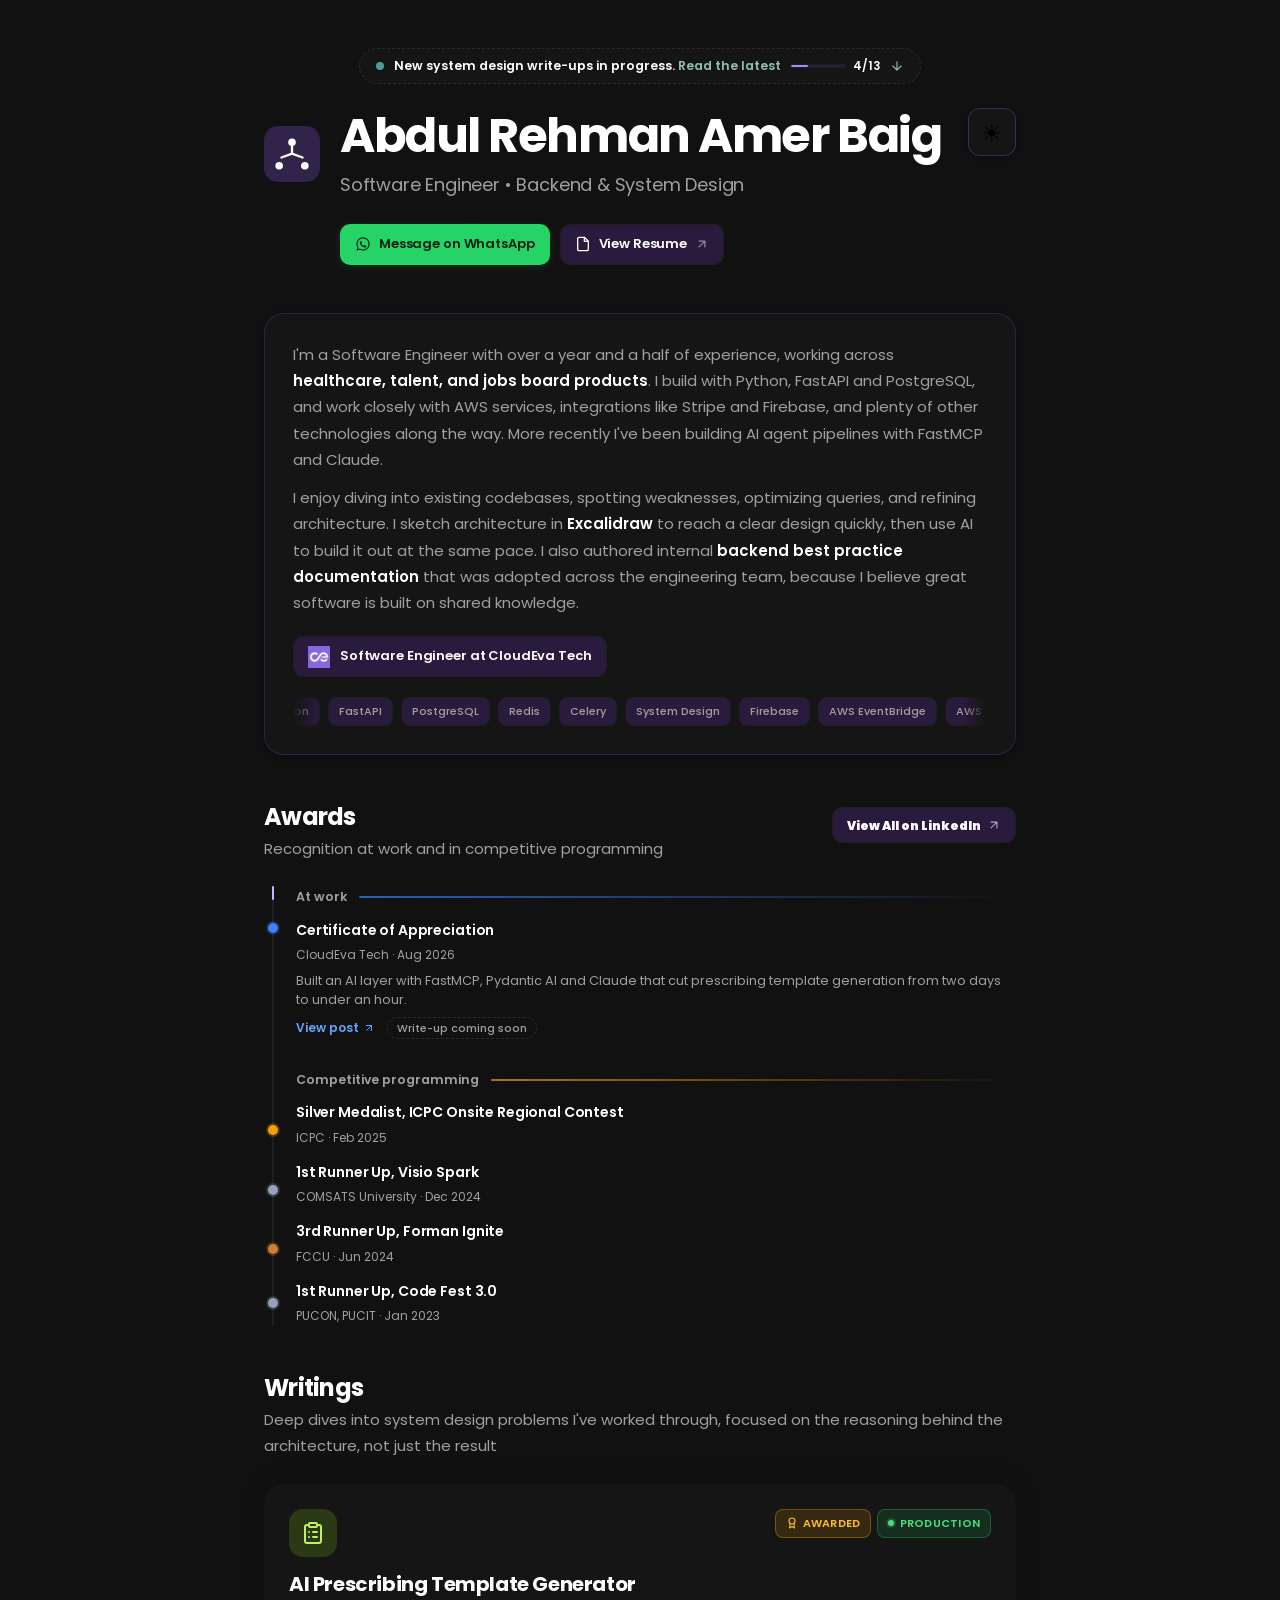
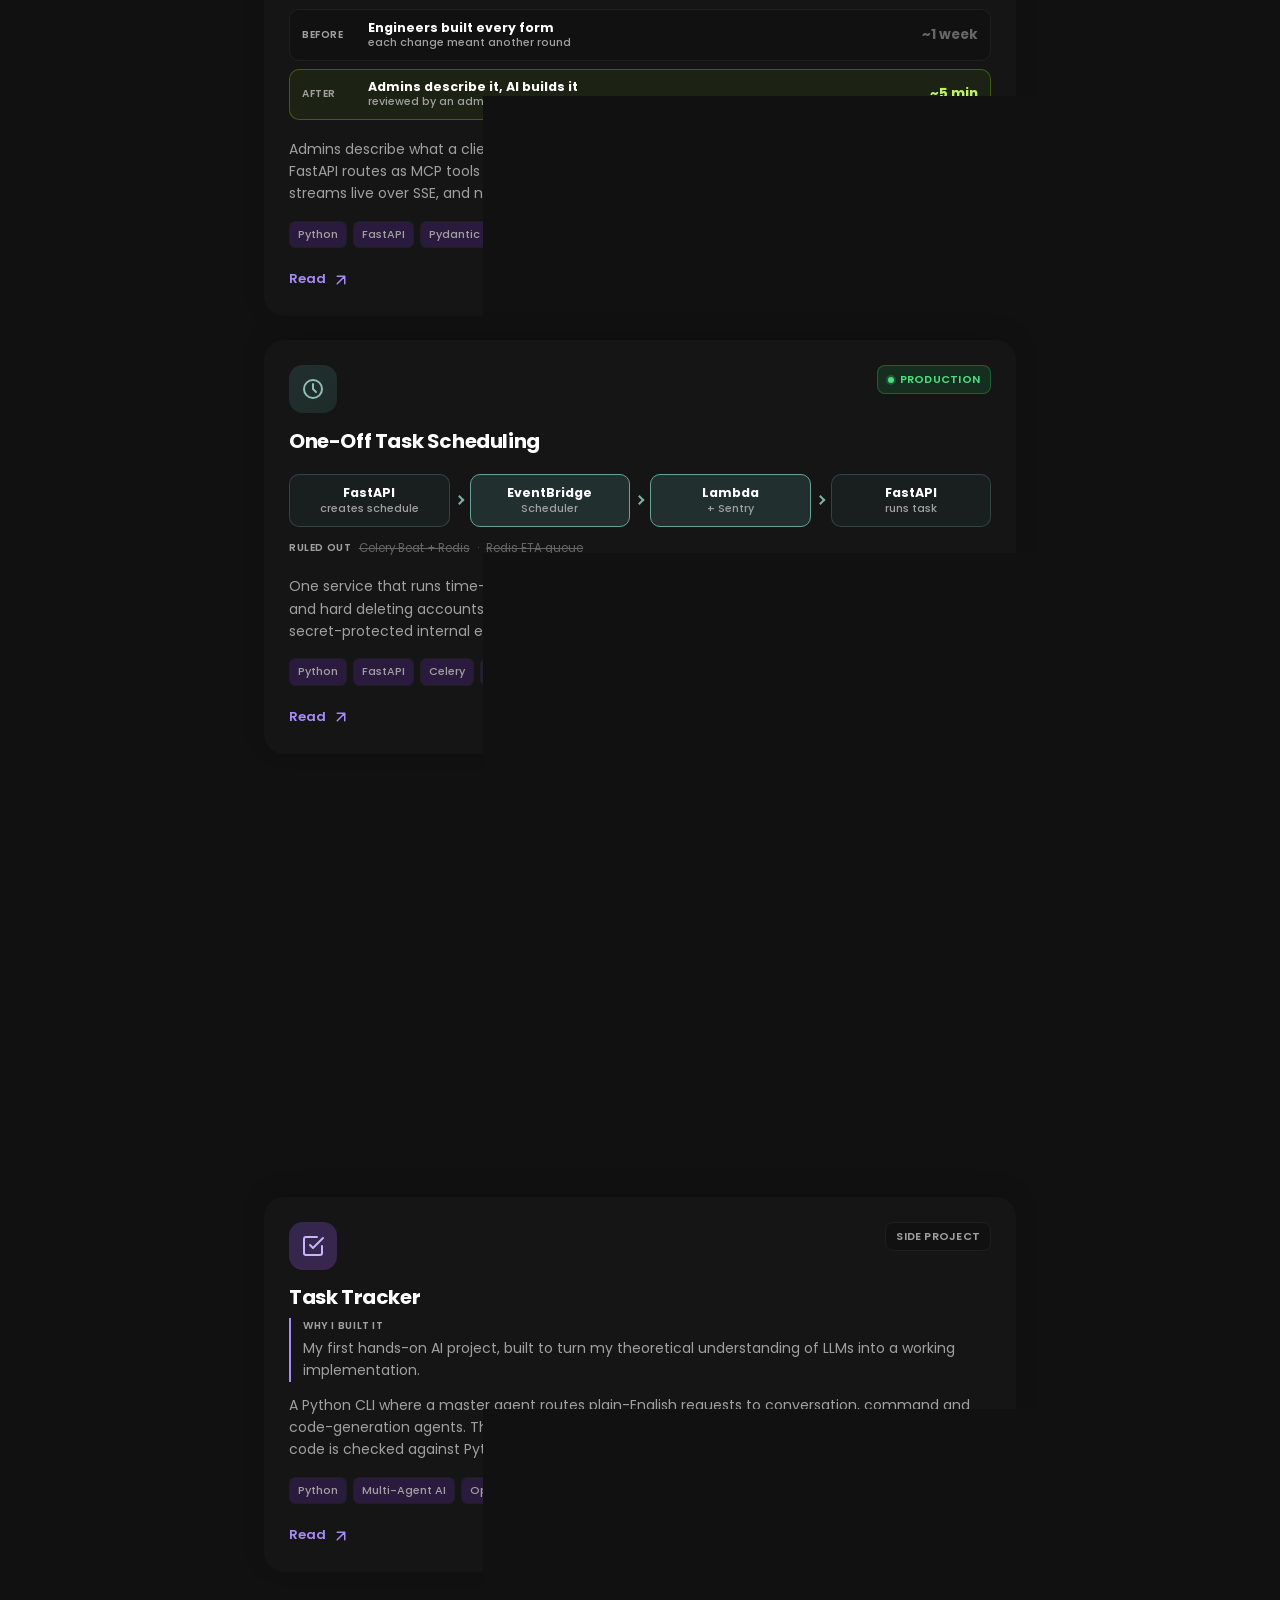
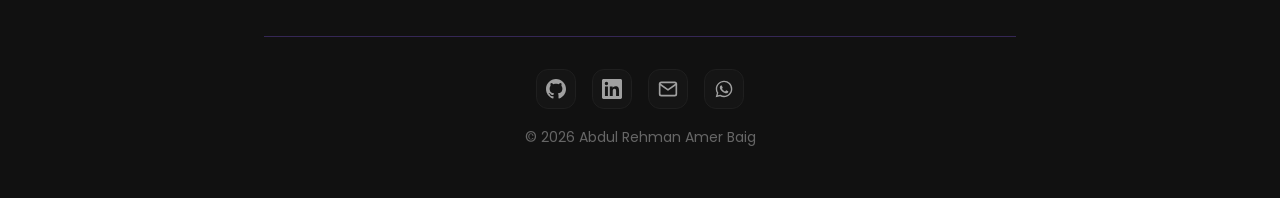
==== index.html @ cb2417ff "drop drawbacks mention from url shortener card Co-Authored-By: Claude Opus 5.5 <noreply@anthropic.co" ====
<!DOCTYPE html>
<html lang="en">
<head>
  <meta charset="UTF-8" />
  <meta name="viewport" content="width=device-width, initial-scale=1, maximum-scale=5, user-scalable=yes" />
  <title>Abdul Rehman Amer Baig</title>
  <link rel="icon" type="image/svg+xml" id="favicon" href="data:image/svg+xml,%3Csvg xmlns='http://www.w3.org/2000/svg' viewBox='0 0 48 48'%3E%3Crect width='48' height='48' rx='12' fill='%23fef9e6'/%3E%3Ccircle cx='24' cy='14' r='3.25' fill='%23d97706'/%3E%3Ccircle cx='13' cy='34' r='3.25' fill='%23d97706'/%3E%3Ccircle cx='35' cy='34' r='3.25' fill='%23d97706'/%3E%3Cpath d='M24 17.25v6.5M24 23.75l-9 3.25M24 23.75l9 3.25' stroke='%23d97706' stroke-width='2' stroke-linecap='round' fill='none'/%3E%3C/svg%3E" />

  <link
    href="https://cdn.jsdelivr.net/npm/bootstrap@5.3.2/dist/css/bootstrap.min.css"
    rel="stylesheet"
  />

  <link rel="preconnect" href="https://fonts.googleapis.com">
  <link rel="preconnect" href="https://fonts.gstatic.com" crossorigin>
  <link href="https://fonts.googleapis.com/css2?family=Poppins:wght@300;400;500;600;700&display=swap" rel="stylesheet">

  <link rel="stylesheet" href="css/main.css" />

  <script src="https://cdn.jsdelivr.net/npm/marked@9.1.6/marked.min.js" defer></script>
  <script src="https://cdn.jsdelivr.net/npm/@highlightjs/cdn-assets@11.9.0/highlight.min.js" defer></script>
</head>

<body>
  <nav class="topnav" id="topNav">
    <div class="topnav-inner">
      <a href="#aboutSection" class="topnav-link active" data-section="aboutSection">About</a>
      <a href="#awardsSection" class="topnav-link" data-section="awardsSection">Awards</a>
      <a href="#useCasesSection" class="topnav-link" data-section="useCasesSection">Writings</a>    </div>
    <span class="theme-toggle-anchor" id="themeToggleDockAnchor" aria-hidden="true"></span>
  </nav>

  <button class="theme-toggle theme-toggle-floating" id="themeToggle" aria-label="Toggle dark mode">
    <span class="theme-icon">🌙</span>
  </button>

  <main class="container py-5">
    <a href="#useCasesSection" class="wip-banner">
      <span class="usecase-more-dot" aria-hidden="true"></span>
      <span><strong>New system design write-ups in progress.</strong> <span class="wip-banner-cta">Read the latest</span></span>
      <svg class="wip-banner-arrow" width="14" height="14" viewBox="0 0 24 24" fill="none" stroke="currentColor" stroke-width="2" stroke-linecap="round" stroke-linejoin="round" aria-hidden="true"><path d="M12 5v14M19 12l-7 7-7-7"/></svg>
    </a>

    <header class="mb-5 pt-4">
      <div class="d-flex justify-content-between align-items-start mb-3">
        <div class="header-left">
          <a href="index.html" class="logo-link" aria-label="Home">
            <svg class="site-logo" viewBox="0 0 48 48" fill="none" xmlns="http://www.w3.org/2000/svg" aria-hidden="true">
              <rect width="48" height="48" rx="12" class="logo-bg"/>
              <circle cx="24" cy="14" r="3.25" class="logo-node"/>
              <circle cx="13" cy="34" r="3.25" class="logo-node"/>
              <circle cx="35" cy="34" r="3.25" class="logo-node"/>
              <path class="logo-line" d="M24 17.25v6.5M24 23.75l-9 3.25M24 23.75l9 3.25" stroke="currentColor" stroke-width="2" stroke-linecap="round" fill="none"/>
            </svg>
          </a>
          <div class="header-text">
            <h1 class="name mb-2">Abdul Rehman Amer Baig</h1>
            <p class="subtitle mb-0">
              Software Engineer • Backend & System Design
            </p>
          </div>
        </div>
        <span class="theme-toggle-anchor" id="themeToggleHomeAnchor" aria-hidden="true"></span>
      </div>
      <div class="header-cta-row">
        <a href="#" target="_blank" rel="noopener noreferrer" class="header-cta header-cta-primary" data-wa="OTIzMzE0NDg4NTc4" data-wa-text="Hi Abdul Rehman, I came across your portfolio and would like to connect.">
          <svg class="header-cta-icon" width="16" height="16" viewBox="0 0 24 24" fill="currentColor" aria-hidden="true">
            <path d="M12.04 2C6.58 2 2.13 6.45 2.13 11.91c0 1.75.46 3.45 1.32 4.95L2.05 22l5.25-1.38a9.87 9.87 0 0 0 4.74 1.21h.01c5.46 0 9.91-4.45 9.91-9.91 0-2.65-1.03-5.14-2.9-7.01A9.82 9.82 0 0 0 12.04 2m0 1.67c2.2 0 4.27.86 5.83 2.42a8.2 8.2 0 0 1 2.41 5.82c0 4.54-3.7 8.24-8.25 8.24a8.2 8.2 0 0 1-4.19-1.15l-.3-.18-3.12.82.83-3.04-.2-.31a8.17 8.17 0 0 1-1.26-4.38c0-4.54 3.7-8.24 8.25-8.24m-3.5 4.1c-.17 0-.44.06-.67.31-.23.25-.88.86-.88 2.1 0 1.24.9 2.43 1.03 2.6.12.16 1.76 2.69 4.27 3.77.6.26 1.06.41 1.42.53.6.19 1.14.16 1.57.1.48-.07 1.48-.6 1.69-1.19.21-.59.21-1.09.14-1.19-.06-.1-.23-.16-.48-.29-.25-.12-1.47-.72-1.7-.8-.23-.09-.4-.13-.56.12-.17.25-.64.8-.79.97-.14.16-.29.19-.54.06-.25-.12-1.05-.38-1.99-1.23-.74-.65-1.23-1.46-1.38-1.71-.14-.25-.01-.38.11-.5.11-.11.25-.29.37-.44.13-.14.17-.25.25-.41.09-.17.04-.31-.02-.44-.06-.12-.55-1.35-.76-1.84-.2-.48-.4-.42-.55-.42z"/>
          </svg>
          <span>Message on WhatsApp</span>
        </a>
        <a href="resume.pdf" target="_blank" class="header-cta header-cta-secondary">
          <svg class="header-cta-icon" width="16" height="16" viewBox="0 0 24 24" fill="none" stroke="currentColor" stroke-width="2" stroke-linecap="round" stroke-linejoin="round" aria-hidden="true">
            <path d="M14 2H6C5.46957 2 4.96086 2.21071 4.58579 2.58579C4.21071 2.96086 4 3.46957 4 4V20C4 20.5304 4.21071 21.0391 4.58579 21.4142C4.96086 21.7893 5.46957 22 6 22H18C18.5304 22 19.0391 21.7893 19.4142 21.4142C19.7893 21.0391 20 20.5304 20 20V8L14 2Z"/>
            <path d="M14 2V8H20"/>
          </svg>
          <span>View Resume</span>
          <svg class="header-cta-arrow" width="14" height="14" viewBox="0 0 24 24" fill="none" stroke="currentColor" stroke-width="2" stroke-linecap="round" stroke-linejoin="round" aria-hidden="true">
            <path d="M7 17L17 7M17 7H7M17 7v10"/>
          </svg>
        </a>
      </div>
    </header>

    <section class="mb-5" id="aboutSection">
      <div class="about-card">
        <p class="about-text">I'm a Software Engineer with over a year and a half of experience, working across <strong>healthcare, talent, and jobs board products</strong>. I build with Python, FastAPI and PostgreSQL, and work closely with AWS services, integrations like Stripe and Firebase, and plenty of other technologies along the way. More recently I've been building AI agent pipelines with FastMCP and Claude.</p>
        <p class="about-text">I enjoy diving into existing codebases, spotting weaknesses, optimizing queries, and refining architecture. I sketch architecture in <strong>Excalidraw</strong> to reach a clear design quickly, then use AI to build it out at the same pace. I also authored internal <strong>backend best practice documentation</strong> that was adopted across the engineering team, because I believe great software is built on shared knowledge.</p>
        <div class="about-highlights-row">
          <div class="about-highlight">
            <img src="cloudeva_logo.jpeg" alt="CloudEva Tech" class="about-highlight-logo" />
            <span class="about-highlight-text">Software Engineer at CloudEva Tech</span>
          </div>
        </div>
        <div class="skills-marquee" id="skillsMarquee">
          <div class="skills-track" id="skillsTrack">
            <span class="about-tag">Python</span>
            <span class="about-tag">FastAPI</span>
            <span class="about-tag">PostgreSQL</span>
            <span class="about-tag">Redis</span>
            <span class="about-tag">Celery</span>
            <span class="about-tag">System Design</span>
            <span class="about-tag">Firebase</span>
            <span class="about-tag">AWS EventBridge</span>
            <span class="about-tag">AWS Lambda</span>
            <span class="about-tag">AWS Bedrock</span>
            <span class="about-tag">AWS S3</span>
            <span class="about-tag">AWS KMS</span>
            <span class="about-tag">Stripe</span>
            <span class="about-tag">Mollie</span>
            <span class="about-tag">HubSpot</span>
            <span class="about-tag">Twilio</span>
            <span class="about-tag">FastMCP</span>
            <span class="about-tag">Pydantic AI</span>
            <span class="about-tag">Claude</span>
            <span class="about-tag">Anthropic</span>
            <span class="about-tag" aria-hidden="true">Python</span>
            <span class="about-tag" aria-hidden="true">FastAPI</span>
            <span class="about-tag" aria-hidden="true">PostgreSQL</span>
            <span class="about-tag" aria-hidden="true">Redis</span>
            <span class="about-tag" aria-hidden="true">Celery</span>
            <span class="about-tag" aria-hidden="true">System Design</span>
            <span class="about-tag" aria-hidden="true">Firebase</span>
            <span class="about-tag" aria-hidden="true">AWS EventBridge</span>
            <span class="about-tag" aria-hidden="true">AWS Lambda</span>
            <span class="about-tag" aria-hidden="true">AWS Bedrock</span>
            <span class="about-tag" aria-hidden="true">AWS S3</span>
            <span class="about-tag" aria-hidden="true">AWS KMS</span>
            <span class="about-tag" aria-hidden="true">Stripe</span>
            <span class="about-tag" aria-hidden="true">Mollie</span>
            <span class="about-tag" aria-hidden="true">HubSpot</span>
            <span class="about-tag" aria-hidden="true">Twilio</span>
            <span class="about-tag" aria-hidden="true">FastMCP</span>
            <span class="about-tag" aria-hidden="true">Pydantic AI</span>
            <span class="about-tag" aria-hidden="true">Claude</span>
            <span class="about-tag" aria-hidden="true">Anthropic</span>
          </div>
        </div>
      </div>
    </section>

    <section class="mb-5" id="awardsSection">
      <div class="section-header">
        <div class="section-header-row">
          <div>
            <h2 class="section-title">Awards</h2>
            <p class="section-subtitle">Recognition at work and in competitive programming</p>
          </div>
          <a href="https://www.linkedin.com/in/abdulrehmanamerbaig/details/honors/?profileId=ACoAAEAnSxMBGkbJUC4qloYzhAqIXy-Q_rcTJlQ" target="_blank" rel="noopener noreferrer" class="section-action-btn">
            <strong>View All on LinkedIn</strong>
            <svg width="14" height="14" viewBox="0 0 24 24" fill="none" stroke="currentColor" stroke-width="2" stroke-linecap="round" stroke-linejoin="round"><path d="M7 17L17 7M17 7H7M17 7v10"/></svg>
          </a>
        </div>
      </div>
      <div class="awards-timeline">
        <div class="timeline-line"></div>
        <div class="timeline-progress" id="timelineProgress"></div>

        <p class="timeline-group-label timeline-group-work">At work</p>

        <div class="timeline-item timeline-item-detailed">
          <div class="timeline-dot timeline-dot-work"></div>
          <div class="timeline-text">
            <span class="timeline-title">Certificate of Appreciation</span>
            <span class="timeline-meta">CloudEva Tech · Aug 2026</span>
            <span class="timeline-desc-line">Built an AI layer with FastMCP, Pydantic AI and Claude that cut prescribing template generation from two days to under an hour.</span>
            <div class="timeline-actions">
              <a href="https://www.linkedin.com/feed/update/urn:li:activity:7484871698677420032/" target="_blank" rel="noopener noreferrer" class="timeline-link">
                View post
                <svg width="12" height="12" viewBox="0 0 24 24" fill="none" stroke="currentColor" stroke-width="2" stroke-linecap="round" stroke-linejoin="round" aria-hidden="true"><path d="M7 17L17 7M17 7H7M17 7v10"/></svg>
              </a>
              <span class="timeline-soon">Write-up coming soon</span>
            </div>
          </div>
        </div>

        <p class="timeline-group-label timeline-group-cp">Competitive programming</p>

        <div class="timeline-item">
          <div class="timeline-dot timeline-dot-gold"></div>
          <div class="timeline-text">
            <span class="timeline-title">Silver Medalist, ICPC Onsite Regional Contest</span>
            <span class="timeline-meta">ICPC · Feb 2025</span>
          </div>
        </div>

        <div class="timeline-item">
          <div class="timeline-dot timeline-dot-silver"></div>
          <div class="timeline-text">
            <span class="timeline-title">1st Runner Up, Visio Spark</span>
            <span class="timeline-meta">COMSATS University · Dec 2024</span>
          </div>
        </div>

        <div class="timeline-item">
          <div class="timeline-dot timeline-dot-bronze"></div>
          <div class="timeline-text">
            <span class="timeline-title">3rd Runner Up, Forman Ignite</span>
            <span class="timeline-meta">FCCU · Jun 2024</span>
          </div>
        </div>

        <div class="timeline-item">
          <div class="timeline-dot timeline-dot-silver"></div>
          <div class="timeline-text">
            <span class="timeline-title">1st Runner Up, Code Fest 3.0</span>
            <span class="timeline-meta">PUCON, PUCIT · Jan 2023</span>
          </div>
        </div>
      </div>
    </section>

    <section class="mb-5" id="useCasesSection">
      <div class="section-header">
        <h2 class="section-title">Writings</h2>
        <p class="section-subtitle">Deep dives into system design problems I've worked through, focused on the reasoning behind the architecture, not just the result</p>
      </div>

      <div class="writings-wrap" id="writings">
        <div class="writings-stage">
          <div class="writings" id="writingsTrack">
            <a href="https://github.com/abdul-rehman-amer-baig/ai-prescribing-templates" target="_blank" rel="noopener noreferrer" class="showcase-card" data-usecase="ai-prescribing-templates">
              <div class="showcase-card-inner">
                <div class="showcase-card-top">
                  <div class="showcase-icon-wrapper showcase-icon-lime">
                    <svg width="24" height="24" viewBox="0 0 24 24" fill="none" stroke="currentColor" stroke-width="2" stroke-linecap="round" stroke-linejoin="round">
                      <rect x="8" y="2" width="8" height="4" rx="1"/>
                      <path d="M16 4h2a2 2 0 0 1 2 2v14a2 2 0 0 1-2 2H6a2 2 0 0 1-2-2V6a2 2 0 0 1 2-2h2"/>
                      <path d="M12 11h4M12 16h4M8 11h.01M8 16h.01"/>
                    </svg>
                  </div>
                  <div class="showcase-badges">
                    <span class="showcase-badge showcase-badge-award" title="Recognised with a Certificate of Achievement">
                      <svg width="12" height="12" viewBox="0 0 24 24" fill="none" stroke="currentColor" stroke-width="2.25" stroke-linecap="round" stroke-linejoin="round" aria-hidden="true"><circle cx="12" cy="8" r="6"/><path d="M15.48 12.89L17 22l-5-3-5 3 1.52-9.11"/></svg>
                      Awarded
                    </span>
                    <span class="showcase-badge showcase-badge-prod">Production</span>
                  </div>
                </div>
                <div class="showcase-card-body">
                  <h3 class="showcase-title">AI Prescribing Template Generator</h3>
                  <div class="usecase-compare usecase-compare-lime">
                    <div class="usecase-compare-row">
                      <span class="usecase-compare-label">Before</span>
                      <span class="usecase-compare-steps">Engineers built every form<span class="usecase-compare-note">each change meant another round</span></span>
                      <span class="usecase-compare-time">~1 week</span>
                    </div>
                    <div class="usecase-compare-row usecase-compare-row-after">
                      <span class="usecase-compare-label">After</span>
                      <span class="usecase-compare-steps">Admins describe it, AI builds it<span class="usecase-compare-note">reviewed by an admin before going live</span></span>
                      <span class="usecase-compare-time">~5 min</span>
                    </div>
                  </div>
                  <p class="showcase-desc">Admins describe what a client needs and an agent builds the prescribing template, reusing our FastAPI routes as MCP tools and fixing its own output until it passes our DSL validation. Progress streams live over SSE, and nothing goes live until an admin publishes it.</p>
                </div>
                <div class="showcase-tech-stack">
                  <span class="tech-pill">Python</span>
                  <span class="tech-pill">FastAPI</span>
                  <span class="tech-pill">Pydantic AI</span>
                  <span class="tech-pill">FastMCP</span>
                  <span class="tech-pill">Claude</span>
                  <span class="tech-pill">SSE</span>
                  <span class="tech-pill">PostgreSQL</span>
                  <span class="tech-pill">Logfire</span>
                </div>
                <div class="showcase-card-footer">
                  <span class="showcase-link-text">Read</span>
                  <svg class="showcase-arrow" width="18" height="18" viewBox="0 0 24 24" fill="none" stroke="currentColor" stroke-width="2" stroke-linecap="round" stroke-linejoin="round">
                    <path d="M7 17L17 7M17 7H7M17 7v10"/>
                  </svg>
                </div>
              </div>
              <div class="showcase-glow showcase-glow-lime"></div>
            </a>

            <a href="https://github.com/abdul-rehman-amer-baig/usecase-system-design-task-scheduling" target="_blank" rel="noopener noreferrer" class="showcase-card" data-usecase="task-scheduling">
              <div class="showcase-card-inner">
                <div class="showcase-card-top">
                  <div class="showcase-icon-wrapper showcase-icon-teal">
                    <svg width="24" height="24" viewBox="0 0 24 24" fill="none" stroke="currentColor" stroke-width="2" stroke-linecap="round" stroke-linejoin="round">
                      <circle cx="12" cy="12" r="9"/>
                      <path d="M12 7v5l3 3"/>
                    </svg>
                  </div>
                  <div class="showcase-badges">
                    <span class="showcase-badge showcase-badge-prod">Production</span>
                  </div>
                </div>
                <div class="showcase-card-body">
                  <h3 class="showcase-title">One-Off Task Scheduling</h3>
                  <div class="usecase-flow-wrap">
                    <ol class="usecase-flow" aria-label="Request flow of the final design">
                      <li class="usecase-flow-node">
                        <span class="usecase-flow-name">FastAPI</span>
                        <span class="usecase-flow-role">creates schedule</span>
                      </li>
                      <li class="usecase-flow-node usecase-flow-node-key">
                        <span class="usecase-flow-name">EventBridge</span>
                        <span class="usecase-flow-role">Scheduler</span>
                      </li>
                      <li class="usecase-flow-node usecase-flow-node-key">
                        <span class="usecase-flow-name">Lambda</span>
                        <span class="usecase-flow-role">+ Sentry</span>
                      </li>
                      <li class="usecase-flow-node">
                        <span class="usecase-flow-name">FastAPI</span>
                        <span class="usecase-flow-role">runs task</span>
                      </li>
                    </ol>
                    <p class="usecase-ruled-out">
                      <span class="usecase-ruled-out-label">Ruled out</span>
                      <del>Celery Beat + Redis</del>
                      <span aria-hidden="true">·</span>
                      <del>Redis ETA queue</del>
                    </p>
                  </div>
                  <p class="showcase-desc">One service that runs time-based tasks at an exact moment: publishing scheduled news and jobs, and hard deleting accounts. Built on EventBridge Scheduler and Lambda, with least-privilege IAM, a secret-protected internal endpoint and Sentry alerting.</p>
                </div>
                <div class="showcase-tech-stack">
                  <span class="tech-pill">Python</span>
                  <span class="tech-pill">FastAPI</span>
                  <span class="tech-pill">Celery</span>
                  <span class="tech-pill">Redis</span>
                  <span class="tech-pill">AWS EventBridge</span>
                  <span class="tech-pill">AWS Lambda</span>
                  <span class="tech-pill">Sentry</span>
                  <span class="tech-pill">Task Scheduling</span>
                </div>
                <div class="showcase-card-footer">
                  <span class="showcase-link-text">Read</span>
                  <svg class="showcase-arrow" width="18" height="18" viewBox="0 0 24 24" fill="none" stroke="currentColor" stroke-width="2" stroke-linecap="round" stroke-linejoin="round">
                    <path d="M7 17L17 7M17 7H7M17 7v10"/>
                  </svg>
                </div>
              </div>
              <div class="showcase-glow showcase-glow-teal"></div>
            </a>

            <a href="https://github.com/abdul-rehman-amer-baig/system-design-url-shortener" target="_blank" rel="noopener noreferrer" class="showcase-card" data-usecase="url-shortener">
              <div class="showcase-card-inner">
                <div class="showcase-card-top">
                  <div class="showcase-icon-wrapper showcase-icon-amber">
                    <svg width="24" height="24" viewBox="0 0 24 24" fill="none" stroke="currentColor" stroke-width="2" stroke-linecap="round" stroke-linejoin="round">
                      <path d="M10 13a5 5 0 0 0 7.54.54l3-3a5 5 0 0 0-7.07-7.07l-1.72 1.71"/>
                      <path d="M14 11a5 5 0 0 0-7.54-.54l-3 3a5 5 0 0 0 7.07 7.07l1.71-1.71"/>
                    </svg>
                  </div>
                  <div class="showcase-badges">
                    <span class="showcase-badge">Side Project</span>
                  </div>
                </div>
                <div class="showcase-card-body">
                  <h3 class="showcase-title">URL Shortener</h3>
                  <div class="showcase-image-wrapper" data-image-url="https://raw.githubusercontent.com/abdul-rehman-amer-baig/system-design-url-shortener/main/url-shortener-architecture.png" data-image-title="URL Shortener Architecture">
                    <img src="https://raw.githubusercontent.com/abdul-rehman-amer-baig/system-design-url-shortener/main/url-shortener-architecture.png" alt="URL Shortener Architecture" class="showcase-image" loading="lazy" />
                    <div class="showcase-image-overlay">
                      <svg width="20" height="20" viewBox="0 0 24 24" fill="none" stroke="currentColor" stroke-width="2" stroke-linecap="round" stroke-linejoin="round"><circle cx="11" cy="11" r="8"/><path d="M21 21l-4.35-4.35"/><path d="M11 8v6M8 11h6"/></svg>
                      <span>Click to expand</span>
                    </div>
                  </div>
                  <p class="showcase-callout"><span class="showcase-callout-label">Why I built it</span>Built to see how read replicas really behave in practice, with nginx simulating an API gateway in front of them.</p>
                  <p class="showcase-desc">Separate read and write services, three read replicas load-balanced by nginx, and Redis caching with LFU eviction for a read-heavy workload.</p>
                </div>
                <div class="showcase-tech-stack">
                  <span class="tech-pill">Python</span>
                  <span class="tech-pill">FastAPI</span>
                  <span class="tech-pill">PostgreSQL</span>
                  <span class="tech-pill">Redis</span>
                  <span class="tech-pill">nginx</span>
                  <span class="tech-pill">Docker Compose</span>
                  <span class="tech-pill">Scaling Reads</span>
                </div>
                <div class="showcase-card-footer">
                  <span class="showcase-link-text">Read</span>
                  <svg class="showcase-arrow" width="18" height="18" viewBox="0 0 24 24" fill="none" stroke="currentColor" stroke-width="2" stroke-linecap="round" stroke-linejoin="round">
                    <path d="M7 17L17 7M17 7H7M17 7v10"/>
                  </svg>
                </div>
              </div>
              <div class="showcase-glow showcase-glow-amber"></div>
            </a>

            <a href="https://github.com/abdul-rehman-amer-baig/task-tracker" target="_blank" rel="noopener noreferrer" class="showcase-card" data-usecase="task-tracker">
              <div class="showcase-card-inner">
                <div class="showcase-card-top">
                  <div class="showcase-icon-wrapper showcase-icon-blue">
                    <svg width="24" height="24" viewBox="0 0 24 24" fill="none" stroke="currentColor" stroke-width="2" stroke-linecap="round" stroke-linejoin="round">
                      <path d="M9 11l3 3L22 4"/>
                      <path d="M21 12v7a2 2 0 0 1-2 2H5a2 2 0 0 1-2-2V5a2 2 0 0 1 2-2h11"/>
                    </svg>
                  </div>
                  <div class="showcase-badges">
                    <span class="showcase-badge">Side Project</span>
                  </div>
                </div>
                <div class="showcase-card-body">
                  <h3 class="showcase-title">Task Tracker</h3>
                  <p class="showcase-callout"><span class="showcase-callout-label">Why I built it</span>My first hands-on AI project, built to turn my theoretical understanding of LLMs into a working implementation.</p>
                  <p class="showcase-desc">A Python CLI where a master agent routes plain-English requests to conversation, command and code-generation agents. The command agent can only call predefined functions, and generated code is checked against Python's AST before it runs.</p>
                </div>
                <div class="showcase-tech-stack">
                  <span class="tech-pill">Python</span>
                  <span class="tech-pill">Multi-Agent AI</span>
                  <span class="tech-pill">OpenRouter</span>
                  <span class="tech-pill">pytest</span>
                </div>
                <div class="showcase-card-footer">
                  <span class="showcase-link-text">Read</span>
                  <svg class="showcase-arrow" width="18" height="18" viewBox="0 0 24 24" fill="none" stroke="currentColor" stroke-width="2" stroke-linecap="round" stroke-linejoin="round">
                    <path d="M7 17L17 7M17 7H7M17 7v10"/>
                  </svg>
                </div>
              </div>
              <div class="showcase-glow showcase-glow-blue"></div>
            </a>
          </div>
          <p class="writings-hint" id="writingsHint" aria-hidden="true">
            <span class="writings-hint-text"></span>
            <svg class="writings-hint-arrow" width="14" height="14" viewBox="0 0 24 24" fill="none" stroke="currentColor" stroke-width="2.5" stroke-linecap="round" stroke-linejoin="round"><path d="M12 5v14M19 12l-7 7-7-7"/></svg>
          </p>
        </div>
      </div>

      <div id="writeUpBacklog"></div>
    </section>

    <footer>
      <div class="footer-links">
        <a href="https://github.com/abdul-rehman-amer-baig" target="_blank" rel="noopener noreferrer" class="footer-social footer-social-github" aria-label="GitHub">
          <svg width="20" height="20" viewBox="0 0 24 24" fill="currentColor"><path d="M12 0c-6.626 0-12 5.373-12 12 0 5.302 3.438 9.8 8.207 11.387.599.111.793-.261.793-.577v-2.234c-3.338.726-4.033-1.416-4.033-1.416-.546-1.387-1.333-1.756-1.333-1.756-1.089-.745.083-.729.083-.729 1.205.084 1.839 1.237 1.839 1.237 1.07 1.834 2.807 1.304 3.492.997.107-.775.418-1.305.762-1.604-2.665-.305-5.467-1.334-5.467-5.931 0-1.311.469-2.381 1.236-3.221-.124-.303-.535-1.524.117-3.176 0 0 1.008-.322 3.301 1.23.957-.266 1.983-.399 3.003-.404 1.02.005 2.047.138 3.006.404 2.291-1.552 3.297-1.23 3.297-1.23.653 1.653.242 2.874.118 3.176.77.84 1.235 1.911 1.235 3.221 0 4.609-2.807 5.624-5.479 5.921.43.372.823 1.102.823 2.222v3.293c0 .319.192.694.801.576 4.765-1.589 8.199-6.086 8.199-11.386 0-6.627-5.373-12-12-12z"/></svg>
        </a>
        <a href="https://www.linkedin.com/in/abdulrehmanamerbaig/" target="_blank" rel="noopener noreferrer" class="footer-social footer-social-linkedin" aria-label="LinkedIn">
          <svg width="20" height="20" viewBox="0 0 24 24" fill="currentColor"><path d="M20.447 20.452h-3.554v-5.569c0-1.328-.027-3.037-1.852-3.037-1.853 0-2.136 1.445-2.136 2.939v5.667H9.351V9h3.414v1.561h.046c.477-.9 1.637-1.85 3.37-1.85 3.601 0 4.267 2.37 4.267 5.455v6.286zM5.337 7.433a2.062 2.062 0 0 1-2.063-2.065 2.064 2.064 0 1 1 2.063 2.065zm1.782 13.019H3.555V9h3.564v11.452zM22.225 0H1.771C.792 0 0 .774 0 1.729v20.542C0 23.227.792 24 1.771 24h20.451C23.2 24 24 23.227 24 22.271V1.729C24 .774 23.2 0 22.222 0h.003z"/></svg>
        </a>
        <div class="contact-wrap">
          <a href="#" class="footer-social footer-social-email" aria-label="Email" aria-describedby="footerEmailTip" data-mail="YWJkdWxyZWhtYW5hbWVyYXJhQGdtYWlsLmNvbQ==" data-mail-subject="Hello from your portfolio" data-mail-body="Hi Abdul Rehman,">
            <svg width="20" height="20" viewBox="0 0 24 24" fill="none" stroke="currentColor" stroke-width="2" stroke-linecap="round" stroke-linejoin="round"><path d="M4 4h16c1.1 0 2 .9 2 2v12c0 1.1-.9 2-2 2H4c-1.1 0-2-.9-2-2V6c0-1.1.9-2 2-2z"/><path d="M22 6l-10 7L2 6"/></svg>
          </a>
          <div class="contact-tip" id="footerEmailTip" role="tooltip">
            <span class="contact-value"></span>
            <button type="button" class="contact-copy" aria-label="Copy email address" data-copied-label="Email address copied">
              <svg class="contact-copy-icon" width="14" height="14" viewBox="0 0 24 24" fill="none" stroke="currentColor" stroke-width="2" stroke-linecap="round" stroke-linejoin="round" aria-hidden="true">
                <rect x="9" y="9" width="13" height="13" rx="2"/>
                <path d="M5 15H4a2 2 0 0 1-2-2V4a2 2 0 0 1 2-2h9a2 2 0 0 1 2 2v1"/>
              </svg>
              <svg class="contact-tick-icon" width="14" height="14" viewBox="0 0 24 24" fill="none" stroke="currentColor" stroke-width="2.5" stroke-linecap="round" stroke-linejoin="round" aria-hidden="true">
                <path d="M20 6L9 17l-5-5"/>
              </svg>
            </button>
          </div>
        </div>
        <div class="contact-wrap">
          <a href="#" target="_blank" rel="noopener noreferrer" class="footer-social footer-social-whatsapp" aria-label="WhatsApp" aria-describedby="footerWhatsappTip" data-wa="OTIzMzE0NDg4NTc4" data-wa-display="+92 331 4488578" data-wa-text="Hi Abdul Rehman, I came across your portfolio and would like to connect.">
            <svg width="20" height="20" viewBox="0 0 24 24" fill="currentColor"><path d="M12.04 2C6.58 2 2.13 6.45 2.13 11.91c0 1.75.46 3.45 1.32 4.95L2.05 22l5.25-1.38a9.87 9.87 0 0 0 4.74 1.21h.01c5.46 0 9.91-4.45 9.91-9.91 0-2.65-1.03-5.14-2.9-7.01A9.82 9.82 0 0 0 12.04 2m0 1.67c2.2 0 4.27.86 5.83 2.42a8.2 8.2 0 0 1 2.41 5.82c0 4.54-3.7 8.24-8.25 8.24a8.2 8.2 0 0 1-4.19-1.15l-.3-.18-3.12.82.83-3.04-.2-.31a8.17 8.17 0 0 1-1.26-4.38c0-4.54 3.7-8.24 8.25-8.24m-3.5 4.1c-.17 0-.44.06-.67.31-.23.25-.88.86-.88 2.1 0 1.24.9 2.43 1.03 2.6.12.16 1.76 2.69 4.27 3.77.6.26 1.06.41 1.42.53.6.19 1.14.16 1.57.1.48-.07 1.48-.6 1.69-1.19.21-.59.21-1.09.14-1.19-.06-.1-.23-.16-.48-.29-.25-.12-1.47-.72-1.7-.8-.23-.09-.4-.13-.56.12-.17.25-.64.8-.79.97-.14.16-.29.19-.54.06-.25-.12-1.05-.38-1.99-1.23-.74-.65-1.23-1.46-1.38-1.71-.14-.25-.01-.38.11-.5.11-.11.25-.29.37-.44.13-.14.17-.25.25-.41.09-.17.04-.31-.02-.44-.06-.12-.55-1.35-.76-1.84-.2-.48-.4-.42-.55-.42z"/></svg>
          </a>
          <div class="contact-tip" id="footerWhatsappTip" role="tooltip">
            <span class="contact-value"></span>
            <button type="button" class="contact-copy" aria-label="Copy WhatsApp number" data-copied-label="WhatsApp number copied">
              <svg class="contact-copy-icon" width="14" height="14" viewBox="0 0 24 24" fill="none" stroke="currentColor" stroke-width="2" stroke-linecap="round" stroke-linejoin="round" aria-hidden="true">
                <rect x="9" y="9" width="13" height="13" rx="2"/>
                <path d="M5 15H4a2 2 0 0 1-2-2V4a2 2 0 0 1 2-2h9a2 2 0 0 1 2 2v1"/>
              </svg>
              <svg class="contact-tick-icon" width="14" height="14" viewBox="0 0 24 24" fill="none" stroke="currentColor" stroke-width="2.5" stroke-linecap="round" stroke-linejoin="round" aria-hidden="true">
                <path d="M20 6L9 17l-5-5"/>
              </svg>
            </button>
          </div>
        </div>
      </div>
      <p class="mb-0">&copy; 2026 Abdul Rehman Amer Baig</p>
    </footer>
  </main>

  <div class="image-modal" id="imageModal">
    <div class="image-modal-overlay"></div>
    <div class="image-modal-content">
      <button class="image-modal-close" id="closeImageModal">&times;</button>
      <div class="modal-zoom-controls">
        <button class="modal-zoom-btn" id="zoomOut" aria-label="Zoom out">
          <svg width="18" height="18" viewBox="0 0 24 24" fill="none" stroke="currentColor" stroke-width="2" stroke-linecap="round" stroke-linejoin="round"><circle cx="11" cy="11" r="8"/><path d="M21 21l-4.35-4.35"/><path d="M8 11h6"/></svg>
        </button>
        <span class="modal-zoom-level" id="zoomLevel">100%</span>
        <button class="modal-zoom-btn" id="zoomIn" aria-label="Zoom in">
          <svg width="18" height="18" viewBox="0 0 24 24" fill="none" stroke="currentColor" stroke-width="2" stroke-linecap="round" stroke-linejoin="round"><circle cx="11" cy="11" r="8"/><path d="M21 21l-4.35-4.35"/><path d="M11 8v6M8 11h6"/></svg>
        </button>
        <button class="modal-zoom-btn" id="zoomReset" aria-label="Reset zoom">
          <svg width="18" height="18" viewBox="0 0 24 24" fill="none" stroke="currentColor" stroke-width="2" stroke-linecap="round" stroke-linejoin="round"><path d="M3 12a9 9 0 1 0 9-9 9.75 9.75 0 0 0-6.74 2.74L3 8"/><path d="M3 3v5h5"/></svg>
        </button>
      </div>
      <div class="modal-image-wrap" id="modalImageWrap">
        <img id="modalImage" src="" alt="" class="modal-image-full" />
      </div>
      <p class="modal-image-title" id="modalImageTitle"></p>
    </div>
  </div>

  <div class="readme-modal" id="readmeModal">
    <div class="readme-modal-overlay"></div>
    <div class="readme-modal-content">
      <div class="readme-modal-header">
        <h3 class="readme-modal-title" id="readmeModalTitle">Writing</h3>
        <div class="readme-modal-actions">
          <button type="button" class="readme-modal-repo-link readme-modal-copy-link" id="readmeModalCopyLink" aria-label="Copy link to this writing">
            <svg width="14" height="14" viewBox="0 0 24 24" fill="none" stroke="currentColor" stroke-width="2" stroke-linecap="round" stroke-linejoin="round" aria-hidden="true"><path d="M10 13a5 5 0 0 0 7.54.54l3-3a5 5 0 0 0-7.07-7.07l-1.72 1.71"/><path d="M14 11a5 5 0 0 0-7.54-.54l-3 3a5 5 0 0 0 7.07 7.07l1.71-1.71"/></svg>
            <span id="readmeModalCopyLabel">Copy link</span>
          </button>
          <a href="#" target="_blank" rel="noopener noreferrer" class="readme-modal-repo-link" id="readmeModalRepoLink">
            <svg width="14" height="14" viewBox="0 0 24 24" fill="currentColor"><path d="M12 0c-6.626 0-12 5.373-12 12 0 5.302 3.438 9.8 8.207 11.387.599.111.793-.261.793-.577v-2.234c-3.338.726-4.033-1.416-4.033-1.416-.546-1.387-1.333-1.756-1.333-1.756-1.089-.745.083-.729.083-.729 1.205.084 1.839 1.237 1.839 1.237 1.07 1.834 2.807 1.304 3.492.997.107-.775.418-1.305.762-1.604-2.665-.305-5.467-1.334-5.467-5.931 0-1.311.469-2.381 1.236-3.221-.124-.303-.535-1.524.117-3.176 0 0 1.008-.322 3.301 1.23.957-.266 1.983-.399 3.003-.404 1.02.005 2.047.138 3.006.404 2.291-1.552 3.297-1.23 3.297-1.23.653 1.653.242 2.874.118 3.176.77.84 1.235 1.911 1.235 3.221 0 4.609-2.807 5.624-5.479 5.921.43.372.823 1.102.823 2.222v3.293c0 .319.192.694.801.576 4.765-1.589 8.199-6.086 8.199-11.386 0-6.627-5.373-12-12-12z"/></svg>
            <span>View on GitHub</span>
          </a>
          <button class="readme-modal-close" id="closeReadmeModal" aria-label="Close">&times;</button>
        </div>
      </div>
      <div class="readme-modal-body" id="readmeModalBody">
        <div class="readme-loading">Loading…</div>
      </div>
    </div>
  </div>

  <script src="js/main.js" defer></script>
</body>
</html>
---- css/main.css ----
@keyframes navAppear {
  0%   { transform: translateY(-10px); opacity: 0; }
  40%  { transform: translateY(0);     opacity: 1; }
  52%  { transform: translateX(-7px) rotate(-2deg); }
  64%  { transform: translateX(7px)  rotate(2deg); }
  73%  { transform: translateX(-5px) rotate(-1.5deg); }
  82%  { transform: translateX(5px)  rotate(1.5deg); }
  89%  { transform: translateX(-2px) rotate(-0.5deg); }
  94%  { transform: translateX(2px)  rotate(0.5deg); }
  100% { transform: translateX(0)    rotate(0deg); opacity: 1; }
}

.topnav {
  position: fixed;
  top: 0;
  left: 0;
  right: 0;
  z-index: 1000;
  display: flex;
  align-items: center;
  justify-content: center;
  gap: 0.75rem;
  padding: 0.75rem 1.5rem;
  opacity: 0;
  pointer-events: none;
}

.topnav.visible {
  pointer-events: auto;
  animation: navAppear 0.6s cubic-bezier(0.22, 1, 0.36, 1) forwards;
}

.topnav.visible .topnav-link {
  opacity: 0;
  animation: linkRise 0.25s ease forwards;
}
.topnav.visible .topnav-link:nth-child(1) { animation-delay: 0.45s; }
.topnav.visible .topnav-link:nth-child(2) { animation-delay: 0.55s; }
.topnav.visible .topnav-link:nth-child(3) { animation-delay: 0.65s; }
.topnav.visible .topnav-link:nth-child(4) { animation-delay: 0.75s; }

.theme-toggle-anchor {
  width: 48px;
  height: 48px;
  flex-shrink: 0;
  visibility: hidden;
  pointer-events: none;
}

#themeToggle.theme-toggle-floating {
  position: fixed;
  top: 0;
  left: 0;
  z-index: 1100;
  transition: top 0.5s cubic-bezier(0.22, 1, 0.36, 1), left 0.5s cubic-bezier(0.22, 1, 0.36, 1);
}

@keyframes linkRise {
  0%   { opacity: 0; transform: translateY(5px); }
  100% { opacity: 1; transform: translateY(0); }
}

.topnav-inner {
  display: flex;
  align-items: center;
  box-sizing: border-box;
  height: 48px;
  gap: 0.25rem;
  padding: 0 0.375rem;
  border-radius: 16px;
  background: rgba(255, 255, 255, 0.97);
  border: 1.5px solid #fcd34d;
  box-shadow: 0 8px 32px rgba(0, 0, 0, 0.18), 0 2px 8px rgba(0, 0, 0, 0.1), 0 0 0 3px rgba(253, 230, 138, 0.25);
}

[data-theme="dark"] .topnav-inner {
  background: rgba(22, 22, 22, 0.97);
  border-color: rgba(139, 92, 246, 0.45);
  box-shadow: 0 8px 32px rgba(0, 0, 0, 0.6), 0 0 0 3px rgba(139, 92, 246, 0.12);
}

.topnav-link {
  padding: 0.4rem 1rem;
  font-size: 0.8rem;
  font-weight: 500;
  color: var(--text-secondary);
  text-decoration: none;
  border-radius: 12px;
  transition: color 0.2s ease, background 0.2s ease;
  white-space: nowrap;
  letter-spacing: -0.01em;
}

@media (max-width: 480px) {
  .topnav {
    gap: 0.4rem;
    padding: 0.6rem 0.75rem;
  }

  .topnav-inner {
    height: 42px;
    gap: 0.1rem;
    padding: 0 0.3rem;
  }

  .topnav-link {
    padding: 0.35rem 0.55rem;
    font-size: 0.68rem;
  }

  #themeToggle.theme-toggle-floating {
    width: 42px;
    height: 42px;
    border-radius: 12px;
  }

  #themeToggle .theme-icon {
    font-size: 1.15rem;
  }

  .theme-toggle-anchor {
    width: 42px;
    height: 42px;
  }
}

.topnav-link:hover {
  color: var(--text-primary);
  background: rgba(253, 211, 77, 0.25);
}

[data-theme="dark"] .topnav-link:hover {
  background: rgba(139, 92, 246, 0.1);
}

.topnav-link.active {
  color: #92400e;
  font-weight: 600;
  background: rgba(253, 211, 77, 0.4);
}

[data-theme="dark"] .topnav-link.active {
  color: var(--text-primary);
  background: rgba(139, 92, 246, 0.15);
}

html {
  scroll-behavior: smooth;
}

* {
  margin: 0;
  padding: 0;
  box-sizing: border-box;
}

:root {
  --bg-secondary: #fafafa;
  --bg-card: #ffffff;
  --text-primary: #1a1a1a;
  --text-secondary: #666666;
  --text-tertiary: #999999;
  --accent: #fde68a;
  --accent-hover: #fcd34d;
  --border: #e5e5e5;
  --border-hover: #d4d4d4;
  --gradient-start: #fef9e6;
  --gradient-end: #fef3c7;
  --highlight: #fef9e6;
  --highlight-hover: #fef3c7;
  --highlight-border: #fde68a;
}

[data-theme="dark"] {
  --bg-secondary: #111111;
  --bg-card: #151515;
  --text-primary: #ffffff;
  --text-secondary: #a0a0a0;
  --text-tertiary: #666666;
  --accent: #8b5cf6;
  --accent-hover: #a78bfa;
  --border: #1f1f1f;
  --border-hover: #2a2a2a;
  --highlight: #2a1a3d;
  --highlight-hover: #3d2a5f;
}

body {
  background: var(--bg-secondary);
  color: var(--text-primary);
  font-family: 'Poppins', ui-sans-serif, system-ui, -apple-system, BlinkMacSystemFont, 'Segoe UI', sans-serif;
  min-height: 100vh;
  line-height: 1.75;
  overflow-x: hidden;
  position: relative;
  padding-bottom: 0;
  -webkit-font-smoothing: antialiased;
  -moz-osx-font-smoothing: grayscale;
  transition: background-color 0.3s ease, color 0.3s ease;
}

main {
  position: relative;
  z-index: 1;
  padding-top: 4.5rem;
}

.container {
  max-width: 800px;
  padding: 0 1.5rem;
}

header {
  animation: fadeInUp 0.8s ease-out;
}

.header-left {
  display: flex;
  align-items: center;
  gap: 1.25rem;
  flex: 1;
  min-width: 0;
}

.logo-link {
  flex-shrink: 0;
  display: block;
  line-height: 0;
  -webkit-tap-highlight-color: transparent;
  border-radius: 12px;
  transition: transform 0.3s ease, box-shadow 0.3s ease;
}

.logo-link:hover {
  transform: scale(1.05);
  box-shadow: 0 4px 12px rgba(253, 230, 138, 0.35);
}

.logo-link:focus {
  outline: 2px solid var(--accent);
  outline-offset: 4px;
  border-radius: 12px;
}

[data-theme="dark"] .logo-link:hover {
  box-shadow: 0 4px 12px rgba(139, 92, 246, 0.35);
}

.site-logo {
  width: 56px;
  height: 56px;
  display: block;
  border-radius: 12px;
  overflow: hidden;
}

.site-logo .logo-bg {
  fill: var(--gradient-start);
  transition: fill 0.3s ease;
}

[data-theme="dark"] .site-logo .logo-bg {
  fill: rgba(139, 92, 246, 0.25);
}

.logo-link:hover .logo-bg {
  fill: var(--gradient-end);
}

[data-theme="dark"] .logo-link:hover .logo-bg {
  fill: rgba(139, 92, 246, 0.4);
}

.site-logo .logo-node {
  fill: #d97706;
  transition: fill 0.3s ease;
}

.site-logo .logo-line {
  stroke: #d97706;
  transition: stroke 0.3s ease;
}

.logo-link:hover .logo-node,
.logo-link:hover .logo-line {
  fill: #b45309;
  stroke: #b45309;
}

[data-theme="dark"] .site-logo .logo-node {
  fill: var(--text-primary);
}

[data-theme="dark"] .site-logo .logo-line {
  stroke: var(--text-primary);
}

[data-theme="dark"] .logo-link:hover .logo-node,
[data-theme="dark"] .logo-link:hover .logo-line {
  fill: #c4b5fd;
  stroke: #c4b5fd;
}

.header-text {
  min-width: 0;
}

.name {
  font-weight: 700;
  font-size: 3rem;
  letter-spacing: -0.03em;
  color: var(--text-primary);
  margin-bottom: 0.75rem;
  line-height: 1.15;
  text-align: left;
}

.subtitle {
  color: var(--text-secondary);
  font-size: 1.125rem;
  font-weight: 400;
  letter-spacing: -0.01em;
  line-height: 1.6;
  text-align: left;
}

.about-card {
  border: 1px solid var(--border);
  border-radius: 20px;
  background: var(--bg-card);
  padding: 1.75rem;
  box-shadow: 0 2px 8px rgba(0, 0, 0, 0.08);
  transition: all 0.3s ease;
}

[data-theme="dark"] .about-card {
  box-shadow: 0 2px 8px rgba(0, 0, 0, 0.3);
  border-color: rgba(139, 92, 246, 0.2);
}

.about-text {
  font-size: 0.9375rem;
  line-height: 1.75;
  color: var(--text-secondary);
  margin: 0 0 0.75rem;
}

.about-text:last-of-type {
  margin-bottom: 1.25rem;
}

.about-text strong {
  color: var(--text-primary);
  font-weight: 600;
}

.about-highlight {
  display: inline-flex;
  align-items: center;
  gap: 0.625rem;
  padding: 0.5rem 0.875rem;
  border-radius: 10px;
  background: var(--highlight);
  border: 1px solid var(--border);
  margin-bottom: 1.25rem;
  transition: all 0.3s ease;
}

.about-highlight:hover {
  background: var(--highlight-hover);
  border-color: var(--border-hover);
}

[data-theme="dark"] .about-highlight:hover {
  border-color: rgba(139, 92, 246, 0.4);
}

.about-highlight-logo {
  width: 22px;
  height: 22px;
  object-fit: contain;
  flex-shrink: 0;
}

.about-highlight-text {
  font-size: 0.8125rem;
  font-weight: 600;
  color: var(--text-primary);
  letter-spacing: -0.01em;
}

.skills-marquee {
  overflow-x: auto;
  overflow-y: hidden;
  -webkit-overflow-scrolling: touch;
  scrollbar-width: none;
  -ms-overflow-style: none;
  position: relative;
  cursor: grab;
  mask-image: linear-gradient(to right, transparent, black 24px, black calc(100% - 24px), transparent);
  -webkit-mask-image: linear-gradient(to right, transparent, black 24px, black calc(100% - 24px), transparent);
}

.skills-marquee:active {
  cursor: grabbing;
}

.skills-marquee::-webkit-scrollbar {
  display: none;
}

.skills-track {
  display: flex;
  flex-wrap: nowrap;
  gap: 0.5rem;
  width: max-content;
}

.skills-track .about-tag {
  flex-shrink: 0;
}

.about-highlights-row {
  display: flex;
  flex-wrap: wrap;
  gap: 0.5rem;
  align-items: center;
}

@keyframes floatBadge {
  0%, 100% { transform: translateY(0); }
  50% { transform: translateY(-4px); }
}

.header-cta-row {
  display: flex;
  flex-wrap: wrap;
  gap: 0.625rem;
  margin-top: 1.5rem;
  padding-left: calc(56px + 1.25rem);
}

.header-cta {
  display: inline-flex;
  align-items: center;
  gap: 0.5rem;
  padding: 0.5rem 0.875rem;
  border-radius: 10px;
  font-size: 0.8125rem;
  font-weight: 600;
  letter-spacing: -0.01em;
  text-decoration: none;
  border: 1px solid transparent;
  transition: all 0.3s ease;
}

.header-cta-icon {
  flex-shrink: 0;
}

.header-cta-primary {
  background: #25d366;
  color: #0b1f14;
  box-shadow: 0 2px 8px rgba(37, 211, 102, 0.22);
}

.header-cta-primary:hover {
  background: #1fb855;
  color: #0b1f14;
  transform: translateY(-2px);
  box-shadow: 0 4px 12px rgba(37, 211, 102, 0.3);
}

[data-theme="dark"] .header-cta-primary {
  box-shadow: 0 2px 8px rgba(37, 211, 102, 0.16);
}

[data-theme="dark"] .header-cta-primary:hover {
  box-shadow: 0 4px 12px rgba(37, 211, 102, 0.26);
}

.header-cta-secondary {
  background: var(--highlight);
  border-color: var(--border);
  color: var(--text-primary);
}

.header-cta-secondary:hover {
  background: var(--highlight-hover);
  border-color: var(--border-hover);
  color: var(--text-primary);
  transform: translateY(-2px);
}

[data-theme="dark"] .header-cta-secondary:hover {
  border-color: rgba(139, 92, 246, 0.4);
}

.header-cta-arrow {
  opacity: 0.5;
  transition: opacity 0.2s ease, transform 0.2s ease;
}

.header-cta-secondary:hover .header-cta-arrow {
  opacity: 1;
  transform: translate(1px, -1px);
}

@media (max-width: 576px) {
  .about-card {
    padding: 1.25rem;
    border-radius: 16px;
  }

  .about-text {
    font-size: 0.875rem;
    line-height: 1.65;
  }
}

.about-tag {
  font-size: 0.6875rem;
  font-weight: 500;
  padding: 0.25rem 0.625rem;
  border-radius: 8px;
  background: var(--highlight);
  color: var(--text-secondary);
  border: 1px solid var(--border);
  transition: all 0.3s ease;
}

[data-theme="dark"] .about-tag:hover {
  border-color: rgba(139, 92, 246, 0.4);
}

.awards-timeline {
  position: relative;
  padding-left: 2rem;
}

.awards-timeline .timeline-dot {
  width: 10px;
  height: 10px;
  border: none;
  display: block;
}

.timeline-line {
  position: absolute;
  left: 0.5rem;
  top: 0;
  bottom: 0;
  width: 2px;
  background: var(--border);
  border-radius: 1px;
}

.timeline-progress {
  position: absolute;
  left: 0.5rem;
  top: 0;
  width: 2px;
  height: 0;
  background: var(--accent, #d97706);
  border-radius: 1px;
  transition: height 0.3s ease;
}

[data-theme="dark"] .timeline-progress {
  background: #c4b5fd;
}

.timeline-item {
  position: relative;
  padding-bottom: 0.75rem;
}

.timeline-item:last-child {
  padding-bottom: 0;
}

.timeline-text {
  display: flex;
  flex-direction: column;
  gap: 0.125rem;
}

.timeline-title {
  font-size: 0.875rem;
  font-weight: 600;
  color: var(--text-primary);
  letter-spacing: -0.01em;
}

.timeline-meta {
  font-size: 0.75rem;
  color: var(--text-secondary);
}

.timeline-dot {
  position: absolute;
  left: -1.75rem;
  top: 50%;
  margin-top: -5px;
  width: 10px;
  height: 10px;
  border-radius: 50%;
  background: var(--border);
  border: 2px solid var(--bg-card);
  box-shadow: 0 0 0 2px var(--border);
  z-index: 1;
  transition: all 0.3s ease;
}

.timeline-dot-gold {
  background: #f59e0b;
  box-shadow: 0 0 0 2px #f59e0b40;
}

.timeline-dot-silver {
  background: #94a3b8;
  box-shadow: 0 0 0 2px #94a3b840;
}

.timeline-dot-bronze {
  background: #cd7f32;
  box-shadow: 0 0 0 2px #cd7f3240;
}

.timeline-dot-work {
  background: #3b82f6;
  box-shadow: 0 0 0 2px #3b82f640;
}

.timeline-item:hover .timeline-dot {
  transform: scale(1.3);
}

.timeline-group-label {
  display: flex;
  align-items: center;
  gap: 0.75rem;
  margin: 0 0 0.6rem;
  font-size: 0.78rem;
  font-weight: 600;
  color: var(--text-secondary);
}

.timeline-group-label::after {
  content: "";
  flex: 1;
  height: 2px;
  border-radius: 1px;
  background: linear-gradient(90deg, var(--group-color, var(--border-hover)), transparent);
  opacity: 0.7;
}

.timeline-group-work {
  --group-color: #3b82f6;
}

.timeline-group-cp {
  --group-color: #f59e0b;
}

.timeline-item + .timeline-group-label {
  margin-top: 0.85rem;
}

.timeline-item-detailed .timeline-dot {
  top: 0.3rem;
  margin-top: 0;
}

.timeline-desc-line {
  margin-top: 0.2rem;
  font-size: 0.8rem;
  line-height: 1.5;
  color: var(--text-secondary);
}

.timeline-actions {
  display: flex;
  flex-wrap: nowrap;
  align-items: center;
  gap: 0.4rem 0.75rem;
  margin-top: 0.4rem;
}

.timeline-soon {
  padding: 0.15rem 0.55rem;
  border: 1px dashed var(--border-hover);
  border-radius: 999px;
  font-size: 0.68rem;
  font-weight: 500;
  line-height: 1.4;
  white-space: nowrap;
  color: var(--text-secondary);
}

.timeline-link {
  display: inline-flex;
  align-items: center;
  gap: 0.25rem;
  line-height: 1.4;
  white-space: nowrap;
  font-size: 0.75rem;
  font-weight: 600;
  color: #1d4ed8;
  text-decoration: none;
}

[data-theme="dark"] .timeline-link {
  color: #60a5fa;
}

.timeline-link:hover {
  text-decoration: underline;
}

.timeline-item-detailed {
  padding-bottom: 1rem;
}

@media (max-width: 576px) {
  .about-tag {
    font-size: 0.625rem;
    padding: 0.2rem 0.5rem;
  }
}

.section-header {
  margin-bottom: 1.5rem;
}

.section-header-row {
  display: flex;
  justify-content: space-between;
  align-items: flex-start;
  gap: 1rem;
  margin-bottom: 1rem;
}

@media (max-width: 480px) {
  .section-header-row {
    flex-direction: column;
    gap: 0.75rem;
  }
}

.section-action-btn {
  display: inline-flex;
  align-items: center;
  gap: 0.4rem;
  padding: 0.4rem 0.875rem;
  border-radius: 10px;
  background: var(--highlight);
  border: 1px solid var(--border);
  font-size: 0.75rem;
  font-weight: 600;
  color: var(--text-primary);
  text-decoration: none;
  transition: all 0.2s ease;
  white-space: nowrap;
  flex-shrink: 0;
  margin-top: 0.25rem;
  animation: floatBadge 1.2s ease-in-out infinite;
}

.section-action-btn:hover {
  animation-play-state: paused;
  background: var(--highlight-hover);
  border-color: var(--border-hover);
  color: var(--text-primary);
}

[data-theme="dark"] .section-action-btn:hover {
  border-color: rgba(139, 92, 246, 0.4);
}

.section-action-btn svg {
  opacity: 0.6;
  transition: opacity 0.2s ease, transform 0.2s ease;
}

.section-action-btn:hover svg {
  opacity: 1;
  transform: translate(1px, -1px);
}

.section-title {
  font-size: 1.5rem;
  font-weight: 700;
  letter-spacing: -0.03em;
  color: var(--text-primary);
  margin: 0 0 0.25rem;
}

.section-subtitle {
  font-size: 0.9375rem;
  color: var(--text-secondary);
  margin: 0;
  font-weight: 400;
}

.showcase-card {
  text-decoration: none;
  color: inherit;
  display: block;
  position: relative;
  border-radius: 20px;
  -webkit-tap-highlight-color: transparent;
}

.showcase-card:focus {
  outline: none;
}

.showcase-card-inner {
  border: 1px solid transparent;
  border-radius: 20px;
  background: var(--bg-card);
  padding: 1.5rem;
  height: 100%;
  display: flex;
  flex-direction: column;
  position: relative;
  z-index: 1;
  transition: all 0.4s cubic-bezier(0.4, 0, 0.2, 1);
  box-shadow: 0 2px 8px rgba(0, 0, 0, 0.08);
}

[data-theme="dark"] .showcase-card-inner {
  box-shadow: 0 2px 8px rgba(0, 0, 0, 0.3);
}

.showcase-card:hover .showcase-card-inner {
  box-shadow: 0 12px 32px rgba(0, 0, 0, 0.12);
}

[data-theme="dark"] .showcase-card:not(.showcase-card-featured):hover .showcase-card-inner {
  box-shadow: 0 12px 32px rgba(139, 92, 246, 0.2);
}

.showcase-glow {
  position: absolute;
  bottom: -20px;
  left: 50%;
  transform: translateX(-50%);
  width: 80%;
  height: 60px;
  border-radius: 50%;
  filter: blur(30px);
  opacity: 0;
  transition: opacity 0.4s ease;
  z-index: 0;
  pointer-events: none;
}

.showcase-card:hover .showcase-glow {
  opacity: 0.6;
}

.showcase-glow-blue {
  background: #8b5cf6;
}

.showcase-glow-amber {
  background: #f59e0b;
}

[data-theme="dark"] .showcase-glow-blue {
  background: #8b5cf6;
}

[data-theme="dark"] .showcase-glow-amber {
  background: #f59e0b;
}

.showcase-glow-teal {
  background: #4f9d92;
}

[data-theme="dark"] .showcase-glow-teal {
  background: #3f8177;
}

.showcase-card-top {
  display: flex;
  justify-content: space-between;
  align-items: flex-start;
  margin-bottom: 1.25rem;
}

.showcase-icon-wrapper {
  width: 48px;
  height: 48px;
  border-radius: 14px;
  display: flex;
  align-items: center;
  justify-content: center;
  transition: all 0.3s ease;
}

.showcase-icon-blue {
  background: linear-gradient(135deg, #ede9fe 0%, #ddd6fe 100%);
  color: #7c3aed;
}

[data-theme="dark"] .showcase-icon-blue {
  background: linear-gradient(135deg, rgba(139, 92, 246, 0.25) 0%, rgba(168, 85, 247, 0.25) 100%);
  color: #c4b5fd;
}

.showcase-icon-amber {
  background: linear-gradient(135deg, #fef9e6 0%, #fef3c7 100%);
  color: #d97706;
}

[data-theme="dark"] .showcase-icon-amber {
  background: linear-gradient(135deg, rgba(245, 158, 11, 0.2) 0%, rgba(217, 119, 6, 0.2) 100%);
  color: #fbbf24;
}

.showcase-icon-teal {
  background: linear-gradient(135deg, #e6f4f1 0%, #d3ece5 100%);
  color: #3f7d72;
}

[data-theme="dark"] .showcase-icon-teal {
  background: linear-gradient(135deg, rgba(79, 157, 146, 0.2) 0%, rgba(63, 129, 119, 0.2) 100%);
  color: #8fbdb2;
}

.showcase-card:hover .showcase-icon-wrapper {
  transform: scale(1.08) rotate(5deg);
}

.showcase-badges {
  display: flex;
  gap: 0.375rem;
  flex-wrap: wrap;
  justify-content: flex-end;
}

.showcase-badge {
  font-size: 0.6875rem;
  font-weight: 600;
  padding: 0.25rem 0.625rem;
  border-radius: 8px;
  background: var(--bg-secondary);
  color: var(--text-secondary);
  border: 1px solid var(--border);
  letter-spacing: 0.02em;
  text-transform: uppercase;
  white-space: nowrap;
}

.showcase-badge-award {
  display: inline-flex;
  align-items: center;
  gap: 0.3rem;
  background: #fef3c7;
  color: #b45309;
  border-color: rgba(217, 119, 6, 0.35);
}

[data-theme="dark"] .showcase-badge-award {
  background: rgba(245, 158, 11, 0.15);
  color: #fbbf24;
  border-color: rgba(245, 158, 11, 0.35);
}

.showcase-badge-prod {
  display: inline-flex;
  align-items: center;
  gap: 0.35rem;
  background: #dcfce7;
  color: #15803d;
  border-color: rgba(22, 163, 74, 0.3);
}

.showcase-badge-prod::before {
  content: "";
  width: 6px;
  height: 6px;
  border-radius: 50%;
  background: #16a34a;
  box-shadow: 0 0 0 2px rgba(22, 163, 74, 0.2);
}

[data-theme="dark"] .showcase-badge-prod {
  background: rgba(34, 197, 94, 0.14);
  color: #4ade80;
  border-color: rgba(34, 197, 94, 0.35);
}

[data-theme="dark"] .showcase-badge-prod::before {
  background: #4ade80;
  box-shadow: 0 0 0 2px rgba(74, 222, 128, 0.2);
}

.showcase-card-body {
  flex: 1;
}

.showcase-title {
  font-size: 1.25rem;
  font-weight: 700;
  color: var(--text-primary);
  margin: 0 0 0.5rem;
  letter-spacing: -0.02em;
  line-height: 1.3;
}

.showcase-desc {
  font-size: 0.875rem;
  color: var(--text-secondary);
  line-height: 1.6;
  margin: 0 0 1rem;
}

.showcase-tech-stack {
  display: flex;
  flex-wrap: wrap;
  gap: 0.375rem;
  margin-bottom: 1.25rem;
}

.tech-pill {
  font-size: 0.6875rem;
  font-weight: 500;
  padding: 0.2rem 0.5rem;
  border-radius: 6px;
  background: var(--highlight);
  color: var(--text-secondary);
  border: 1px solid var(--border);
  transition: all 0.3s ease;
}

.showcase-card:hover .tech-pill {
  background: var(--highlight-hover);
}

.showcase-image-wrapper {
  border-radius: 10px;
  overflow: hidden;
  margin-bottom: 0.75rem;
  border: 1px solid var(--border);
  background: var(--bg-secondary);
}

.showcase-image {
  width: 100%;
  height: auto;
  display: block;
  transition: transform 0.4s ease;
}

.showcase-card:hover .showcase-image {
  transform: scale(1.03);
}

.showcase-image-wrapper {
  position: relative;
  cursor: zoom-in;
}

.showcase-image-overlay {
  position: absolute;
  inset: 0;
  background: rgba(0, 0, 0, 0.5);
  display: flex;
  align-items: center;
  justify-content: center;
  gap: 0.5rem;
  color: #fff;
  font-size: 0.8125rem;
  font-weight: 500;
  opacity: 0;
  transition: opacity 0.3s ease;
  border-radius: 10px;
}

.showcase-image-wrapper:hover .showcase-image-overlay {
  opacity: 1;
}

.showcase-image-wrapper:hover .showcase-image {
  transform: scale(1.03);
}

.showcase-card-footer {
  display: flex;
  align-items: center;
  gap: 0.375rem;
  margin-top: auto;
}

.showcase-link-text {
  font-size: 0.8125rem;
  font-weight: 600;
  color: #d97706;
  transition: all 0.3s ease;
}

[data-theme="dark"] .showcase-link-text {
  color: #a78bfa;
}

.showcase-arrow {
  color: #d97706;
  transition: all 0.3s ease;
}

[data-theme="dark"] .showcase-arrow {
  color: #a78bfa;
}

.showcase-card:hover .showcase-link-text {
  color: #f59e0b;
}

[data-theme="dark"] .showcase-card:hover .showcase-link-text {
  color: #c4b5fd;
}

.showcase-card:hover .showcase-arrow {
  transform: translate(3px, -3px);
  color: #f59e0b;
}

[data-theme="dark"] .showcase-card:hover .showcase-arrow {
  color: #c4b5fd;
}

[data-theme="dark"] .showcase-card[data-usecase]:hover .showcase-card-inner {
  box-shadow: 0 12px 32px rgba(0, 0, 0, 0.45);
}

footer {
  color: var(--text-tertiary);
  font-size: 0.875rem;
  text-align: center;
  margin-top: 4rem;
  padding-top: 2rem;
  border-top: 1px solid var(--border);
  animation: fadeIn 1s ease-out 0.5s both;
}

[data-theme="dark"] footer {
  border-top-color: rgba(139, 92, 246, 0.3);
}

.footer-links {
  display: flex;
  justify-content: center;
  gap: 1rem;
  margin-bottom: 1rem;
}

.footer-social {
  width: 40px;
  height: 40px;
  border-radius: 12px;
  display: flex;
  align-items: center;
  justify-content: center;
  color: var(--text-secondary);
  background: var(--bg-card);
  border: 1px solid var(--border);
  transition: all 0.3s ease;
  text-decoration: none;
}

.footer-social:hover {
  color: var(--text-primary);
  transform: translateY(-2px);
  box-shadow: 0 4px 12px rgba(0, 0, 0, 0.1);
  border-color: var(--border-hover);
}

[data-theme="dark"] .footer-social:hover {
  box-shadow: 0 4px 12px rgba(139, 92, 246, 0.2);
  border-color: rgba(139, 92, 246, 0.4);
}

.footer-social-github:hover,
[data-theme="dark"] .footer-social-github:hover {
  color: #181717;
  border-color: rgba(24, 23, 23, 0.45);
  box-shadow: 0 4px 12px rgba(24, 23, 23, 0.18);
}

[data-theme="dark"] .footer-social-github:hover {
  color: #f0f6fc;
  border-color: rgba(240, 246, 252, 0.45);
  box-shadow: 0 4px 12px rgba(240, 246, 252, 0.15);
}

.footer-social-linkedin:hover,
[data-theme="dark"] .footer-social-linkedin:hover {
  color: #0a66c2;
  border-color: rgba(10, 102, 194, 0.45);
  box-shadow: 0 4px 12px rgba(10, 102, 194, 0.22);
}

[data-theme="dark"] .footer-social-linkedin:hover {
  color: #70b5f9;
  border-color: rgba(112, 181, 249, 0.45);
  box-shadow: 0 4px 12px rgba(112, 181, 249, 0.2);
}

.contact-wrap {
  position: relative;
  display: inline-flex;
}

.contact-tip {
  position: absolute;
  bottom: calc(100% + 10px);
  left: 50%;
  transform: translateX(-50%) translateY(4px);
  display: flex;
  align-items: center;
  gap: 0.5rem;
  padding: 0.4375rem 0.5rem 0.4375rem 0.75rem;
  border-radius: 10px;
  background: var(--bg-card);
  border: 1px solid var(--border);
  box-shadow: 0 6px 20px rgba(0, 0, 0, 0.12);
  white-space: nowrap;

  max-width: calc(100vw - 1.5rem);
  opacity: 0;
  visibility: hidden;
  transition: opacity 0.2s ease, transform 0.2s ease, visibility 0.2s;
  z-index: 10;
}

[data-theme="dark"] .contact-tip {
  box-shadow: 0 6px 20px rgba(0, 0, 0, 0.5);
}

.contact-wrap:hover .contact-tip,
.contact-wrap:focus-within .contact-tip,
.contact-wrap.tip-open .contact-tip {
  opacity: 1;
  visibility: visible;
  transform: translateX(-50%) translateY(0);
}

.contact-tip::after {
  content: '';
  position: absolute;
  top: 100%;
  left: 50%;
  transform: translateX(-50%);
  border: 6px solid transparent;
  border-top-color: var(--border);
}

.contact-value {
  font-size: 0.8125rem;
  font-weight: 500;
  color: var(--text-primary);
  letter-spacing: -0.01em;
  user-select: all;
}

.contact-copy {
  display: inline-flex;
  align-items: center;
  justify-content: center;
  width: 26px;
  height: 26px;
  flex-shrink: 0;
  padding: 0;
  border-radius: 7px;
  background: var(--highlight);
  border: 1px solid var(--border);
  color: var(--text-secondary);
  cursor: pointer;
  transition: all 0.2s ease;
}

.contact-copy:hover {
  background: var(--highlight-hover);
  border-color: var(--border-hover);
  color: var(--text-primary);
}

.contact-tick-icon {
  display: none;
  color: #16a34a;
}

.contact-copy.copied .contact-copy-icon {
  display: none;
}

.contact-copy.copied .contact-tick-icon {
  display: block;
}

@media (max-width: 576px) {
  .contact-tip {
    bottom: calc(100% + 8px);
  }

  .contact-value {
    font-size: 0.75rem;
  }
}

.footer-social-email:hover,
[data-theme="dark"] .footer-social-email:hover {
  color: #d97706;
  border-color: rgba(217, 119, 6, 0.45);
  box-shadow: 0 4px 12px rgba(217, 119, 6, 0.2);
}

[data-theme="dark"] .footer-social-email:hover {
  color: #a78bfa;
  border-color: rgba(167, 139, 250, 0.45);
  box-shadow: 0 4px 12px rgba(167, 139, 250, 0.2);
}

.footer-social-whatsapp:hover,
[data-theme="dark"] .footer-social-whatsapp:hover {
  color: #25d366;
  border-color: rgba(37, 211, 102, 0.45);
  box-shadow: 0 4px 12px rgba(37, 211, 102, 0.22);
}

@keyframes fadeInUp {
  from {
    opacity: 0;
    transform: translateY(20px);
  }
  to {
    opacity: 1;
    transform: translateY(0);
  }
}

@keyframes fadeIn {
  from {
    opacity: 0;
  }
  to {
    opacity: 1;
  }
}

section {
  animation: fadeInUp 0.8s ease-out;
  animation-fill-mode: both;
}

section:nth-child(2) {
  animation-delay: 0.1s;
}

section:nth-child(3) {
  animation-delay: 0.2s;
}

section:nth-child(4) {
  animation-delay: 0.3s;
}

@media (max-width: 992px) {
  .container {
    max-width: 100%;
  }
}

@media (max-width: 768px) {
  .name {
    font-size: 2.25rem;
  }

  .subtitle {
    font-size: 1rem;
  }

  .container {
    padding: 0 1.25rem;
  }

  header {
    margin-bottom: 2.5rem;
    padding-top: 1.5rem;
  }

  footer {
    margin-top: 3rem;
    padding-top: 1.5rem;
    font-size: 0.8125rem;
  }

  section {
    margin-bottom: 1rem !important;
  }

  .showcase-card-inner {
    padding: 1.25rem;
  }

  .showcase-title {
    font-size: 1.125rem;
  }

  .showcase-desc {
    font-size: 0.8125rem;
  }

  .section-title {
    font-size: 1.25rem;
  }
}

@media (max-width: 576px) {
  .name {
    font-size: 1.875rem;
    line-height: 1.3;
    margin-bottom: 0.75rem;
  }

  .subtitle {
    font-size: 0.9375rem;
    line-height: 1.5;
  }

  .container {
    padding: 0 1rem;
  }

  header {
    margin-bottom: 2rem;
    padding-top: 1rem;
  }

  .header-left {
    gap: 1rem;
  }

  .site-logo {
    width: 44px;
    height: 44px;
  }

  .header-cta-row {
    margin-top: 1.25rem;
    padding-left: 0;
  }

  footer {
    margin-top: 2.5rem;
    padding-top: 1.25rem;
    font-size: 0.75rem;
  }

  main {
    padding-top: 1rem !important;
    padding-bottom: 2rem !important;
  }

  .showcase-card-inner {
    padding: 1rem;
    border-radius: 16px;
  }

  .showcase-icon-wrapper {
    width: 40px;
    height: 40px;
    border-radius: 12px;
  }

  .showcase-icon-wrapper svg {
    width: 20px;
    height: 20px;
  }

  .showcase-title {
    font-size: 1rem;
  }

  .showcase-desc {
    font-size: 0.8125rem;
    line-height: 1.5;
  }

  .showcase-badge {
    font-size: 0.625rem;
    padding: 0.1875rem 0.5rem;
  }

  .tech-pill {
    font-size: 0.625rem;
  }

  .footer-social {
    width: 36px;
    height: 36px;
  }
}

@media (max-width: 400px) {
  .name {
    font-size: 1.625rem;
  }

  .subtitle {
    font-size: 0.875rem;
  }
}

@media (max-width: 768px) and (orientation: landscape) {
  header {
    margin-bottom: 1.5rem;
    padding-top: 1rem;
  }

  .name {
    font-size: 2rem;
  }
}

html {
  scroll-behavior: smooth;
  -webkit-text-size-adjust: 100%;
  text-size-adjust: 100%;
}

body {
  word-wrap: break-word;
  overflow-wrap: break-word;
}

h1, h2, h3, p {
  word-wrap: break-word;
  overflow-wrap: break-word;
}

::selection {
  background: #fde68a;
  color: #1a1a1a;
}

::-moz-selection {
  background: #fde68a;
  color: #1a1a1a;
}

[data-theme="dark"] ::selection {
  background: #8b5cf6;
  color: #ffffff;
}

[data-theme="dark"] ::-moz-selection {
  background: #8b5cf6;
  color: #ffffff;
}

@media (max-width: 768px) {
  body {
    padding-bottom: 70px !important;
  }
}

@media (max-width: 576px) {
  body {
    padding-bottom: 65px !important;
  }
}

.image-modal {
  position: fixed;
  top: 0;
  left: 0;
  right: 0;
  bottom: 0;
  z-index: 4100;
  display: flex;
  align-items: center;
  justify-content: center;
  opacity: 0;
  visibility: hidden;
  transition: all 0.3s ease;
}

.image-modal.show {
  opacity: 1;
  visibility: visible;
}

.image-modal-overlay {
  position: absolute;
  top: 0;
  left: 0;
  right: 0;
  bottom: 0;
  background: rgba(0, 0, 0, 0.9);
  backdrop-filter: blur(4px);
}

.image-modal-content {
  position: relative;
  background: var(--bg-card);
  border-radius: 16px;
  width: 95%;
  max-width: 1200px;
  height: 90vh;
  max-height: 90vh;
  height: 90dvh;
  max-height: 90dvh;
  display: flex;
  flex-direction: column;
  box-shadow: 0 20px 60px rgba(0, 0, 0, 0.5);
  border: 1px solid var(--border);
  transform: scale(0.9);
  transition: transform 0.3s ease;
  overflow: hidden;
}

.image-modal.show .image-modal-content {
  transform: scale(1);
}

[data-theme="dark"] .image-modal-content {
  border-color: rgba(139, 92, 246, 0.3);
}

.image-modal-close {
  position: absolute;
  top: 1rem;
  right: 1rem;
  background: rgba(0, 0, 0, 0.7);
  border: none;
  color: white;
  font-size: 2rem;
  width: 40px;
  height: 40px;
  border-radius: 50%;
  cursor: pointer;
  display: flex;
  align-items: center;
  justify-content: center;
  z-index: 10;
  transition: all 0.3s ease;
  line-height: 1;
}

.image-modal-close:hover {
  background: rgba(0, 0, 0, 0.9);
  transform: scale(1.1);
}

.modal-zoom-controls {
  display: flex;
  align-items: center;
  justify-content: center;
  gap: 0.5rem;
  padding: 0.5rem 1rem;
  flex-shrink: 0;
}

.modal-zoom-btn {
  display: flex;
  align-items: center;
  justify-content: center;
  width: 36px;
  height: 36px;
  border-radius: 8px;
  border: 1px solid var(--border);
  background: var(--highlight);
  color: var(--text-primary);
  cursor: pointer;
  transition: all 0.2s ease;
}

.modal-zoom-btn:hover {
  background: var(--highlight-hover);
  border-color: var(--border-hover);
}

.modal-zoom-level {
  font-size: 0.8125rem;
  font-weight: 600;
  color: var(--text-secondary);
  min-width: 3rem;
  text-align: center;
}

.modal-image-wrap {
  flex: 1;
  min-height: 0;
  overflow: hidden;
  position: relative;
  cursor: default;
}

.modal-image-wrap.zoomed {
  cursor: grab;
}

.modal-image-wrap.dragging {
  cursor: grabbing;
}

.modal-image-full {
  width: 100%;
  height: 100%;
  object-fit: contain;
  transform-origin: 0 0;
  user-select: none;
  -webkit-user-drag: none;
  display: block;
  transform: scale(0.96);
  transform-origin: center center;
}

.modal-image-title {
  flex-shrink: 0;
  padding: 1rem 1.5rem;
  margin: 0;
  text-align: center;
  color: var(--text-primary);
  font-weight: 600;
  font-size: 1.125rem;
  border-top: 1px solid var(--border);
}

[data-theme="dark"] .modal-image-title {
  border-top-color: rgba(139, 92, 246, 0.3);
}

.theme-toggle {
  background: var(--bg-card);
  border: 1px solid var(--border);
  border-radius: 12px;
  width: 48px;
  height: 48px;
  display: flex;
  align-items: center;
  justify-content: center;
  cursor: pointer;
  transition: all 0.3s ease;
  font-size: 1.5rem;
  box-shadow: 0 2px 4px rgba(0, 0, 0, 0.1);
  position: relative;
  overflow: hidden;
}

[data-theme="dark"] .theme-toggle {
  box-shadow: 0 2px 4px rgba(0, 0, 0, 0.3);
  border-color: rgba(139, 92, 246, 0.3);
}

.theme-toggle:hover {
  transform: scale(1.05);
  border-color: var(--border);
  box-shadow: 0 4px 8px rgba(254, 249, 230, 0.3);
}

[data-theme="dark"] .theme-toggle:hover {
  box-shadow: 0 4px 8px rgba(139, 92, 246, 0.3);
}

.theme-toggle:active {
  transform: scale(0.95);
}

.theme-icon {
  transition: transform 0.3s ease;
  display: inline-block;
  font-size: 1.5rem;
}

[data-theme="dark"] .theme-icon {
  transform: rotate(180deg);
}

@media (max-width: 768px) {
  .theme-icon {
    font-size: 1.25rem;
  }
}

@media (max-width: 768px) {
  .image-modal-content {
    width: 98%;
    height: 90vh;
    max-height: 90vh;
    height: 90dvh;
    max-height: 90dvh;
    border-radius: 12px;
  }

  .image-modal-close {
    width: 36px;
    height: 36px;
    font-size: 1.75rem;
    top: 0.75rem;
    right: 0.75rem;
  }

  .modal-image-title {
    padding: 0.875rem 1rem;
    font-size: 1rem;
  }
}

@media (max-width: 576px) {
  .image-modal-content {
    width: 100%;
    height: 100vh;
    max-height: 100vh;
    height: 100dvh;
    max-height: 100dvh;
    border-radius: 0;
    border: 0;
    padding-top: env(safe-area-inset-top);
    padding-bottom: env(safe-area-inset-bottom);
  }

  .modal-zoom-controls {
    padding: 0.5rem 3.5rem;
    border-bottom: 1px solid var(--border);
  }

  .image-modal-close {
    width: 36px;
    height: 36px;
    font-size: 1.5rem;
    top: calc(env(safe-area-inset-top) + 8px);
    right: 0.75rem;
  }

  .modal-image-title {
    padding: 0.75rem;
    font-size: 0.9375rem;
  }
}

.wip-banner {
  display: flex;
  align-items: center;
  gap: 0.6rem;
  width: fit-content;
  max-width: 100%;
  margin: 0 auto;
  padding: 0.5rem 1rem;
  border: 1.5px dashed var(--border-hover);
  border-radius: 999px;
  background: var(--bg-card);
  font-size: 0.78rem;
  line-height: 1.45;
  color: var(--text-secondary);
  text-decoration: none;
  animation: fadeInUp 0.8s ease-out;
  transition: border-color 0.2s ease;
}

.wip-banner strong {
  color: var(--text-primary);
  font-weight: 600;
}

.wip-banner-cta {
  color: #3f7d72;
  font-weight: 600;
}

[data-theme="dark"] .wip-banner-cta {
  color: #8fbdb2;
}

.wip-banner-arrow {
  flex-shrink: 0;
  color: #3f7d72;
  transition: transform 0.2s ease;
}

[data-theme="dark"] .wip-banner-arrow {
  color: #8fbdb2;
}

.wip-banner:hover {
  border-color: #4f9d92;
  color: var(--text-secondary);
}

.wip-banner:hover .wip-banner-arrow {
  transform: translateY(2px);
}

@media (max-width: 480px) {
  .wip-banner {
    border-radius: 14px;
    font-size: 0.72rem;
  }
}

.writings {
  display: grid;
  gap: 1.5rem;
}

.writings .showcase-card-top {
  margin-bottom: 0.9rem;
}

.writings .showcase-card {
  position: sticky;
  top: calc(5.5rem + var(--stack-i, 0) * 1rem);
}

.writings .showcase-card-inner {
  box-shadow: 0 -6px 24px rgba(0, 0, 0, 0.12);
}

.writings-hint {
  display: none;
}

@media (max-width: 767.98px) {
  .writings-stage {
    padding: 0.5rem;
    border: 1.5px solid rgba(217, 119, 6, 0.55);
    border-radius: 22px;
    background: var(--bg-secondary);
    box-shadow: 0 0 0 4px rgba(217, 119, 6, 0.1), inset 0 -18px 24px -18px rgba(217, 119, 6, 0.25);
  }

  [data-theme="dark"] .writings-stage {
    border-color: rgba(167, 139, 250, 0.55);
    box-shadow: 0 0 0 4px rgba(139, 92, 246, 0.12), inset 0 -18px 24px -18px rgba(139, 92, 246, 0.35);
  }

  .writings-hint {
    display: flex;
    align-items: center;
    justify-content: center;
    gap: 0.4rem;
    margin: 0;
    padding: 0.6rem 0.5rem 0.2rem;
    font-size: 0.75rem;
    font-weight: 600;
    color: #b45309;
  }

  [data-theme="dark"] .writings-hint {
    color: var(--accent-hover);
  }

  .writings-hint-arrow {
    animation: writingsHintBounce 1.4s ease-in-out infinite;
  }

  .writings-wrap.at-end .writings-hint-arrow {
    display: none;
  }

  .writings {
    gap: 0.75rem;
    max-height: min(var(--window-h, 640px), 78vh);
    max-height: min(var(--window-h, 640px), 78svh);
    padding: 0.25rem 0.4rem 0.25rem 0.25rem;
    overflow-y: auto;
    scrollbar-width: thin;
    scrollbar-color: var(--border-hover) transparent;
    -webkit-mask-image: linear-gradient(to bottom, #000 82%, transparent);
    mask-image: linear-gradient(to bottom, #000 82%, transparent);
  }

  .writings-wrap.at-end .writings {
    -webkit-mask-image: none;
    mask-image: none;
  }

  .writings::-webkit-scrollbar {
    width: 6px;
  }

  .writings::-webkit-scrollbar-thumb {
    border-radius: 999px;
    background: var(--border-hover);
  }

  .writings .showcase-card {
    position: relative;
    top: auto;
  }

  .writings .showcase-card-inner {
    box-shadow: 0 2px 8px rgba(0, 0, 0, 0.08);
  }
}

@keyframes writingsHintBounce {
  0%, 100% { transform: translateY(0); }
  50%      { transform: translateY(3px); }
}

@media (prefers-reduced-motion: reduce) {
  .writings-hint-arrow {
    animation: none;
  }
}

.showcase-callout {
  margin: 0.25rem 0 0.75rem;
  padding-left: 0.75rem;
  border-left: 2px solid var(--accent-hover);
  font-size: 0.875rem;
  line-height: 1.6;
  color: var(--text-secondary);
}

.showcase-callout-label {
  display: block;
  margin-bottom: 0.15rem;
  font-size: 0.64rem;
  font-weight: 600;
  text-transform: uppercase;
  letter-spacing: 0.06em;
  color: var(--text-secondary);
}

.usecase-more-dot {
  flex-shrink: 0;
  width: 8px;
  height: 8px;
  border-radius: 50%;
  background: #4f9d92;
  box-shadow: 0 0 0 0 rgba(79, 157, 146, 0.5);
  animation: usecaseMorePulse 2s ease-out infinite;
}

@keyframes usecaseMorePulse {
  0%   { box-shadow: 0 0 0 0 rgba(79, 157, 146, 0.5); }
  70%  { box-shadow: 0 0 0 8px rgba(79, 157, 146, 0); }
  100% { box-shadow: 0 0 0 0 rgba(79, 157, 146, 0); }
}

@media (prefers-reduced-motion: reduce) {
  .usecase-more-dot {
    animation: none;
  }
}

.writings .showcase-card-body {
  container-type: inline-size;
}

.usecase-flow-wrap {
  margin-bottom: 1.1rem;
  padding-top: 0.75rem;
}

.usecase-flow {
  display: grid;
  grid-template-columns: repeat(4, minmax(0, 1fr));
  gap: 1.25rem;
  list-style: none;
  margin: 0;
  padding: 0;
}

.usecase-flow-node {
  position: relative;
  display: flex;
  flex-direction: column;
  align-items: center;
  justify-content: center;
  gap: 0.1rem;
  min-width: 0;
  padding: 0.6rem 0.4rem;
  border-radius: 10px;
  border: 1px solid rgba(79, 157, 146, 0.28);
  background: rgba(79, 157, 146, 0.06);
  text-align: center;
}

[data-theme="dark"] .usecase-flow-node {
  border-color: rgba(107, 162, 151, 0.28);
  background: rgba(79, 157, 146, 0.08);
}

.usecase-flow-node-key {
  border-color: #4f9d92;
  background: rgba(79, 157, 146, 0.16);
}

[data-theme="dark"] .usecase-flow-node-key {
  border-color: #6ba297;
  background: rgba(79, 157, 146, 0.2);
}

.usecase-flow-node:not(:last-child)::after {
  content: "";
  position: absolute;
  top: 50%;
  right: calc(-0.625rem - 4px);
  width: 7px;
  height: 7px;
  border-top: 2px solid #7fb0a6;
  border-right: 2px solid #7fb0a6;
  transform: translateY(-50%) rotate(45deg);
}

.usecase-flow-name {
  max-width: 100%;
  font-size: 0.78rem;
  font-weight: 700;
  line-height: 1.25;
  color: var(--text-primary);
  overflow-wrap: anywhere;
}

.usecase-flow-role {
  max-width: 100%;
  font-size: 0.68rem;
  font-weight: 500;
  line-height: 1.3;
  color: var(--text-secondary);
}

.usecase-ruled-out {
  display: flex;
  flex-wrap: wrap;
  align-items: center;
  gap: 0.25rem 0.45rem;
  margin: 0.7rem 0 0;
  font-size: 0.72rem;
  color: var(--text-tertiary);
}

.usecase-ruled-out-label {
  font-weight: 600;
  text-transform: uppercase;
  letter-spacing: 0.06em;
  font-size: 0.64rem;
  color: var(--text-secondary);
}

.usecase-ruled-out del {
  text-decoration-thickness: 1px;
}

@container (max-width: 520px) {
  .usecase-flow {
    grid-template-columns: repeat(2, minmax(0, 1fr));
    gap: 0.6rem 1.25rem;
  }

  .usecase-flow-node:nth-child(2)::after {
    content: none;
  }
}

.usecase-compare {
  display: grid;
  gap: 0.5rem;
  margin: 0.75rem 0 1.1rem;
}

.usecase-compare-row {
  display: grid;
  grid-template-columns: 3.5rem minmax(0, 1fr) auto;
  align-items: center;
  gap: 0.6rem;
  padding: 0.6rem 0.75rem;
  border-radius: 10px;
  border: 1px solid var(--border);
  background: var(--bg-secondary);
}

.usecase-compare-label {
  font-size: 0.64rem;
  font-weight: 600;
  letter-spacing: 0.06em;
  text-transform: uppercase;
  color: var(--text-secondary);
}

.usecase-compare-steps {
  font-size: 0.78rem;
  font-weight: 700;
  line-height: 1.3;
  color: var(--text-primary);
}

.usecase-compare-note {
  display: block;
  font-size: 0.68rem;
  font-weight: 500;
  color: var(--text-secondary);
}

.usecase-compare-time {
  font-size: 0.85rem;
  font-weight: 700;
  color: var(--text-tertiary);
  white-space: nowrap;
}

@container (max-width: 340px) {
  .usecase-compare-row {
    grid-template-columns: minmax(0, 1fr) auto;
    grid-template-areas:
      "label label"
      "steps time";
    row-gap: 0.25rem;
  }

  .usecase-compare-label {
    grid-area: label;
  }

  .usecase-compare-steps {
    grid-area: steps;
  }

  .usecase-compare-time {
    grid-area: time;
  }
}

.showcase-icon-lime {
  background: linear-gradient(135deg, #f7fee7 0%, #ecfccb 100%);
  color: #4d7c0f;
}

[data-theme="dark"] .showcase-icon-lime {
  background: rgba(132, 204, 22, 0.2);
  color: #bef264;
}

.showcase-glow-lime {
  background: #84cc16;
}

[data-theme="dark"] .showcase-glow-lime {
  background: #65a30d;
}

.usecase-compare-lime .usecase-compare-row-after {
  border-color: rgba(132, 204, 22, 0.35);
  background: rgba(132, 204, 22, 0.07);
}

.usecase-compare-lime .usecase-compare-row-after .usecase-compare-time {
  color: #4d7c0f;
}

[data-theme="dark"] .usecase-compare-lime .usecase-compare-row-after .usecase-compare-time {
  color: #bef264;
}

.readme-modal {
  position: fixed;
  top: 0;
  left: 0;
  right: 0;
  bottom: 0;
  z-index: 4000;
  display: flex;
  align-items: center;
  justify-content: center;
  padding: 2rem;
  opacity: 0;
  visibility: hidden;
  transition: all 0.3s ease;
}

.readme-modal.show {
  opacity: 1;
  visibility: visible;
}

.readme-modal-overlay {
  position: absolute;
  top: 0;
  left: 0;
  right: 0;
  bottom: 0;
  background: rgba(0, 0, 0, 0.9);
  backdrop-filter: blur(4px);
}

.readme-modal-content {
  position: relative;
  background: var(--bg-card);
  border-radius: 16px;
  width: 100%;
  max-width: 820px;
  height: 85vh;
  max-height: 85vh;
  height: 85dvh;
  max-height: 85dvh;
  display: flex;
  flex-direction: column;
  box-shadow: 0 20px 60px rgba(0, 0, 0, 0.5);
  border: 1px solid var(--border);
  transform: scale(0.9);
  transition: transform 0.3s ease;
  overflow: hidden;
}

.readme-modal.show .readme-modal-content {
  transform: scale(1);
}

[data-theme="dark"] .readme-modal-content {
  border-color: rgba(139, 92, 246, 0.3);
}

.readme-modal-header {
  display: flex;
  align-items: center;
  justify-content: space-between;
  gap: 1rem;
  padding: 1.1rem 1.5rem;
  border-bottom: 1px solid var(--border);
  flex-shrink: 0;
}

.readme-modal-title {
  font-size: 1rem;
  font-weight: 600;
  margin: 0;
  color: var(--text-primary);
}

.readme-modal-actions {
  display: flex;
  align-items: center;
  gap: 0.75rem;
  flex-shrink: 0;
}

.readme-modal-repo-link {
  display: inline-flex;
  align-items: center;
  gap: 0.4rem;
  font-size: 0.8rem;
  font-weight: 500;
  color: var(--text-secondary);
  text-decoration: none;
  border: 1px solid var(--border);
  padding: 0.4rem 0.75rem;
  border-radius: 8px;
  white-space: nowrap;
  transition: color 0.2s ease, border-color 0.2s ease;
}

.readme-modal-repo-link:hover {
  color: var(--text-primary);
  border-color: var(--border-hover);
}

.readme-modal-copy-link {
  background: none;
  font-family: inherit;
  cursor: pointer;
}

.readme-modal-copy-link.copied {
  color: #15803d;
  border-color: rgba(22, 163, 74, 0.4);
}

[data-theme="dark"] .readme-modal-copy-link.copied {
  color: #4ade80;
  border-color: rgba(74, 222, 128, 0.4);
}

.readme-modal-close {
  background: rgba(0, 0, 0, 0.7);
  border: none;
  color: white;
  font-size: 1.5rem;
  width: 32px;
  height: 32px;
  border-radius: 50%;
  cursor: pointer;
  display: flex;
  align-items: center;
  justify-content: center;
  flex-shrink: 0;
  line-height: 1;
  transition: all 0.2s ease;
}

.readme-modal-close:hover {
  background: rgba(0, 0, 0, 0.9);
  transform: scale(1.1);
}

.readme-modal-body {
  padding: 1.5rem;
  overflow-y: auto;
  flex-grow: 1;

  overflow-wrap: break-word;
}

.readme-modal-body code,
.readme-modal-body a {
  overflow-wrap: anywhere;
}

.readme-loading,
.readme-error {
  color: var(--text-secondary);
  font-size: 0.9rem;
  padding: 2rem 0;
  text-align: center;
}

.readme-error a {
  color: var(--text-primary);
  font-weight: 600;
}

.readme-modal-body h1,
.readme-modal-body h2,
.readme-modal-body h3 {
  color: var(--text-primary);
  font-weight: 600;
  line-height: 1.35;
  margin: 1.75rem 0 0.75rem;
}

.readme-modal-body h1:first-child,
.readme-modal-body h2:first-child {
  margin-top: 0;
}

.readme-modal-body h1 { font-size: 1.35rem; }
.readme-modal-body h2 { font-size: 1.1rem; }
.readme-modal-body h3 { font-size: 1rem; }

.readme-modal-body p {
  color: var(--text-secondary);
  font-size: 0.92rem;
  line-height: 1.7;
  margin: 0 0 1rem;
}

.readme-modal-body ul,
.readme-modal-body ol {
  color: var(--text-secondary);
  font-size: 0.92rem;
  line-height: 1.7;
  padding-left: 1.25rem;
  margin: 0 0 1rem;
}

.readme-modal-body li { margin-bottom: 0.4rem; }
.readme-modal-body li > ul,
.readme-modal-body li > ol { margin: 0.4rem 0 0; }

.readme-modal-body strong { color: var(--text-primary); }

.readme-modal-body a {
  color: #b45309;
  font-weight: 600;
  text-decoration: underline;
  text-decoration-thickness: 2px;
  text-underline-offset: 3px;
  text-decoration-color: rgba(180, 83, 9, 0.35);
  transition: color 0.2s ease, text-decoration-color 0.2s ease;
}

.readme-modal-body a:hover {
  color: #92400e;
  text-decoration-color: currentColor;
}

[data-theme="dark"] .readme-modal-body a {
  color: var(--accent-hover);
  text-decoration-color: rgba(167, 139, 250, 0.4);
}

[data-theme="dark"] .readme-modal-body a:hover {
  color: #c4b5fd;
  text-decoration-color: currentColor;
}

.readme-modal-body a[href^="http"]::after {
  content: "\2197";
  margin-left: 0.15em;
  font-size: 0.85em;
  text-decoration: none;
  display: inline-block;
}

.readme-modal-body img {
  max-width: 100%;
  border-radius: 10px;
  border: 1px solid var(--border);
  margin: 0.5rem 0 1.25rem;
  display: block;
  cursor: zoom-in;
  transition: opacity 0.2s ease;
}

.readme-modal-body img:hover {
  opacity: 0.85;
}

.readme-modal-body code {
  background: var(--highlight);
  padding: 0.15rem 0.4rem;
  border-radius: 5px;
  font-size: 0.85em;
}

.readme-modal-body pre {
  background: var(--bg-secondary);
  border: 1px solid var(--border);
  border-radius: 10px;
  padding: 0.9rem 1rem;
  overflow-x: auto;
  margin: 0 0 1.25rem;
}

.readme-modal-body pre code {
  background: none;
  padding: 0;
  font-size: 0.85rem;
}

.readme-modal-body .hljs-attr,
.readme-modal-body .hljs-property { color: #0550ae; }
.readme-modal-body .hljs-string { color: #116329; }
.readme-modal-body .hljs-number,
.readme-modal-body .hljs-literal,
.readme-modal-body .hljs-built_in { color: #953800; }
.readme-modal-body .hljs-keyword { color: #cf222e; }
.readme-modal-body .hljs-title,
.readme-modal-body .hljs-title.function_ { color: #8250df; }
.readme-modal-body .hljs-comment { color: #6e7781; font-style: italic; }
.readme-modal-body .hljs-punctuation { color: var(--text-secondary); }

[data-theme="dark"] .readme-modal-body .hljs-attr,
[data-theme="dark"] .readme-modal-body .hljs-property { color: #79c0ff; }
[data-theme="dark"] .readme-modal-body .hljs-string { color: #7ee787; }
[data-theme="dark"] .readme-modal-body .hljs-number,
[data-theme="dark"] .readme-modal-body .hljs-literal,
[data-theme="dark"] .readme-modal-body .hljs-built_in { color: #ffa657; }
[data-theme="dark"] .readme-modal-body .hljs-keyword { color: #ff7b72; }
[data-theme="dark"] .readme-modal-body .hljs-title,
[data-theme="dark"] .readme-modal-body .hljs-title.function_ { color: #d2a8ff; }
[data-theme="dark"] .readme-modal-body .hljs-comment { color: #8b949e; }

.readme-modal-body hr {
  border: none;
  border-top: 1px solid var(--border);
  margin: 1.75rem 0;
}

.readme-modal-body blockquote {
  margin: 0 0 1.25rem;
  padding: 0.1rem 1rem;
  border-left: 3px solid var(--highlight-border, var(--accent));
  color: var(--text-secondary);
}

.readme-modal-body table {
  width: 100%;
  margin: 0 0 1.25rem;
  border-collapse: separate;
  border-spacing: 0;
  border: 1px solid var(--border-hover);
  border-radius: 10px;
  overflow: hidden;
  font-size: 0.85rem;
}

.readme-modal-body th,
.readme-modal-body td {
  padding: 0.55rem 0.85rem;
  border-right: 1px solid var(--border-hover);
  border-bottom: 1px solid var(--border-hover);
  text-align: left;
  vertical-align: top;
}

.readme-modal-body th:last-child,
.readme-modal-body td:last-child {
  border-right: none;
}

.readme-modal-body tbody tr:last-child td {
  border-bottom: none;
}

@media (max-width: 640px) {
  .readme-modal-body table {
    display: block;
    width: max-content;
    max-width: 100%;
    overflow-x: auto;
  }
}

.readme-modal-body th {
  background: var(--bg-secondary);
  color: var(--text-primary);
  font-weight: 700;
  white-space: nowrap;
}

.readme-modal-body td {
  color: var(--text-secondary);
}

.readme-modal-body tbody tr:nth-child(even) td {
  background: var(--bg-secondary);
}

[data-theme="dark"] .readme-modal-body table,
[data-theme="dark"] .readme-modal-body th,
[data-theme="dark"] .readme-modal-body td {
  border-color: #2e2e2e;
}

[data-theme="dark"] .readme-modal-body th {
  background: #1f1f1f;
}

[data-theme="dark"] .readme-modal-body tbody tr:nth-child(even) td {
  background: #1a1a1a;
}

@media (max-width: 640px) {
  .readme-modal {
    padding: 0;
  }

  .readme-modal-content {
    width: 100%;
    height: 100vh;
    max-height: 100vh;
    height: 100dvh;
    max-height: 100dvh;
    border-radius: 0;
    padding-top: env(safe-area-inset-top);
    padding-bottom: env(safe-area-inset-bottom);
  }

  .readme-modal-header {
    padding: 1rem;
  }

  .readme-modal-title {
    font-size: 0.9rem;
  }

  .readme-modal-repo-link span {
    display: none;
  }

  .readme-modal-body {
    padding: 1.25rem;
  }
}

.wu-panel {
  margin-top: 1rem;
  padding: 1.1rem 1.25rem;
  border: 1.5px dashed var(--border-hover);
  border-radius: 14px;
  color: var(--text-secondary);
}

.wu-head {
  display: flex;
  align-items: center;
  gap: 0.65rem;
  margin-bottom: 0.75rem;
}

.wu-head-title {
  font-size: 0.8rem;
  font-weight: 600;
  color: var(--text-primary);
}

.wu-count {
  margin-left: auto;
  font-size: 0.75rem;
  white-space: nowrap;
}

.wu-count strong {
  color: var(--text-primary);
  font-size: 0.9rem;
}

.wu-track {
  flex: 1;
  height: 5px;
  border-radius: 999px;
  background: var(--highlight);
  border: 1px solid var(--border);
  overflow: hidden;
}

.wu-fill {
  height: 100%;
  border-radius: 999px;
  background: #d97706;
  transition: width 0.6s cubic-bezier(0.22, 1, 0.36, 1);
}

[data-theme="dark"] .wu-fill {
  background: #a78bfa;
}

.wu-summary {
  display: flex;
  flex-wrap: wrap;
  gap: 0.35rem 0.75rem;
  margin-top: 0.9rem;
  font-size: 0.75rem;
}

.wu-summary-item {
  display: inline-flex;
  align-items: center;
  gap: 0.3rem;
}

.wu-summary-count {
  display: inline-flex;
  align-items: center;
  justify-content: center;
  min-width: 17px;
  height: 17px;
  padding: 0 4px;
  border-radius: 999px;
  background: var(--highlight);
  border: 1px solid var(--border);
  font-size: 0.65rem;
  font-weight: 600;
  color: var(--text-primary);
}

.wu-details {
  display: grid;
  grid-template-rows: 0fr;
  transition: grid-template-rows 0.35s cubic-bezier(0.22, 1, 0.36, 1);
}

.wu-panel.open .wu-details {
  grid-template-rows: 1fr;
}

.wu-details-inner {
  overflow: hidden;
  min-height: 0;
}

.wu-groups {
  display: grid;
  gap: 1rem;
  padding-top: 1rem;
}

.wu-group-head {
  display: flex;
  align-items: center;
  gap: 0.5rem;
  margin-bottom: 0.5rem;
}

.wu-group-name {
  font-size: 0.68rem;
  font-weight: 700;
  letter-spacing: 0.06em;
  text-transform: uppercase;
  color: var(--text-primary);
}

.wu-group-count {
  display: inline-flex;
  align-items: center;
  justify-content: center;
  min-width: 18px;
  height: 18px;
  padding: 0 5px;
  border-radius: 999px;
  background: var(--highlight);
  border: 1px solid var(--border);
  font-size: 0.65rem;
  font-weight: 600;
  color: var(--text-secondary);
}

.wu-list {
  list-style: none;
  display: grid;
  gap: 0.4rem;
  margin: 0;
  padding: 0;
}

.wu-item {
  position: relative;
  padding: 0.4rem 0.7rem 0.4rem 1.5rem;
  border: 1px dashed var(--border);
  border-radius: 9px;
  font-size: 0.78rem;
  line-height: 1.45;
  color: var(--text-secondary);
}

.wu-item::before {
  content: '';
  position: absolute;
  left: 0.65rem;
  top: 50%;
  width: 5px;
  height: 5px;
  margin-top: -2.5px;
  border-radius: 50%;
  border: 1px solid var(--border-hover);
}

.wu-toggle {
  display: flex;
  align-items: center;
  justify-content: center;
  gap: 0.4rem;
  width: 100%;
  margin-top: 0.9rem;
  padding: 0.45rem;
  border: 1px dashed var(--border-hover);
  border-radius: 9px;
  background: transparent;
  font-family: inherit;
  font-size: 0.75rem;
  font-weight: 600;
  color: var(--text-secondary);
  cursor: pointer;
  transition: all 0.2s ease;
}

.wu-toggle:hover {
  background: var(--highlight);
  color: var(--text-primary);
  border-color: var(--border-hover);
}

.wu-toggle-icon {
  transition: transform 0.3s ease;
}

.wu-panel.open .wu-toggle-icon {
  transform: rotate(180deg);
}

.wu-banner-progress {
  display: inline-flex;
  align-items: center;
  gap: 0.45rem;
  flex-shrink: 0;
}

.wu-banner-count {
  font-size: 0.72rem;
  font-weight: 600;
  color: var(--text-primary);
  white-space: nowrap;
}

.wu-track-mini {
  display: inline-block;
  flex: none;
  flex-shrink: 0;
  width: 56px;
  height: 4px;
}

.wu-track-mini .wu-fill {
  display: block;
}

@media (max-width: 480px) {
  .wu-track-mini {
    width: 36px;
  }
}
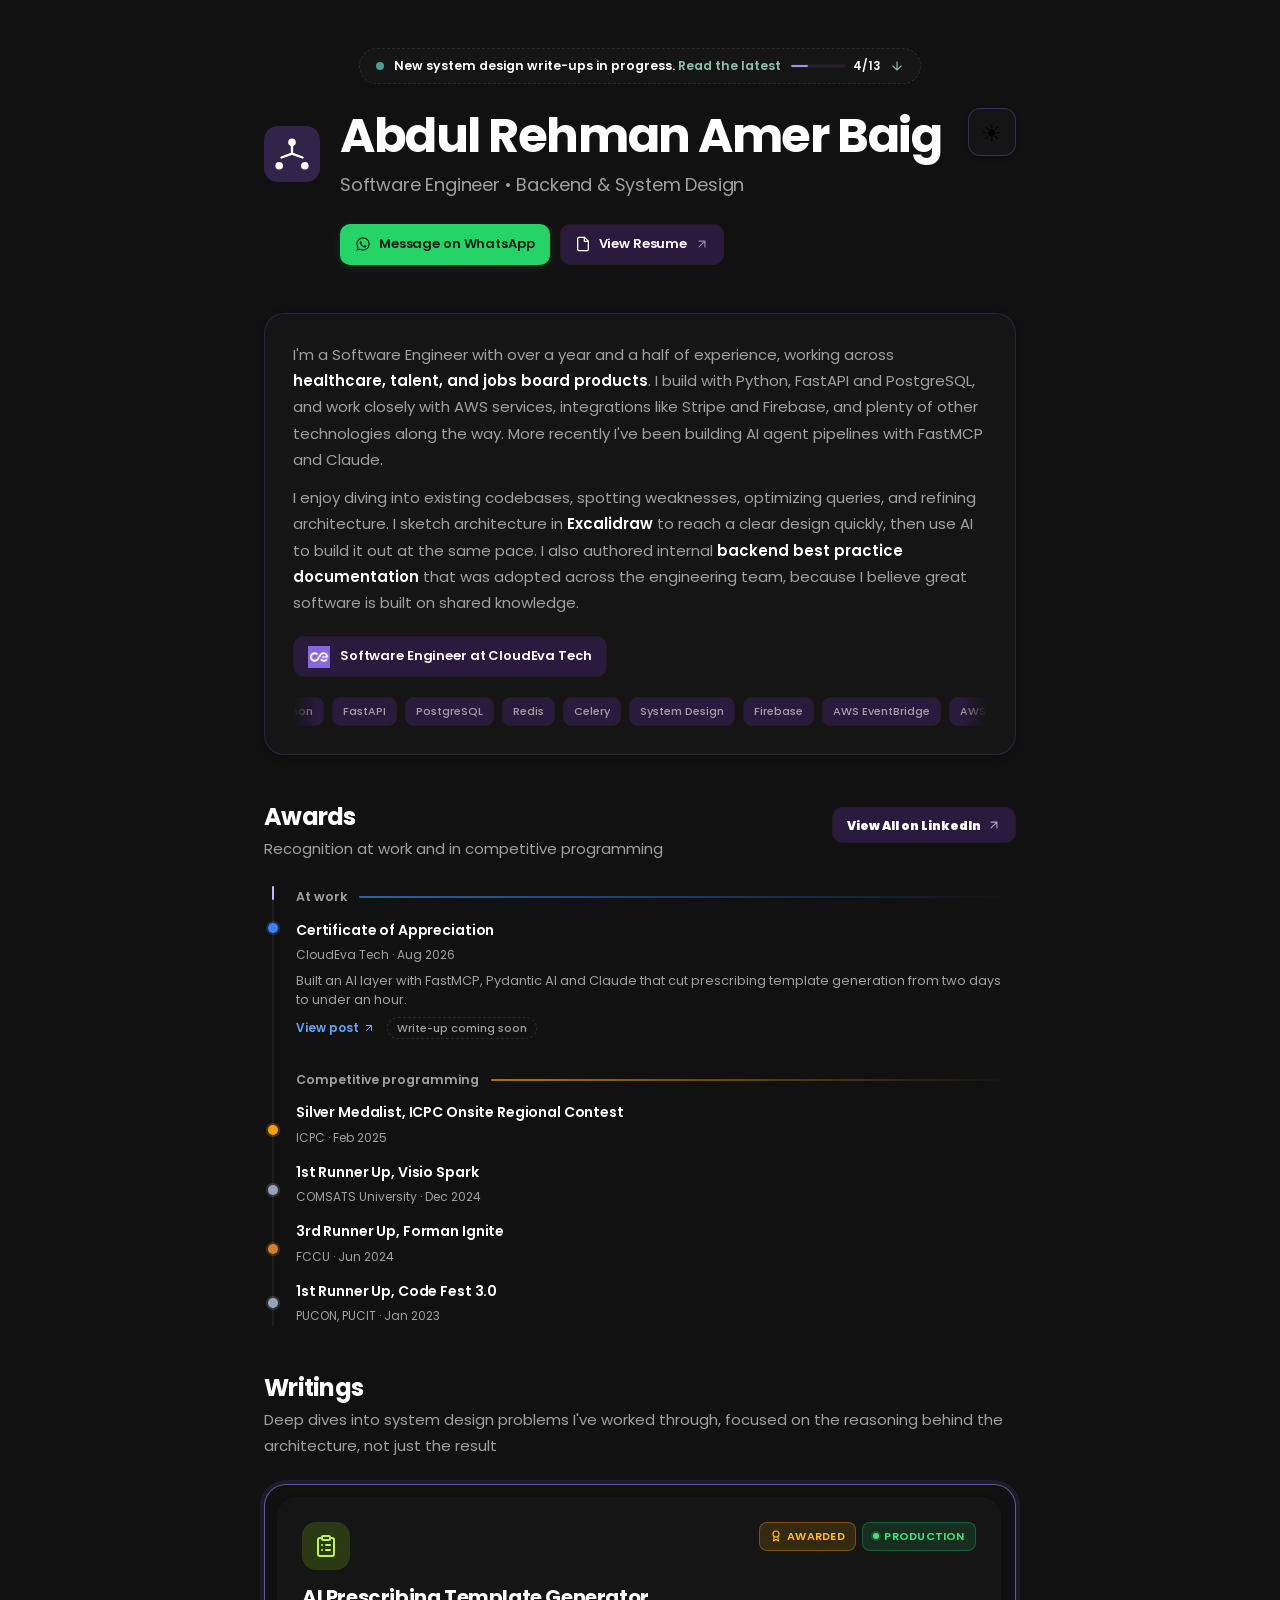
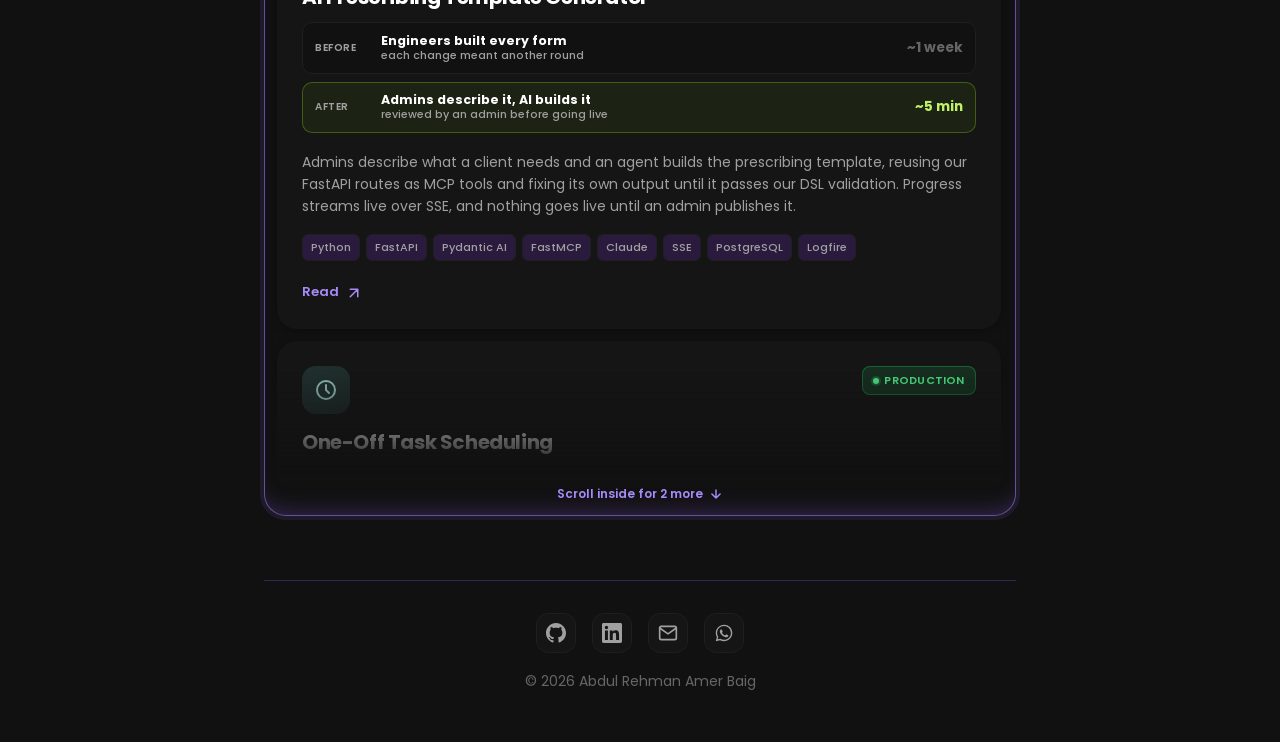
==== commit e4962863: "add goatcounter analytics with writing open counts Co-Authored-By: Claude Opus 5.5 <noreply@anthropi" ====
--- a/index.html
+++ b/index.html
@@ -19,6 +19,7 @@
 
   <script src="https://cdn.jsdelivr.net/npm/marked@9.1.6/marked.min.js" defer></script>
   <script src="https://cdn.jsdelivr.net/npm/@highlightjs/cdn-assets@11.9.0/highlight.min.js" defer></script>
+  <script data-goatcounter="https://ara-portfolio.goatcounter.com/count" async src="https://gc.zgo.at/count.js"></script>
 </head>
 
 <body>
--- a/css/main.css
+++ b/css/main.css
@@ -1906,27 +1906,18 @@
 
 .writings {
   display: grid;
-  gap: 1.5rem;
+  gap: 0.75rem;
 }
 
 .writings .showcase-card-top {
   margin-bottom: 0.9rem;
 }
 
-.writings .showcase-card {
-  position: sticky;
-  top: calc(5.5rem + var(--stack-i, 0) * 1rem);
-}
-
-.writings .showcase-card-inner {
-  box-shadow: 0 -6px 24px rgba(0, 0, 0, 0.12);
-}
-
 .writings-hint {
   display: none;
 }
 
-@media (max-width: 767.98px) {
+@media (min-width: 768px) {
   .writings-stage {
     padding: 0.5rem;
     border: 1.5px solid rgba(217, 119, 6, 0.55);
@@ -1965,7 +1956,6 @@
   }
 
   .writings {
-    gap: 0.75rem;
     max-height: min(var(--window-h, 640px), 78vh);
     max-height: min(var(--window-h, 640px), 78svh);
     padding: 0.25rem 0.4rem 0.25rem 0.25rem;
@@ -1989,14 +1979,20 @@
     border-radius: 999px;
     background: var(--border-hover);
   }
+}
+
+@media (max-width: 767.98px) {
+  .writings {
+    gap: 1.5rem;
+  }
 
   .writings .showcase-card {
-    position: relative;
-    top: auto;
+    position: sticky;
+    top: var(--stick-top, 5.5rem);
   }
 
   .writings .showcase-card-inner {
-    box-shadow: 0 2px 8px rgba(0, 0, 0, 0.08);
+    box-shadow: 0 -6px 24px rgba(0, 0, 0, 0.12);
   }
 }
 
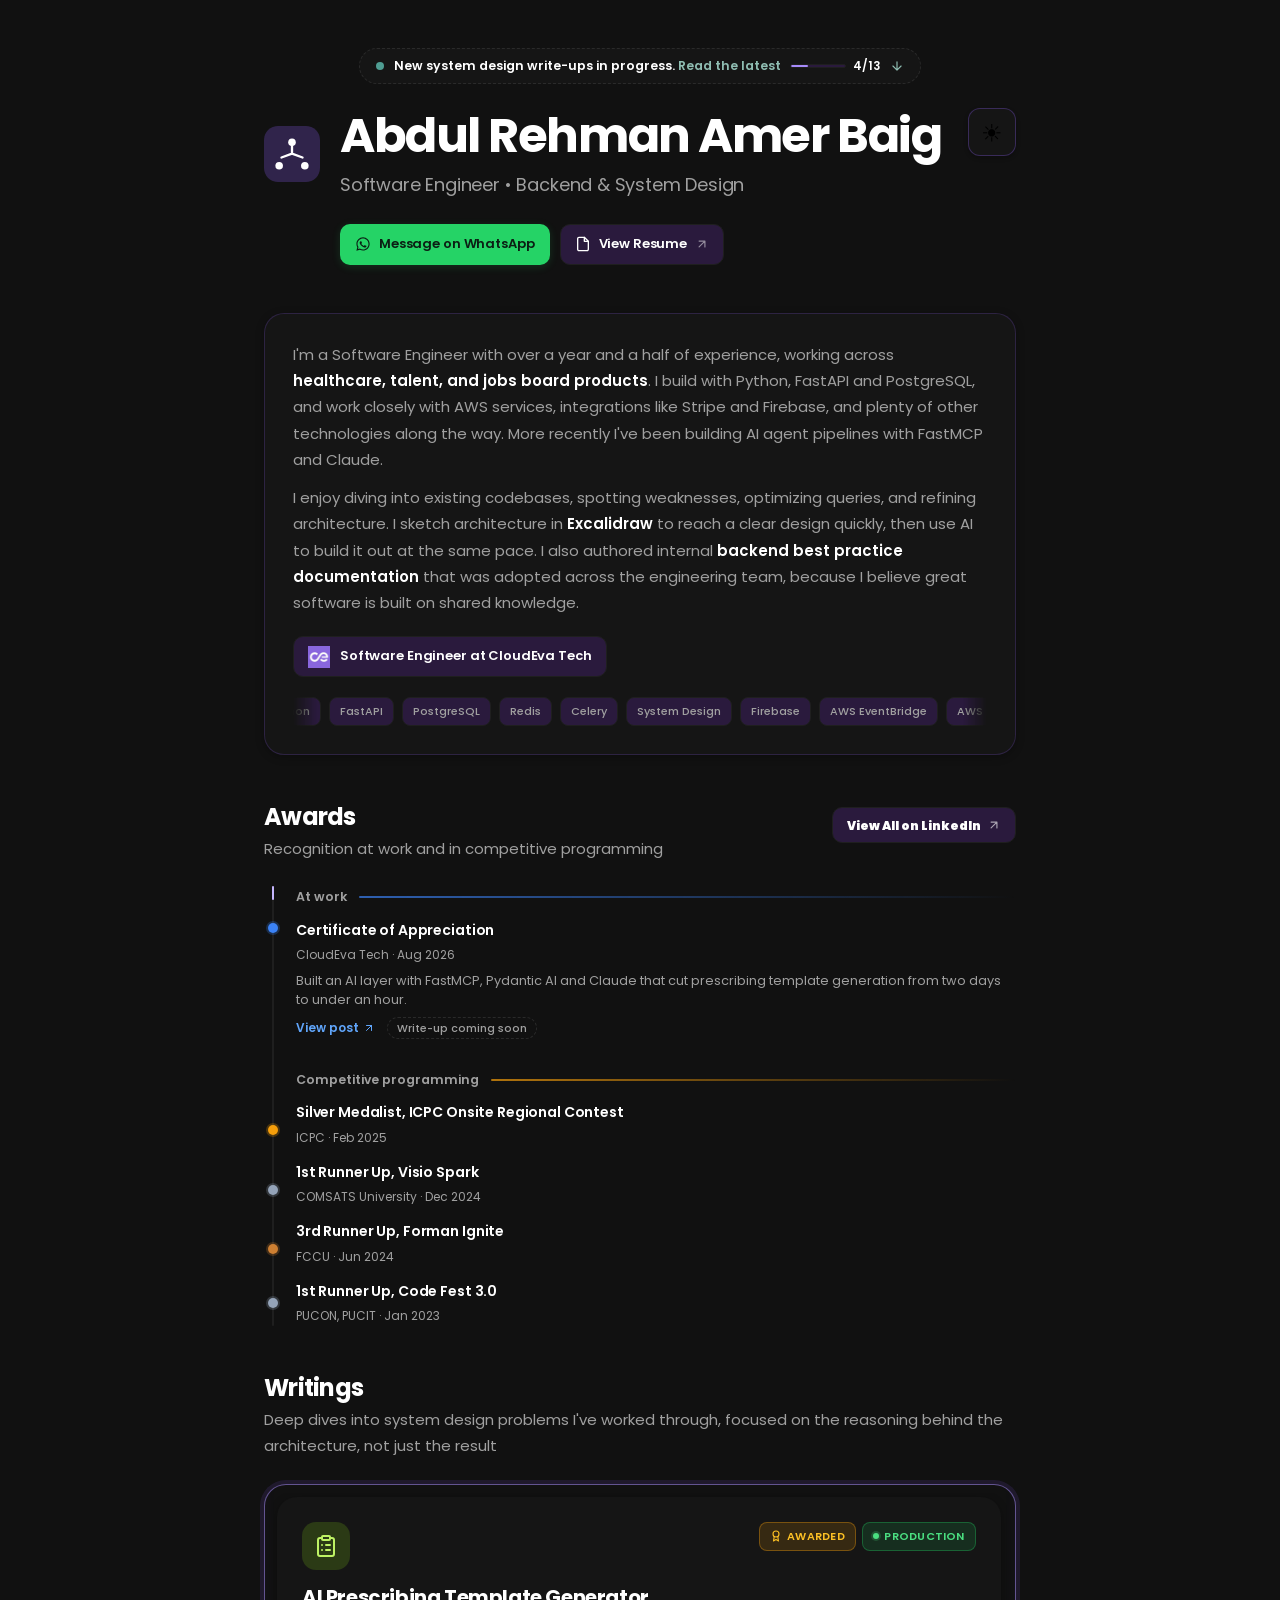
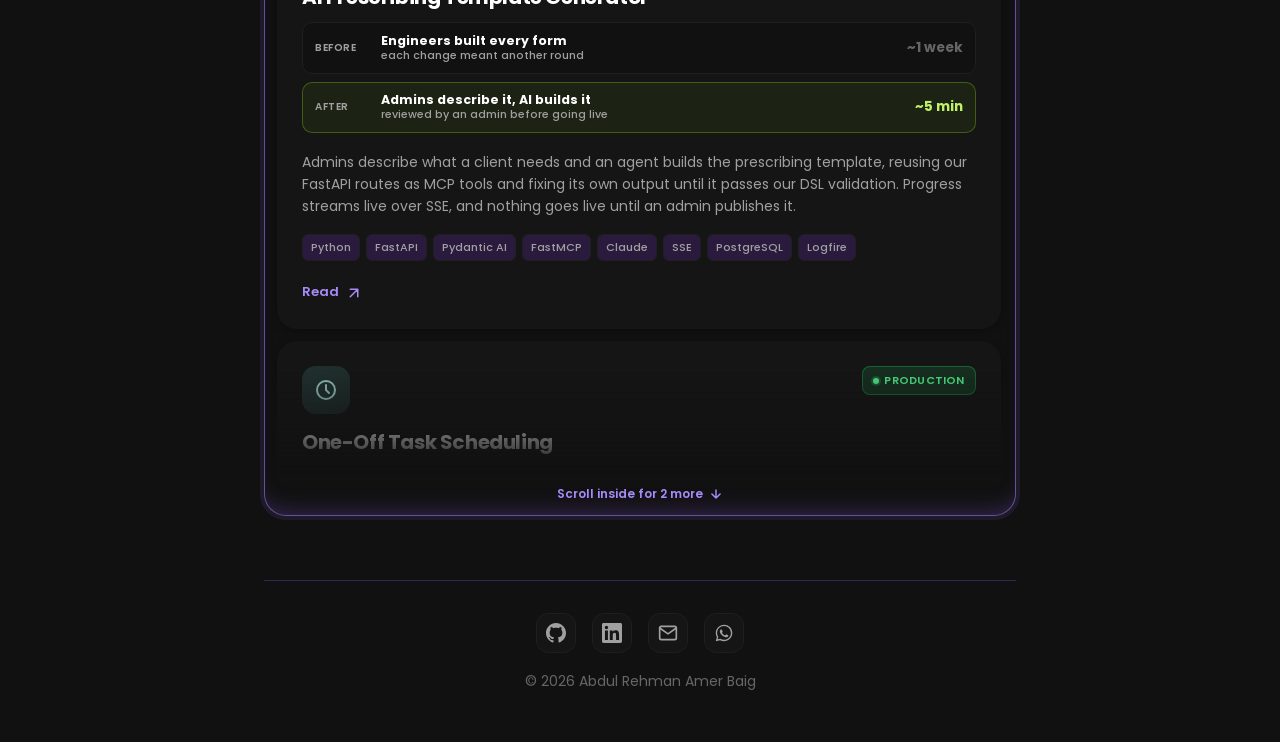
==== commit 052793aa: "track which theme visitors switch to Co-Authored-By: Claude Opus 5.5 <noreply@anthropic.com>" ====
--- a/index.html
+++ b/index.html
@@ -19,15 +19,15 @@
 
   <script src="https://cdn.jsdelivr.net/npm/marked@9.1.6/marked.min.js" defer></script>
   <script src="https://cdn.jsdelivr.net/npm/@highlightjs/cdn-assets@11.9.0/highlight.min.js" defer></script>
-  <script data-goatcounter="https://ara-portfolio.goatcounter.com/count" async src="https://gc.zgo.at/count.js"></script>
+  <script id="goatcounterScript" data-goatcounter="https://ara-portfolio.goatcounter.com/count" async src="https://gc.zgo.at/count.js"></script>
 </head>
 
 <body>
   <nav class="topnav" id="topNav">
     <div class="topnav-inner">
-      <a href="#aboutSection" class="topnav-link active" data-section="aboutSection">About</a>
-      <a href="#awardsSection" class="topnav-link" data-section="awardsSection">Awards</a>
-      <a href="#useCasesSection" class="topnav-link" data-section="useCasesSection">Writings</a>    </div>
+      <a href="#aboutSection" class="topnav-link active" data-section="aboutSection" data-goatcounter-click="nav/about" data-goatcounter-title="Nav: About">About</a>
+      <a href="#awardsSection" class="topnav-link" data-section="awardsSection" data-goatcounter-click="nav/awards" data-goatcounter-title="Nav: Awards">Awards</a>
+      <a href="#useCasesSection" class="topnav-link" data-section="useCasesSection" data-goatcounter-click="nav/writings" data-goatcounter-title="Nav: Writings">Writings</a>    </div>
     <span class="theme-toggle-anchor" id="themeToggleDockAnchor" aria-hidden="true"></span>
   </nav>
 
@@ -36,7 +36,7 @@
   </button>
 
   <main class="container py-5">
-    <a href="#useCasesSection" class="wip-banner">
+    <a href="#useCasesSection" class="wip-banner" data-goatcounter-click="banner/latest-writing" data-goatcounter-title="Latest writing banner">
       <span class="usecase-more-dot" aria-hidden="true"></span>
       <span><strong>New system design write-ups in progress.</strong> <span class="wip-banner-cta">Read the latest</span></span>
       <svg class="wip-banner-arrow" width="14" height="14" viewBox="0 0 24 24" fill="none" stroke="currentColor" stroke-width="2" stroke-linecap="round" stroke-linejoin="round" aria-hidden="true"><path d="M12 5v14M19 12l-7 7-7-7"/></svg>
@@ -45,7 +45,7 @@
     <header class="mb-5 pt-4">
       <div class="d-flex justify-content-between align-items-start mb-3">
         <div class="header-left">
-          <a href="index.html" class="logo-link" aria-label="Home">
+          <a href="index.html" class="logo-link" data-goatcounter-click="nav/logo" data-goatcounter-title="Logo" aria-label="Home">
             <svg class="site-logo" viewBox="0 0 48 48" fill="none" xmlns="http://www.w3.org/2000/svg" aria-hidden="true">
               <rect width="48" height="48" rx="12" class="logo-bg"/>
               <circle cx="24" cy="14" r="3.25" class="logo-node"/>
@@ -64,13 +64,13 @@
         <span class="theme-toggle-anchor" id="themeToggleHomeAnchor" aria-hidden="true"></span>
       </div>
       <div class="header-cta-row">
-        <a href="#" target="_blank" rel="noopener noreferrer" class="header-cta header-cta-primary" data-wa="OTIzMzE0NDg4NTc4" data-wa-text="Hi Abdul Rehman, I came across your portfolio and would like to connect.">
+        <a href="#" target="_blank" rel="noopener noreferrer" class="header-cta header-cta-primary" data-goatcounter-click="contact/whatsapp-header" data-goatcounter-title="WhatsApp (header)" data-wa="OTIzMzE0NDg4NTc4" data-wa-text="Hi Abdul Rehman, I came across your portfolio and would like to connect.">
           <svg class="header-cta-icon" width="16" height="16" viewBox="0 0 24 24" fill="currentColor" aria-hidden="true">
             <path d="M12.04 2C6.58 2 2.13 6.45 2.13 11.91c0 1.75.46 3.45 1.32 4.95L2.05 22l5.25-1.38a9.87 9.87 0 0 0 4.74 1.21h.01c5.46 0 9.91-4.45 9.91-9.91 0-2.65-1.03-5.14-2.9-7.01A9.82 9.82 0 0 0 12.04 2m0 1.67c2.2 0 4.27.86 5.83 2.42a8.2 8.2 0 0 1 2.41 5.82c0 4.54-3.7 8.24-8.25 8.24a8.2 8.2 0 0 1-4.19-1.15l-.3-.18-3.12.82.83-3.04-.2-.31a8.17 8.17 0 0 1-1.26-4.38c0-4.54 3.7-8.24 8.25-8.24m-3.5 4.1c-.17 0-.44.06-.67.31-.23.25-.88.86-.88 2.1 0 1.24.9 2.43 1.03 2.6.12.16 1.76 2.69 4.27 3.77.6.26 1.06.41 1.42.53.6.19 1.14.16 1.57.1.48-.07 1.48-.6 1.69-1.19.21-.59.21-1.09.14-1.19-.06-.1-.23-.16-.48-.29-.25-.12-1.47-.72-1.7-.8-.23-.09-.4-.13-.56.12-.17.25-.64.8-.79.97-.14.16-.29.19-.54.06-.25-.12-1.05-.38-1.99-1.23-.74-.65-1.23-1.46-1.38-1.71-.14-.25-.01-.38.11-.5.11-.11.25-.29.37-.44.13-.14.17-.25.25-.41.09-.17.04-.31-.02-.44-.06-.12-.55-1.35-.76-1.84-.2-.48-.4-.42-.55-.42z"/>
           </svg>
           <span>Message on WhatsApp</span>
         </a>
-        <a href="resume.pdf" target="_blank" class="header-cta header-cta-secondary">
+        <a href="resume.pdf" target="_blank" class="header-cta header-cta-secondary" data-goatcounter-click="resume/download" data-goatcounter-title="Resume">
           <svg class="header-cta-icon" width="16" height="16" viewBox="0 0 24 24" fill="none" stroke="currentColor" stroke-width="2" stroke-linecap="round" stroke-linejoin="round" aria-hidden="true">
             <path d="M14 2H6C5.46957 2 4.96086 2.21071 4.58579 2.58579C4.21071 2.96086 4 3.46957 4 4V20C4 20.5304 4.21071 21.0391 4.58579 21.4142C4.96086 21.7893 5.46957 22 6 22H18C18.5304 22 19.0391 21.7893 19.4142 21.4142C19.7893 21.0391 20 20.5304 20 20V8L14 2Z"/>
             <path d="M14 2V8H20"/>
@@ -147,7 +147,7 @@
             <h2 class="section-title">Awards</h2>
             <p class="section-subtitle">Recognition at work and in competitive programming</p>
           </div>
-          <a href="https://www.linkedin.com/in/abdulrehmanamerbaig/details/honors/?profileId=ACoAAEAnSxMBGkbJUC4qloYzhAqIXy-Q_rcTJlQ" target="_blank" rel="noopener noreferrer" class="section-action-btn">
+          <a href="https://www.linkedin.com/in/abdulrehmanamerbaig/details/honors/?profileId=ACoAAEAnSxMBGkbJUC4qloYzhAqIXy-Q_rcTJlQ" target="_blank" rel="noopener noreferrer" class="section-action-btn" data-goatcounter-click="awards/linkedin-all" data-goatcounter-title="Awards: View all on LinkedIn">
             <strong>View All on LinkedIn</strong>
             <svg width="14" height="14" viewBox="0 0 24 24" fill="none" stroke="currentColor" stroke-width="2" stroke-linecap="round" stroke-linejoin="round"><path d="M7 17L17 7M17 7H7M17 7v10"/></svg>
           </a>
@@ -166,7 +166,7 @@
             <span class="timeline-meta">CloudEva Tech · Aug 2026</span>
             <span class="timeline-desc-line">Built an AI layer with FastMCP, Pydantic AI and Claude that cut prescribing template generation from two days to under an hour.</span>
             <div class="timeline-actions">
-              <a href="https://www.linkedin.com/feed/update/urn:li:activity:7484871698677420032/" target="_blank" rel="noopener noreferrer" class="timeline-link">
+              <a href="https://www.linkedin.com/feed/update/urn:li:activity:7484871698677420032/" target="_blank" rel="noopener noreferrer" class="timeline-link" data-goatcounter-click="awards/certificate-post" data-goatcounter-title="Awards: Certificate post">
                 View post
                 <svg width="12" height="12" viewBox="0 0 24 24" fill="none" stroke="currentColor" stroke-width="2" stroke-linecap="round" stroke-linejoin="round" aria-hidden="true"><path d="M7 17L17 7M17 7H7M17 7v10"/></svg>
               </a>
@@ -427,19 +427,19 @@
 
     <footer>
       <div class="footer-links">
-        <a href="https://github.com/abdul-rehman-amer-baig" target="_blank" rel="noopener noreferrer" class="footer-social footer-social-github" aria-label="GitHub">
+        <a href="https://github.com/abdul-rehman-amer-baig" target="_blank" rel="noopener noreferrer" class="footer-social footer-social-github" data-goatcounter-click="social/github" data-goatcounter-title="GitHub (footer)" aria-label="GitHub">
           <svg width="20" height="20" viewBox="0 0 24 24" fill="currentColor"><path d="M12 0c-6.626 0-12 5.373-12 12 0 5.302 3.438 9.8 8.207 11.387.599.111.793-.261.793-.577v-2.234c-3.338.726-4.033-1.416-4.033-1.416-.546-1.387-1.333-1.756-1.333-1.756-1.089-.745.083-.729.083-.729 1.205.084 1.839 1.237 1.839 1.237 1.07 1.834 2.807 1.304 3.492.997.107-.775.418-1.305.762-1.604-2.665-.305-5.467-1.334-5.467-5.931 0-1.311.469-2.381 1.236-3.221-.124-.303-.535-1.524.117-3.176 0 0 1.008-.322 3.301 1.23.957-.266 1.983-.399 3.003-.404 1.02.005 2.047.138 3.006.404 2.291-1.552 3.297-1.23 3.297-1.23.653 1.653.242 2.874.118 3.176.77.84 1.235 1.911 1.235 3.221 0 4.609-2.807 5.624-5.479 5.921.43.372.823 1.102.823 2.222v3.293c0 .319.192.694.801.576 4.765-1.589 8.199-6.086 8.199-11.386 0-6.627-5.373-12-12-12z"/></svg>
         </a>
-        <a href="https://www.linkedin.com/in/abdulrehmanamerbaig/" target="_blank" rel="noopener noreferrer" class="footer-social footer-social-linkedin" aria-label="LinkedIn">
+        <a href="https://www.linkedin.com/in/abdulrehmanamerbaig/" target="_blank" rel="noopener noreferrer" class="footer-social footer-social-linkedin" data-goatcounter-click="social/linkedin" data-goatcounter-title="LinkedIn (footer)" aria-label="LinkedIn">
           <svg width="20" height="20" viewBox="0 0 24 24" fill="currentColor"><path d="M20.447 20.452h-3.554v-5.569c0-1.328-.027-3.037-1.852-3.037-1.853 0-2.136 1.445-2.136 2.939v5.667H9.351V9h3.414v1.561h.046c.477-.9 1.637-1.85 3.37-1.85 3.601 0 4.267 2.37 4.267 5.455v6.286zM5.337 7.433a2.062 2.062 0 0 1-2.063-2.065 2.064 2.064 0 1 1 2.063 2.065zm1.782 13.019H3.555V9h3.564v11.452zM22.225 0H1.771C.792 0 0 .774 0 1.729v20.542C0 23.227.792 24 1.771 24h20.451C23.2 24 24 23.227 24 22.271V1.729C24 .774 23.2 0 22.222 0h.003z"/></svg>
         </a>
         <div class="contact-wrap">
-          <a href="#" class="footer-social footer-social-email" aria-label="Email" aria-describedby="footerEmailTip" data-mail="YWJkdWxyZWhtYW5hbWVyYXJhQGdtYWlsLmNvbQ==" data-mail-subject="Hello from your portfolio" data-mail-body="Hi Abdul Rehman,">
+          <a href="#" class="footer-social footer-social-email" data-goatcounter-click="contact/email" data-goatcounter-title="Email (footer)" aria-label="Email" aria-describedby="footerEmailTip" data-mail="YWJkdWxyZWhtYW5hbWVyYXJhQGdtYWlsLmNvbQ==" data-mail-subject="Hello from your portfolio" data-mail-body="Hi Abdul Rehman,">
             <svg width="20" height="20" viewBox="0 0 24 24" fill="none" stroke="currentColor" stroke-width="2" stroke-linecap="round" stroke-linejoin="round"><path d="M4 4h16c1.1 0 2 .9 2 2v12c0 1.1-.9 2-2 2H4c-1.1 0-2-.9-2-2V6c0-1.1.9-2 2-2z"/><path d="M22 6l-10 7L2 6"/></svg>
           </a>
           <div class="contact-tip" id="footerEmailTip" role="tooltip">
             <span class="contact-value"></span>
-            <button type="button" class="contact-copy" aria-label="Copy email address" data-copied-label="Email address copied">
+            <button type="button" class="contact-copy" aria-label="Copy email address" data-goatcounter-click="contact/copy-email" data-goatcounter-title="Copy email address" data-copied-label="Email address copied">
               <svg class="contact-copy-icon" width="14" height="14" viewBox="0 0 24 24" fill="none" stroke="currentColor" stroke-width="2" stroke-linecap="round" stroke-linejoin="round" aria-hidden="true">
                 <rect x="9" y="9" width="13" height="13" rx="2"/>
                 <path d="M5 15H4a2 2 0 0 1-2-2V4a2 2 0 0 1 2-2h9a2 2 0 0 1 2 2v1"/>
@@ -451,12 +451,12 @@
           </div>
         </div>
         <div class="contact-wrap">
-          <a href="#" target="_blank" rel="noopener noreferrer" class="footer-social footer-social-whatsapp" aria-label="WhatsApp" aria-describedby="footerWhatsappTip" data-wa="OTIzMzE0NDg4NTc4" data-wa-display="+92 331 4488578" data-wa-text="Hi Abdul Rehman, I came across your portfolio and would like to connect.">
+          <a href="#" target="_blank" rel="noopener noreferrer" class="footer-social footer-social-whatsapp" data-goatcounter-click="contact/whatsapp-footer" data-goatcounter-title="WhatsApp (footer)" aria-label="WhatsApp" aria-describedby="footerWhatsappTip" data-wa="OTIzMzE0NDg4NTc4" data-wa-display="+92 331 4488578" data-wa-text="Hi Abdul Rehman, I came across your portfolio and would like to connect.">
             <svg width="20" height="20" viewBox="0 0 24 24" fill="currentColor"><path d="M12.04 2C6.58 2 2.13 6.45 2.13 11.91c0 1.75.46 3.45 1.32 4.95L2.05 22l5.25-1.38a9.87 9.87 0 0 0 4.74 1.21h.01c5.46 0 9.91-4.45 9.91-9.91 0-2.65-1.03-5.14-2.9-7.01A9.82 9.82 0 0 0 12.04 2m0 1.67c2.2 0 4.27.86 5.83 2.42a8.2 8.2 0 0 1 2.41 5.82c0 4.54-3.7 8.24-8.25 8.24a8.2 8.2 0 0 1-4.19-1.15l-.3-.18-3.12.82.83-3.04-.2-.31a8.17 8.17 0 0 1-1.26-4.38c0-4.54 3.7-8.24 8.25-8.24m-3.5 4.1c-.17 0-.44.06-.67.31-.23.25-.88.86-.88 2.1 0 1.24.9 2.43 1.03 2.6.12.16 1.76 2.69 4.27 3.77.6.26 1.06.41 1.42.53.6.19 1.14.16 1.57.1.48-.07 1.48-.6 1.69-1.19.21-.59.21-1.09.14-1.19-.06-.1-.23-.16-.48-.29-.25-.12-1.47-.72-1.7-.8-.23-.09-.4-.13-.56.12-.17.25-.64.8-.79.97-.14.16-.29.19-.54.06-.25-.12-1.05-.38-1.99-1.23-.74-.65-1.23-1.46-1.38-1.71-.14-.25-.01-.38.11-.5.11-.11.25-.29.37-.44.13-.14.17-.25.25-.41.09-.17.04-.31-.02-.44-.06-.12-.55-1.35-.76-1.84-.2-.48-.4-.42-.55-.42z"/></svg>
           </a>
           <div class="contact-tip" id="footerWhatsappTip" role="tooltip">
             <span class="contact-value"></span>
-            <button type="button" class="contact-copy" aria-label="Copy WhatsApp number" data-copied-label="WhatsApp number copied">
+            <button type="button" class="contact-copy" aria-label="Copy WhatsApp number" data-goatcounter-click="contact/copy-whatsapp" data-goatcounter-title="Copy WhatsApp number" data-copied-label="WhatsApp number copied">
               <svg class="contact-copy-icon" width="14" height="14" viewBox="0 0 24 24" fill="none" stroke="currentColor" stroke-width="2" stroke-linecap="round" stroke-linejoin="round" aria-hidden="true">
                 <rect x="9" y="9" width="13" height="13" rx="2"/>
                 <path d="M5 15H4a2 2 0 0 1-2-2V4a2 2 0 0 1 2-2h9a2 2 0 0 1 2 2v1"/>
@@ -475,16 +475,16 @@
   <div class="image-modal" id="imageModal">
     <div class="image-modal-overlay"></div>
     <div class="image-modal-content">
-      <button class="image-modal-close" id="closeImageModal">&times;</button>
+      <button class="image-modal-close" id="closeImageModal" data-goatcounter-click="image/close" data-goatcounter-title="Image: Close">&times;</button>
       <div class="modal-zoom-controls">
-        <button class="modal-zoom-btn" id="zoomOut" aria-label="Zoom out">
+        <button class="modal-zoom-btn" id="zoomOut" data-goatcounter-click="image/zoom-out" data-goatcounter-title="Image: Zoom out" aria-label="Zoom out">
           <svg width="18" height="18" viewBox="0 0 24 24" fill="none" stroke="currentColor" stroke-width="2" stroke-linecap="round" stroke-linejoin="round"><circle cx="11" cy="11" r="8"/><path d="M21 21l-4.35-4.35"/><path d="M8 11h6"/></svg>
         </button>
         <span class="modal-zoom-level" id="zoomLevel">100%</span>
-        <button class="modal-zoom-btn" id="zoomIn" aria-label="Zoom in">
+        <button class="modal-zoom-btn" id="zoomIn" data-goatcounter-click="image/zoom-in" data-goatcounter-title="Image: Zoom in" aria-label="Zoom in">
           <svg width="18" height="18" viewBox="0 0 24 24" fill="none" stroke="currentColor" stroke-width="2" stroke-linecap="round" stroke-linejoin="round"><circle cx="11" cy="11" r="8"/><path d="M21 21l-4.35-4.35"/><path d="M11 8v6M8 11h6"/></svg>
         </button>
-        <button class="modal-zoom-btn" id="zoomReset" aria-label="Reset zoom">
+        <button class="modal-zoom-btn" id="zoomReset" data-goatcounter-click="image/zoom-reset" data-goatcounter-title="Image: Reset zoom" aria-label="Reset zoom">
           <svg width="18" height="18" viewBox="0 0 24 24" fill="none" stroke="currentColor" stroke-width="2" stroke-linecap="round" stroke-linejoin="round"><path d="M3 12a9 9 0 1 0 9-9 9.75 9.75 0 0 0-6.74 2.74L3 8"/><path d="M3 3v5h5"/></svg>
         </button>
       </div>
@@ -501,15 +501,15 @@
       <div class="readme-modal-header">
         <h3 class="readme-modal-title" id="readmeModalTitle">Writing</h3>
         <div class="readme-modal-actions">
-          <button type="button" class="readme-modal-repo-link readme-modal-copy-link" id="readmeModalCopyLink" aria-label="Copy link to this writing">
+          <button type="button" class="readme-modal-repo-link readme-modal-copy-link" id="readmeModalCopyLink" data-goatcounter-click="writings/copy-link" aria-label="Copy link to this writing">
             <svg width="14" height="14" viewBox="0 0 24 24" fill="none" stroke="currentColor" stroke-width="2" stroke-linecap="round" stroke-linejoin="round" aria-hidden="true"><path d="M10 13a5 5 0 0 0 7.54.54l3-3a5 5 0 0 0-7.07-7.07l-1.72 1.71"/><path d="M14 11a5 5 0 0 0-7.54-.54l-3 3a5 5 0 0 0 7.07 7.07l1.71-1.71"/></svg>
             <span id="readmeModalCopyLabel">Copy link</span>
           </button>
-          <a href="#" target="_blank" rel="noopener noreferrer" class="readme-modal-repo-link" id="readmeModalRepoLink">
+          <a href="#" target="_blank" rel="noopener noreferrer" class="readme-modal-repo-link" id="readmeModalRepoLink" data-goatcounter-click="writings/github">
             <svg width="14" height="14" viewBox="0 0 24 24" fill="currentColor"><path d="M12 0c-6.626 0-12 5.373-12 12 0 5.302 3.438 9.8 8.207 11.387.599.111.793-.261.793-.577v-2.234c-3.338.726-4.033-1.416-4.033-1.416-.546-1.387-1.333-1.756-1.333-1.756-1.089-.745.083-.729.083-.729 1.205.084 1.839 1.237 1.839 1.237 1.07 1.834 2.807 1.304 3.492.997.107-.775.418-1.305.762-1.604-2.665-.305-5.467-1.334-5.467-5.931 0-1.311.469-2.381 1.236-3.221-.124-.303-.535-1.524.117-3.176 0 0 1.008-.322 3.301 1.23.957-.266 1.983-.399 3.003-.404 1.02.005 2.047.138 3.006.404 2.291-1.552 3.297-1.23 3.297-1.23.653 1.653.242 2.874.118 3.176.77.84 1.235 1.911 1.235 3.221 0 4.609-2.807 5.624-5.479 5.921.43.372.823 1.102.823 2.222v3.293c0 .319.192.694.801.576 4.765-1.589 8.199-6.086 8.199-11.386 0-6.627-5.373-12-12-12z"/></svg>
             <span>View on GitHub</span>
           </a>
-          <button class="readme-modal-close" id="closeReadmeModal" aria-label="Close">&times;</button>
+          <button class="readme-modal-close" id="closeReadmeModal" data-goatcounter-click="writings/close" data-goatcounter-title="Writing: Close" aria-label="Close">&times;</button>
         </div>
       </div>
       <div class="readme-modal-body" id="readmeModalBody">
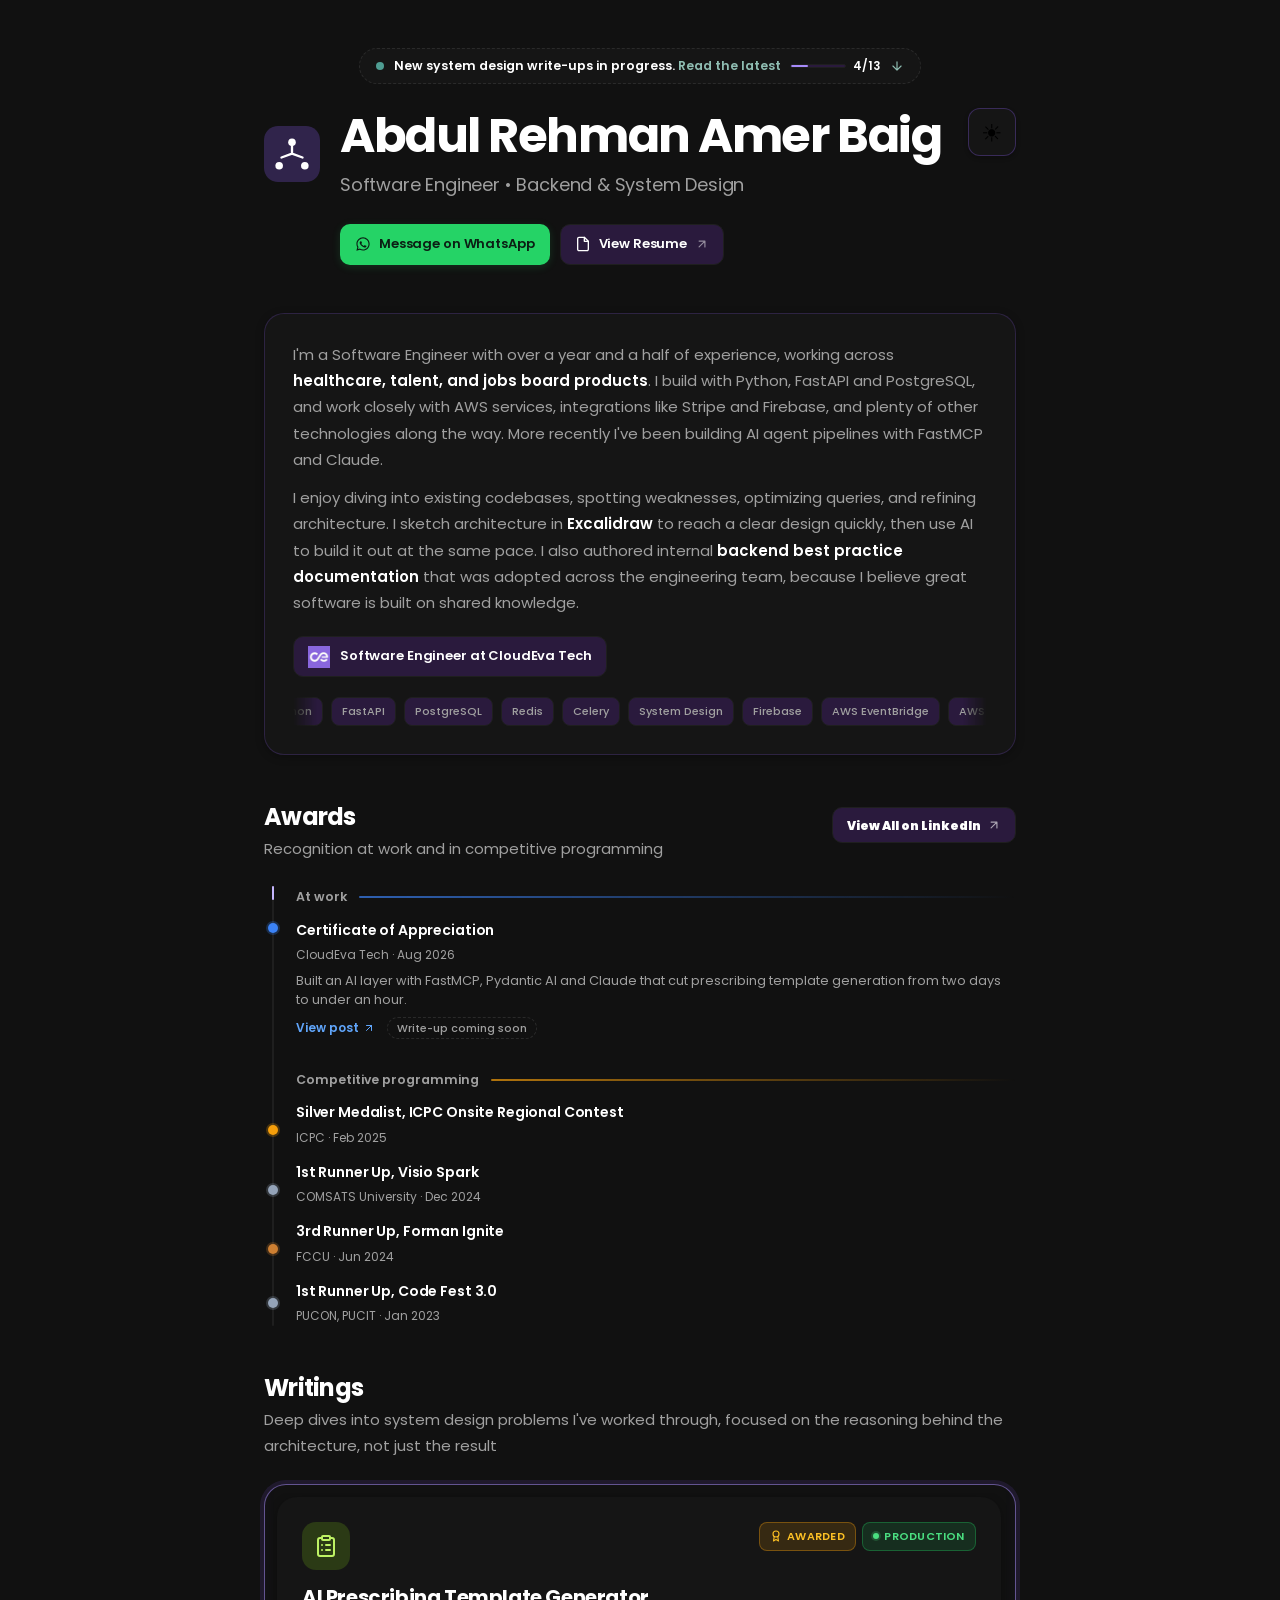
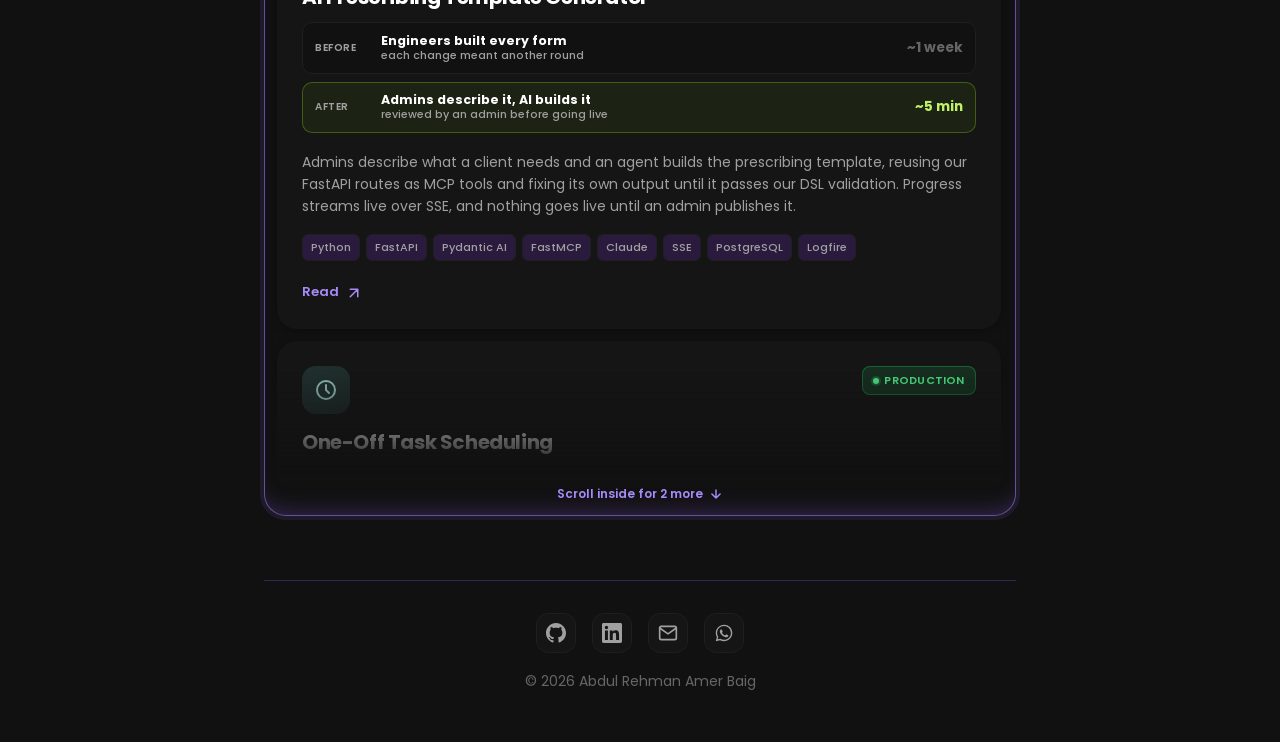
==== commit bac73e72: "add microsoft clarity session recordings tagged by writing opened Co-Authored-By: Claude Opus 5.5 <n" ====
--- a/index.html
+++ b/index.html
@@ -20,6 +20,13 @@
   <script src="https://cdn.jsdelivr.net/npm/marked@9.1.6/marked.min.js" defer></script>
   <script src="https://cdn.jsdelivr.net/npm/@highlightjs/cdn-assets@11.9.0/highlight.min.js" defer></script>
   <script id="goatcounterScript" data-goatcounter="https://ara-portfolio.goatcounter.com/count" async src="https://gc.zgo.at/count.js"></script>
+  <script type="text/javascript">
+    (function(c,l,a,r,i,t,y){
+      c[a]=c[a]||function(){(c[a].q=c[a].q||[]).push(arguments)};
+      t=l.createElement(r);t.async=1;t.src="https://www.clarity.ms/tag/"+i;
+      y=l.getElementsByTagName(r)[0];y.parentNode.insertBefore(t,y);
+    })(window, document, "clarity", "script", "z7igufbynb");
+  </script>
 </head>
 
 <body>
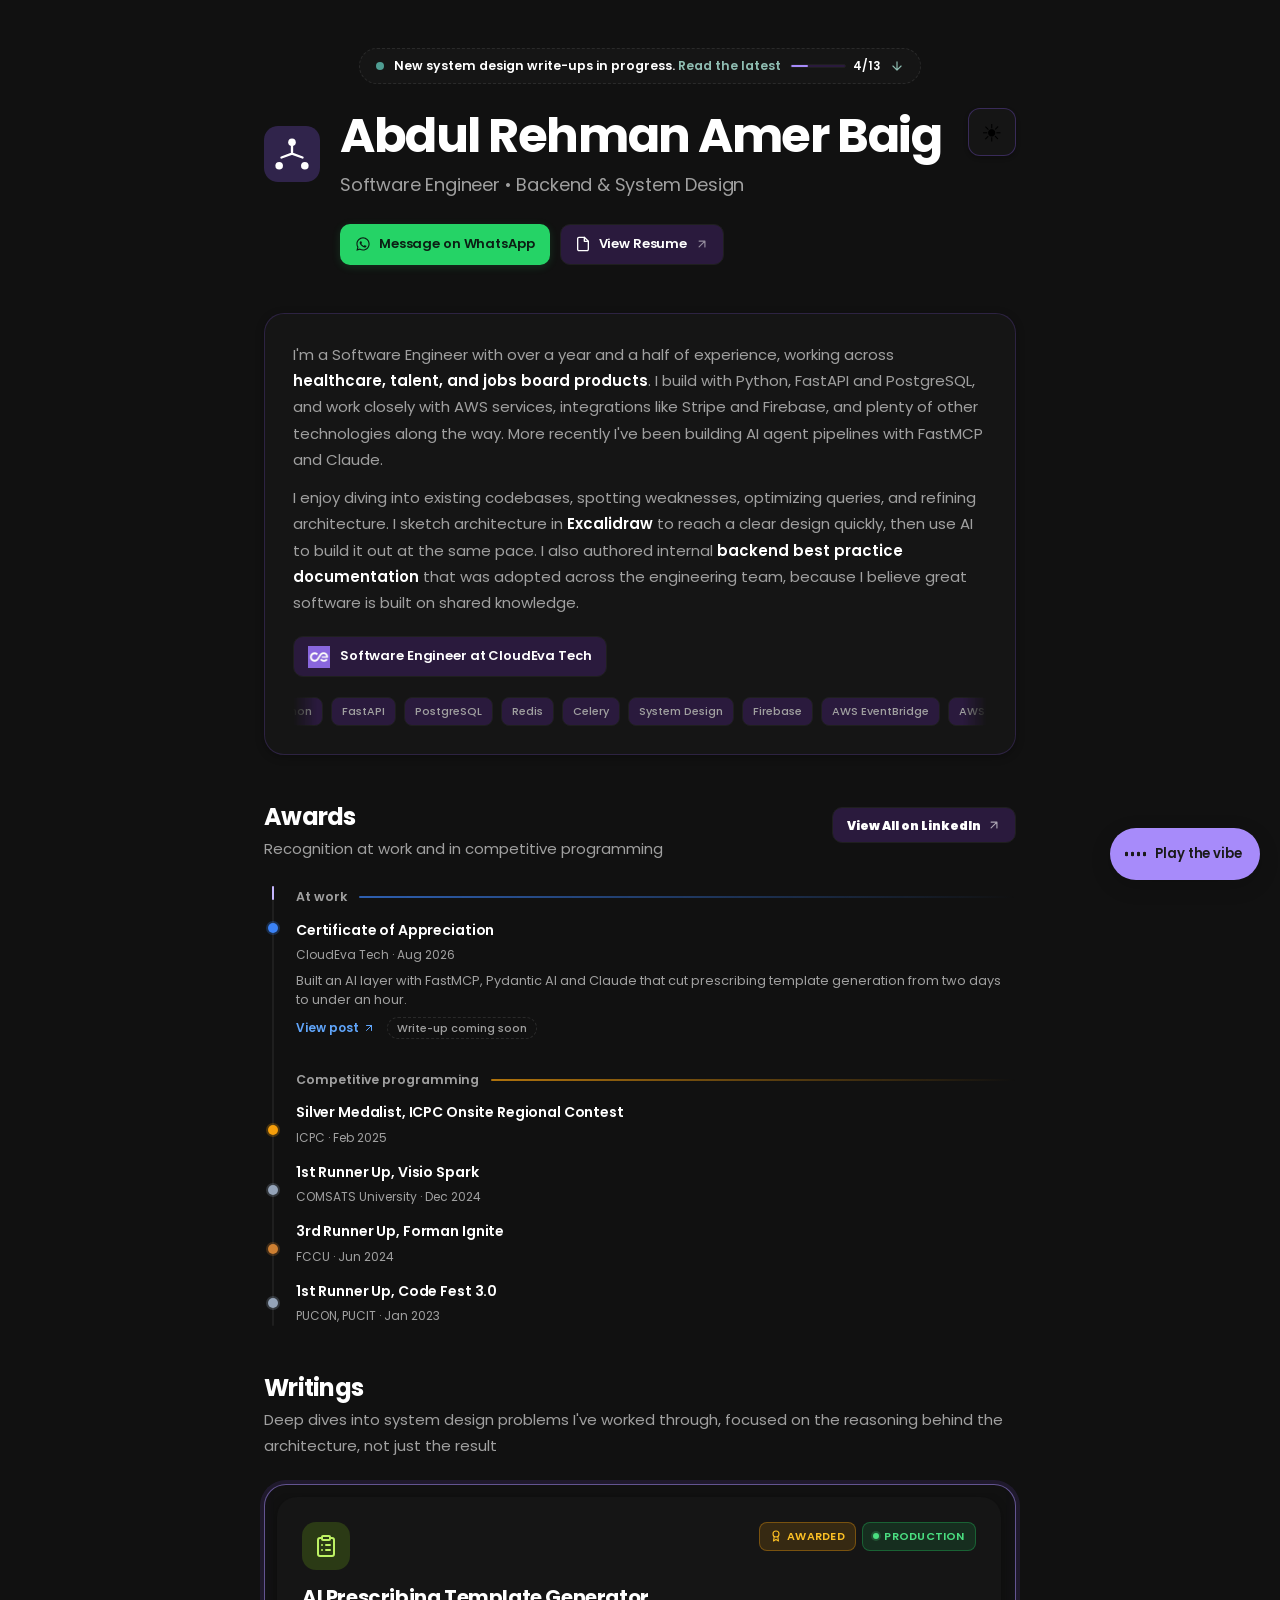
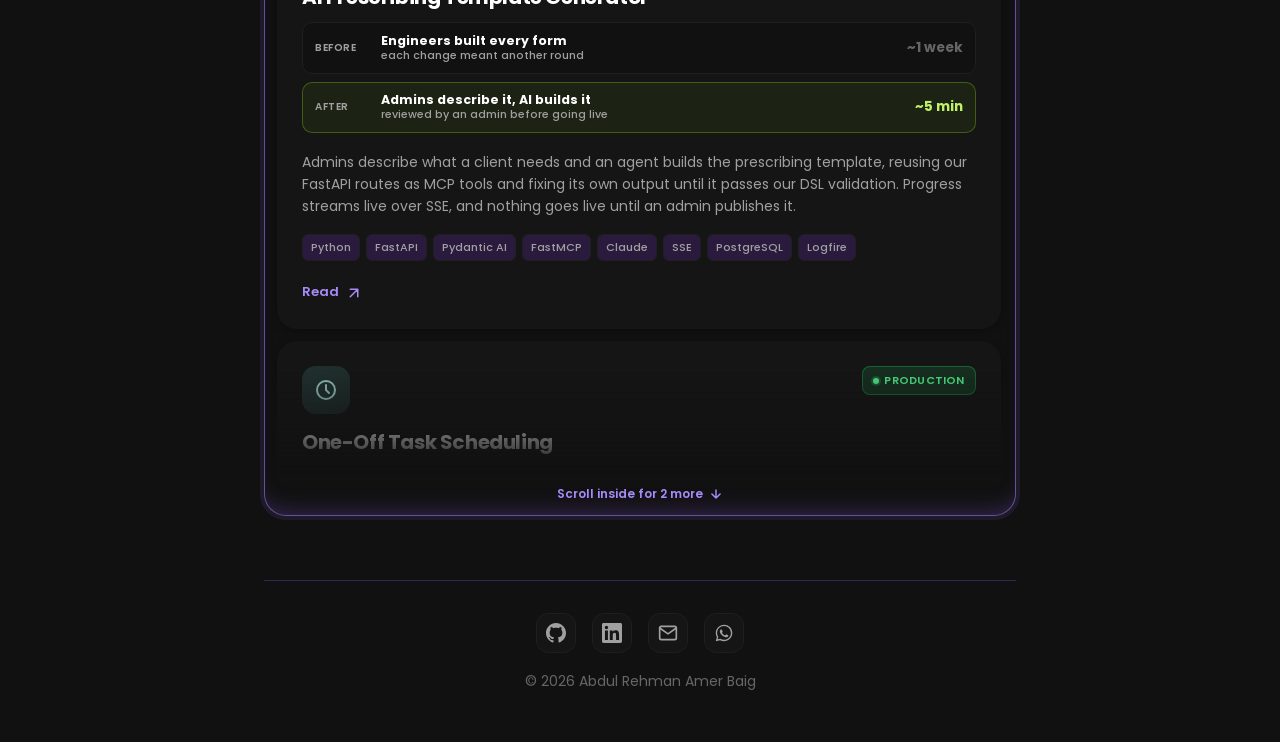
==== commit 577a6e07: "add a beat-reactive music toggle, desktop only The track is synthesised from scratch (scripts kept o" ====
--- a/index.html
+++ b/index.html
@@ -40,6 +40,17 @@
 
   <button class="theme-toggle theme-toggle-floating" id="themeToggle" aria-label="Toggle dark mode">
     <span class="theme-icon">🌙</span>
+  </button>
+
+  <audio id="trackAudio" src="audio/portfolio-loop.m4a" loop preload="none"></audio>
+  <button class="audio-toggle" id="audioToggle" aria-label="Play music" aria-pressed="false" data-tip="Do not press this at work">
+    <span class="audio-eq" aria-hidden="true">
+      <span class="audio-bar"></span>
+      <span class="audio-bar"></span>
+      <span class="audio-bar"></span>
+      <span class="audio-bar"></span>
+    </span>
+    <span class="audio-label">Play the vibe</span>
   </button>
 
   <main class="container py-5">
@@ -526,5 +537,6 @@
   </div>
 
   <script src="js/main.js" defer></script>
+  <script src="js/beat.js" defer></script>
 </body>
 </html>
--- a/css/main.css
+++ b/css/main.css
@@ -2894,3 +2894,390 @@
     width: 36px;
   }
 }
+
+/* Styled on its own rather than reusing .theme-toggle, which main.js binds by class. */
+.audio-toggle {
+  position: fixed;
+  right: 1.25rem;
+  bottom: 1.25rem;
+  z-index: 1100;
+  height: 52px;
+  padding: 0 1.15rem 0 0.95rem;
+  display: flex;
+  align-items: center;
+  gap: 0.6rem;
+  cursor: pointer;
+  background: var(--accent-hover);
+  color: #1a1a1a;
+  border: none;
+  border-radius: 26px;
+  font-family: inherit;
+  font-size: 0.82rem;
+  font-weight: 600;
+  letter-spacing: -0.01em;
+  box-shadow: 0 6px 20px rgba(0, 0, 0, 0.18);
+  transition: transform 0.3s ease, box-shadow 0.3s ease, background 0.3s ease, color 0.3s ease;
+}
+
+/* Once it is playing it has done its job, so it recedes into a quiet control. */
+.audio-toggle.is-playing {
+  background: var(--bg-card);
+  color: var(--text-secondary);
+  box-shadow: 0 4px 14px rgba(0, 0, 0, 0.14), inset 0 0 0 1px var(--border);
+}
+
+.audio-toggle:hover {
+  transform: scale(1.06);
+  box-shadow: 0 10px 26px rgba(0, 0, 0, 0.26);
+}
+
+.audio-label {
+  white-space: nowrap;
+}
+
+/* A ring that breathes until someone has actually pressed it once. */
+@keyframes audioNudge {
+  0%   { box-shadow: 0 6px 20px rgba(0, 0, 0, 0.18), 0 0 0 0 var(--audio-ring); }
+  70%  { box-shadow: 0 6px 20px rgba(0, 0, 0, 0.18), 0 0 0 18px transparent; }
+  100% { box-shadow: 0 6px 20px rgba(0, 0, 0, 0.18), 0 0 0 0 transparent; }
+}
+
+.audio-toggle {
+  --audio-ring: rgba(252, 211, 77, 0.7);
+}
+
+[data-theme="dark"] .audio-toggle {
+  --audio-ring: rgba(167, 139, 250, 0.6);
+}
+
+.audio-toggle.nudge {
+  animation: audioNudge 2.2s ease-out infinite;
+}
+
+/* The nudge tooltip shows itself once, unprompted, on a first visit. */
+.audio-toggle.show-tip::after {
+  opacity: 1;
+}
+
+@media (prefers-reduced-motion: reduce) {
+  .audio-toggle.nudge {
+    animation: none;
+  }
+}
+
+.audio-toggle::after {
+  content: attr(data-tip);
+  position: absolute;
+  right: calc(100% + 10px);
+  top: 50%;
+  transform: translateY(-50%);
+  padding: 0.4rem 0.7rem;
+  border-radius: 10px;
+  background: var(--text-primary);
+  color: var(--bg-card);
+  font-size: 0.72rem;
+  font-weight: 500;
+  white-space: nowrap;
+  opacity: 0;
+  pointer-events: none;
+  transition: opacity 0.2s ease;
+}
+
+.audio-toggle:hover::after,
+.audio-toggle:focus-visible::after {
+  opacity: 1;
+}
+
+/* Phones don't get the music at all - the button is hidden, and js/beat.js reads
+   that back off the computed style so it never auto-resumes with no way to stop it. */
+@media (max-width: 640px) {
+  .audio-toggle {
+    display: none;
+  }
+}
+
+.audio-eq {
+  display: flex;
+  align-items: center;
+  justify-content: center;
+  gap: 3px;
+  height: 20px;
+}
+
+.audio-bar {
+  width: 3px;
+  height: 100%;
+  border-radius: 2px;
+  background: #1a1a1a;
+  transform: scaleY(0.22);
+  transition: transform 0.25s ease, background 0.3s ease;
+}
+
+.audio-toggle.is-playing .audio-bar {
+  background: var(--accent-hover);
+  transition: transform 0.06s linear, background 0.3s ease;
+}
+
+
+/* ---------------------------------------------------------------------------
+   Dance mode. js/beat.js sets --beat-0..3 every frame from the kick drum, each
+   one lagging the last by 80ms, so a pulse travels down the page instead of
+   everything twitching in unison.
+
+   Every rule here respecifies `transition`, because most of these elements
+   carry `transition: all`, and re-triggering that each frame smears the
+   animation into mush.
+   --------------------------------------------------------------------------- */
+
+.beat-on .showcase-card-inner {
+  transition: box-shadow 0.4s cubic-bezier(0.4, 0, 0.2, 1),
+              background 0.4s cubic-bezier(0.4, 0, 0.2, 1),
+              border-color 0.4s cubic-bezier(0.4, 0, 0.2, 1);
+  transform: scale(calc(1 + var(--card-beat, 0) * 0.028))
+             rotate(calc(var(--card-beat, 0) * var(--card-tilt, 1deg)
+                         + var(--card-beat, 0) * var(--wob-a, 0) * 0.9deg));
+}
+
+.beat-on .showcase-card:nth-child(1) .showcase-card-inner { --card-beat: var(--beat-0, 0); --card-tilt: 0.5deg; }
+.beat-on .showcase-card:nth-child(2) .showcase-card-inner { --card-beat: var(--beat-1, 0); --card-tilt: -0.5deg; }
+.beat-on .showcase-card:nth-child(3) .showcase-card-inner { --card-beat: var(--beat-2, 0); --card-tilt: 0.5deg; }
+.beat-on .showcase-card:nth-child(4) .showcase-card-inner { --card-beat: var(--beat-3, 0); --card-tilt: -0.5deg; }
+
+.beat-on .showcase-glow {
+  transition: none;
+  opacity: calc(var(--card-beat, 0) * 0.6);
+}
+
+/* The name squashes and stretches like something heavy landing on it. These keep
+   their normal `display` so switching the music on never reflows the page; the
+   origin just moves the pivot to where left-aligned text actually starts. */
+.beat-on .name {
+  transition: none;
+  transform-origin: left center;
+  transform: scale(calc(1 + var(--beat-0, 0) * 0.07), calc(1 - var(--beat-0, 0) * 0.05))
+             rotate(calc(var(--beat-0, 0) * var(--wob-b, 0) * 2.5deg));
+}
+
+.beat-on .section-title {
+  transition: none;
+  transform-origin: left center;
+  transform: translateY(calc(var(--beat-0, 0) * -7px))
+             rotate(calc(var(--beat-1, 0) * var(--wob-c, 0) * 3.5deg));
+}
+
+.beat-on .site-logo {
+  transition: none;
+  transform: rotate(calc(var(--beat-0, 0) * var(--wob-b, 0) * 30deg))
+             scale(calc(1 + var(--beat-0, 0) * 0.22));
+}
+
+.beat-on .topnav-inner {
+  transition: none;
+  transform: translateY(calc(var(--beat-0, 0) * 4px))
+             rotate(calc(var(--beat-0, 0) * var(--wob-c, 0) * 1.4deg))
+             scale(calc(1 + var(--beat-0, 0) * 0.025));
+}
+
+.beat-on #themeToggle {
+  transition: top 0.5s cubic-bezier(0.22, 1, 0.36, 1), left 0.5s cubic-bezier(0.22, 1, 0.36, 1);
+  transform: rotate(calc(var(--beat-1, 0) * var(--wob-a, 0) * 26deg));
+}
+
+.beat-on .wip-banner {
+  transition: none;
+  transform: translateX(calc(var(--beat-0, 0) * var(--wob-a, 0) * 4px))
+             rotate(calc(var(--beat-0, 0) * var(--wob-b, 0) * 1.3deg));
+}
+
+.beat-on .header-cta {
+  transition: none;
+  transform: translateY(calc(var(--beat-1, 0) * -5px))
+             rotate(calc(var(--beat-1, 0) * var(--wob-c, 0) * 7deg));
+}
+
+/* Icons spin opposite ways, which is the bit that reads as silly. */
+.beat-on .showcase-icon-wrapper {
+  transition: none;
+  transform: rotate(calc(var(--icon-beat, 0) * var(--wob-a, 0) * var(--icon-spin, 30deg)))
+             scale(calc(1 + var(--icon-beat, 0) * 0.26));
+}
+
+.beat-on .showcase-card:nth-child(odd) .showcase-icon-wrapper { --icon-beat: var(--beat-0, 0); --icon-spin: 32deg; }
+.beat-on .showcase-card:nth-child(even) .showcase-icon-wrapper { --icon-beat: var(--beat-1, 0); --icon-spin: -32deg; }
+
+.beat-on .showcase-badge {
+  transition: none;
+  transform: scale(calc(1 + var(--beat-2, 0) * 0.16))
+             rotate(calc(var(--beat-2, 0) * var(--wob-c, 0) * 11deg));
+}
+
+/* Tech pills ripple left-to-right in fours, each one jittering as it goes. */
+.beat-on .tech-pill {
+  transition: none;
+  transform: translateY(calc(var(--pill-beat, 0) * -7px))
+             rotate(calc(var(--pill-beat, 0) * var(--wob-a, 0) * 15deg));
+}
+
+.beat-on .tech-pill:nth-child(4n + 1) { --pill-beat: var(--beat-0, 0); }
+.beat-on .tech-pill:nth-child(4n + 2) { --pill-beat: var(--beat-1, 0); }
+.beat-on .tech-pill:nth-child(4n + 3) { --pill-beat: var(--beat-2, 0); }
+.beat-on .tech-pill:nth-child(4n + 4) { --pill-beat: var(--beat-3, 0); }
+
+.beat-on .timeline-item {
+  transition: none;
+  transform: translateX(calc(var(--row-beat, 0) * var(--wob-b, 0) * 11px));
+}
+
+.beat-on .timeline-item:nth-child(3n + 1) { --row-beat: var(--beat-0, 0); }
+.beat-on .timeline-item:nth-child(3n + 2) { --row-beat: calc(var(--beat-1, 0) * -1); }
+.beat-on .timeline-item:nth-child(3n + 3) { --row-beat: var(--beat-2, 0); }
+
+.beat-on .timeline-dot {
+  transition: none;
+  transform: scale(calc(1 + var(--beat-0, 0) * 0.8));
+}
+
+.beat-on .footer-social {
+  transition: none;
+  transform: translateY(calc(var(--social-beat, 0) * -10px))
+             rotate(calc(var(--social-beat, 0) * var(--wob-c, 0) * 26deg));
+}
+
+.beat-on .footer-social:nth-child(1) { --social-beat: var(--beat-0, 0); }
+.beat-on .footer-social:nth-child(2) { --social-beat: var(--beat-1, 0); }
+.beat-on .footer-social:nth-child(3) { --social-beat: var(--beat-2, 0); }
+.beat-on .footer-social:nth-child(4) { --social-beat: var(--beat-3, 0); }
+
+.beat-on .audio-toggle {
+  transition: box-shadow 0.3s ease, border-color 0.3s ease;
+  transform: scale(calc(1 + var(--beat-0, 0) * 0.15))
+             rotate(calc(var(--beat-0, 0) * var(--wob-a, 0) * 24deg));
+}
+
+/* The intro, the secondary buttons and the modals, so nothing sits the song out. */
+.beat-on .subtitle {
+  transition: none;
+  transform-origin: left center;
+  transform: translateY(calc(var(--beat-1, 0) * -4px))
+             rotate(calc(var(--beat-1, 0) * var(--wob-c, 0) * 2deg));
+}
+
+.beat-on .about-card {
+  transition: none;
+  transform: scale(calc(1 + var(--beat-1, 0) * 0.014))
+             rotate(calc(var(--beat-1, 0) * var(--wob-b, 0) * 0.5deg));
+}
+
+.beat-on .about-highlight {
+  transition: none;
+  transform: translateY(calc(var(--hl-beat, 0) * -6px))
+             rotate(calc(var(--hl-beat, 0) * var(--wob-a, 0) * 7deg));
+}
+
+.beat-on .about-highlight:nth-child(odd) { --hl-beat: var(--beat-0, 0); }
+.beat-on .about-highlight:nth-child(even) { --hl-beat: var(--beat-2, 0); }
+
+.beat-on .about-highlight-logo {
+  transition: none;
+  transform: rotate(calc(var(--beat-0, 0) * var(--wob-b, 0) * 18deg));
+}
+
+/* transition stays: it only covers colour, so the transform is never smoothed */
+.beat-on .topnav-link {
+  transform: translateY(calc(var(--link-beat, 0) * -4px))
+             rotate(calc(var(--link-beat, 0) * var(--wob-a, 0) * 6deg));
+}
+
+.beat-on .topnav-link:nth-child(1) { --link-beat: var(--beat-0, 0); }
+.beat-on .topnav-link:nth-child(2) { --link-beat: var(--beat-1, 0); }
+.beat-on .topnav-link:nth-child(3) { --link-beat: var(--beat-2, 0); }
+
+.beat-on .section-action-btn,
+.beat-on .timeline-link {
+  transition: none;
+  transform: translateY(calc(var(--beat-2, 0) * -5px))
+             rotate(calc(var(--beat-2, 0) * var(--wob-c, 0) * 8deg));
+}
+
+.beat-on .showcase-link-text {
+  transition: none;
+  transform: translateX(calc(var(--beat-3, 0) * var(--wob-a, 0) * 5px));
+}
+
+.beat-on .showcase-arrow {
+  transition: none;
+  transform: rotate(calc(var(--beat-3, 0) * var(--wob-b, 0) * 22deg));
+}
+
+.beat-on .writings-hint {
+  transition: none;
+  transform: translateY(calc(var(--beat-0, 0) * -4px));
+}
+
+/* Modals: the panel itself is left alone, because it owns the open animation
+   (transform: scale(0.9) -> scale(1)). Its contents dance instead. */
+.beat-on .readme-modal-title {
+  transition: none;
+  transform-origin: left center;
+  transform: scale(calc(1 + var(--beat-0, 0) * 0.06))
+             rotate(calc(var(--beat-0, 0) * var(--wob-b, 0) * 2.5deg));
+}
+
+.beat-on .readme-modal-repo-link,
+.beat-on .readme-modal-close,
+.beat-on .image-modal-close {
+  transition: none;
+  transform: translateY(calc(var(--beat-1, 0) * -5px))
+             rotate(calc(var(--beat-1, 0) * var(--wob-c, 0) * 14deg));
+}
+
+.beat-on .readme-modal-body {
+  transition: none;
+  transform: scale(calc(1 + var(--beat-2, 0) * 0.012))
+             rotate(calc(var(--beat-2, 0) * var(--wob-a, 0) * 0.45deg));
+}
+
+/* Nobody who asked for less motion wants the page doing this. */
+@media (prefers-reduced-motion: reduce) {
+  .beat-on .subtitle,
+  .beat-on .about-card,
+  .beat-on .about-highlight,
+  .beat-on .about-highlight-logo,
+  .beat-on .topnav-link,
+  .beat-on .section-action-btn,
+  .beat-on .timeline-link,
+  .beat-on .showcase-link-text,
+  .beat-on .showcase-arrow,
+  .beat-on .writings-hint,
+  .beat-on .readme-modal-title,
+  .beat-on .readme-modal-repo-link,
+  .beat-on .readme-modal-close,
+  .beat-on .image-modal-close,
+  .beat-on .readme-modal-body {
+    transform: none;
+  }
+}
+
+@media (prefers-reduced-motion: reduce) {
+  .beat-on .showcase-card-inner,
+  .beat-on .name,
+  .beat-on .section-title,
+  .beat-on .site-logo,
+  .beat-on .topnav-inner,
+  .beat-on #themeToggle,
+  .beat-on .wip-banner,
+  .beat-on .header-cta,
+  .beat-on .showcase-icon-wrapper,
+  .beat-on .showcase-badge,
+  .beat-on .tech-pill,
+  .beat-on .timeline-item,
+  .beat-on .timeline-dot,
+  .beat-on .footer-social,
+  .beat-on .audio-toggle {
+    transform: none;
+  }
+
+  .beat-on .showcase-glow {
+    opacity: 0;
+  }
+}
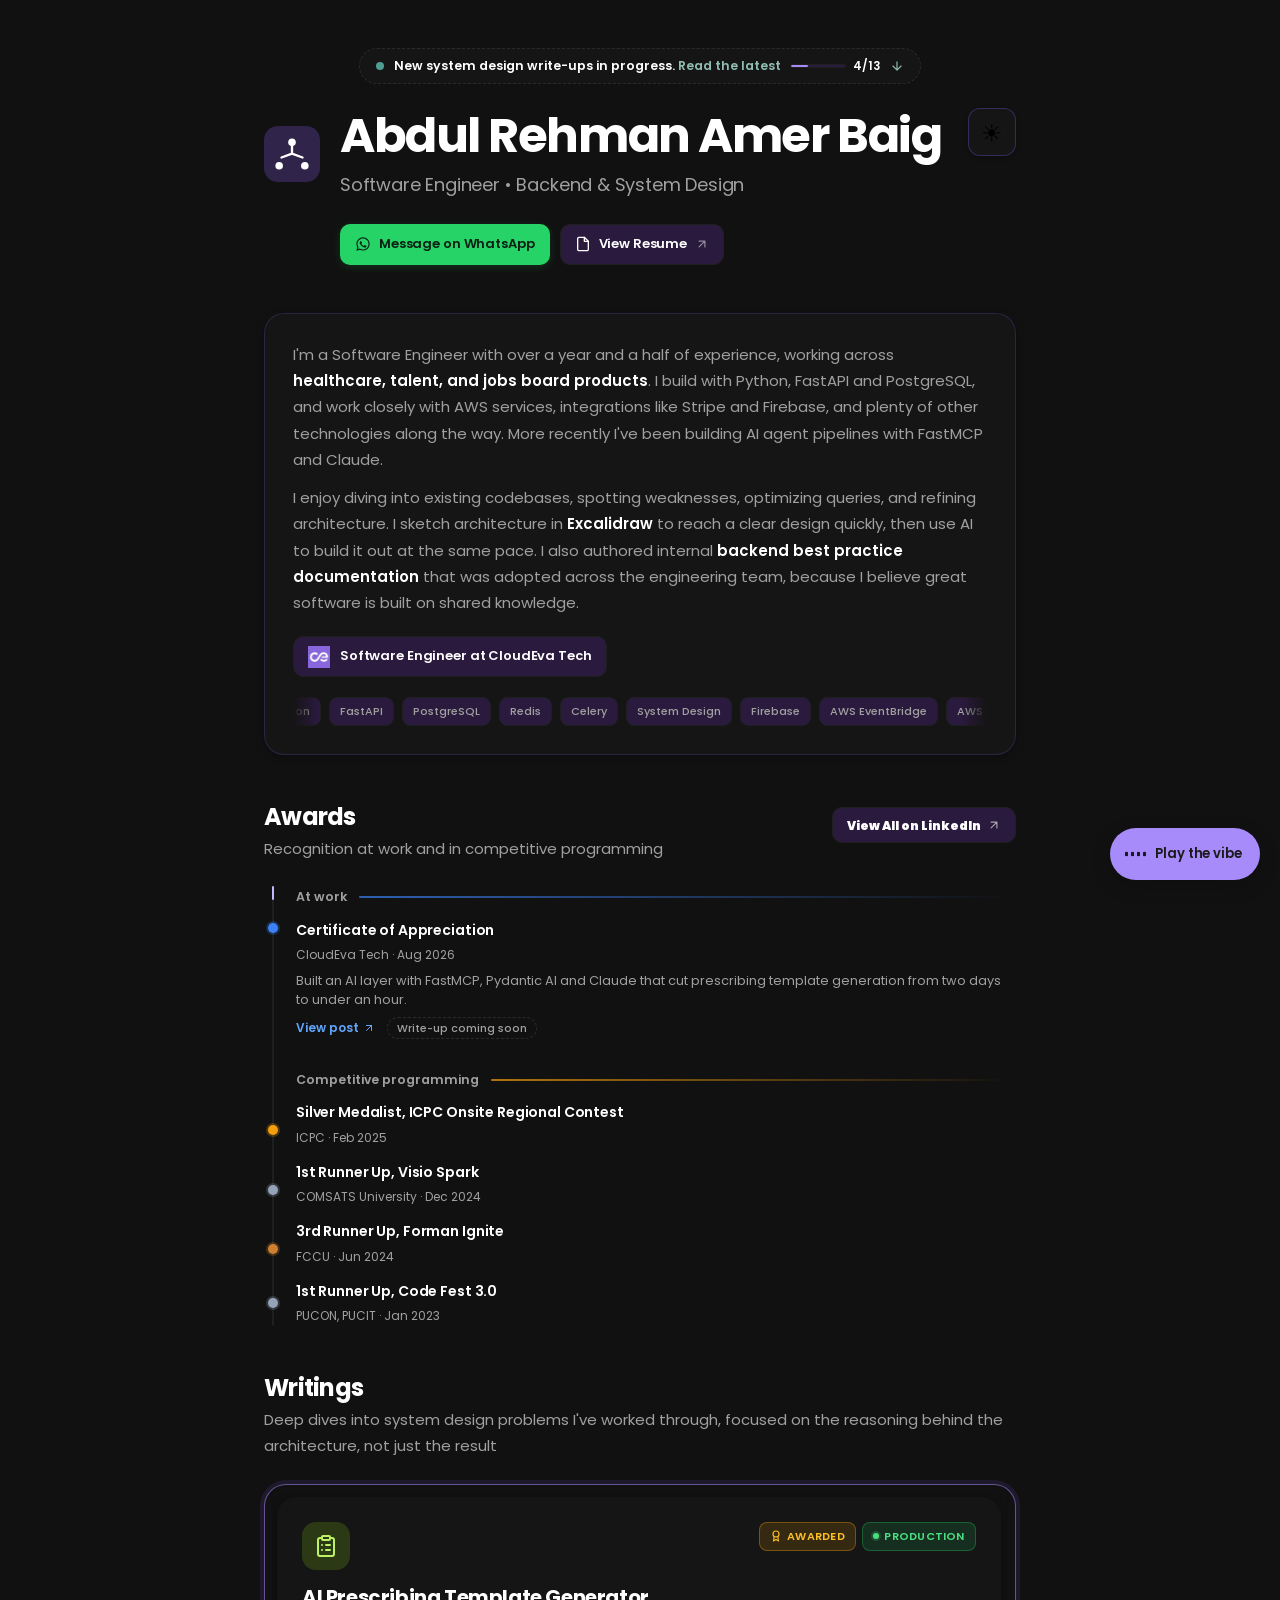
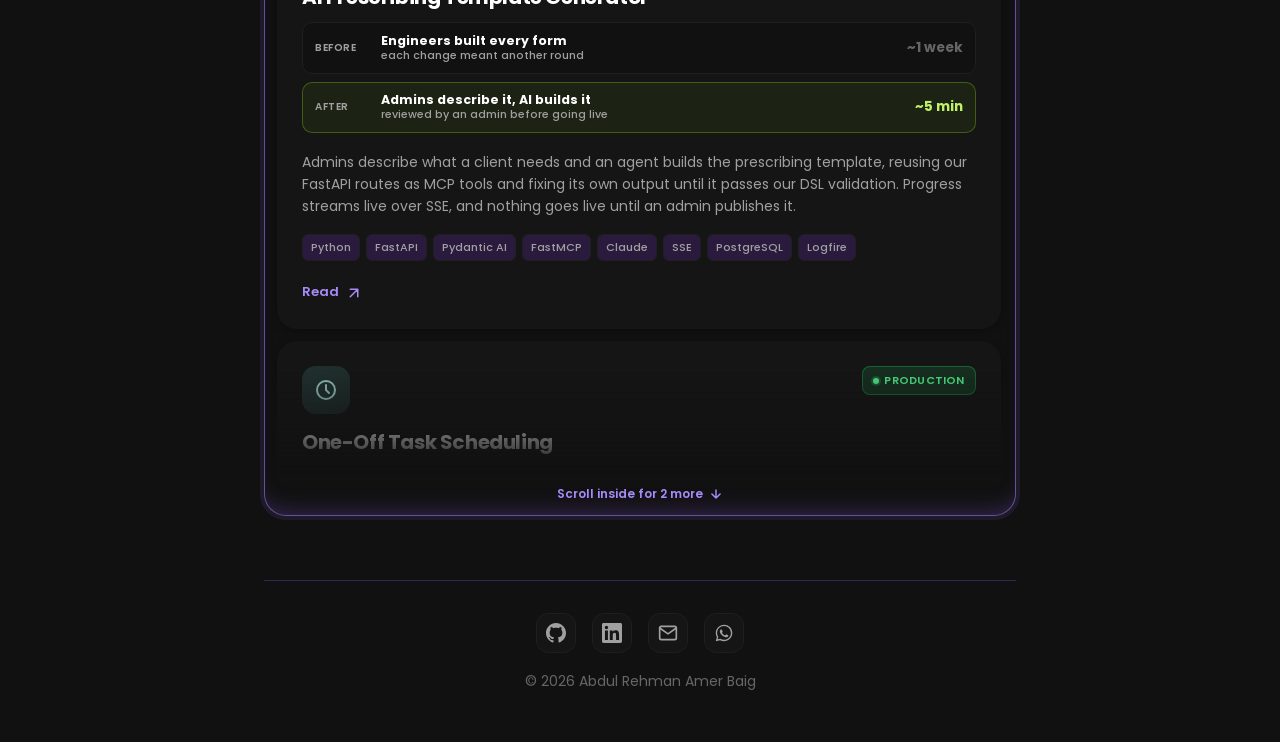
==== commit cdc1bca7: "load analytics on the live site only GoatCounter already ignores localhost and private ranges, but C" ====
--- a/index.html
+++ b/index.html
@@ -19,13 +19,28 @@
 
   <script src="https://cdn.jsdelivr.net/npm/marked@9.1.6/marked.min.js" defer></script>
   <script src="https://cdn.jsdelivr.net/npm/@highlightjs/cdn-assets@11.9.0/highlight.min.js" defer></script>
-  <script id="goatcounterScript" data-goatcounter="https://ara-portfolio.goatcounter.com/count" async src="https://gc.zgo.at/count.js"></script>
   <script type="text/javascript">
-    (function(c,l,a,r,i,t,y){
-      c[a]=c[a]||function(){(c[a].q=c[a].q||[]).push(arguments)};
-      t=l.createElement(r);t.async=1;t.src="https://www.clarity.ms/tag/"+i;
-      y=l.getElementsByTagName(r)[0];y.parentNode.insertBefore(t,y);
-    })(window, document, "clarity", "script", "z7igufbynb");
+    // Analytics load on the live site only. GoatCounter ignores localhost by
+    // itself, but Clarity does not, so without this every Live Server session
+    // and every phone test over the LAN lands in the dashboards as a real visit.
+    // Add a hostname here if the site ever moves to a custom domain.
+    (function () {
+      var PRODUCTION_HOSTS = ['abdul-rehman-amer-baig.github.io'];
+      if (PRODUCTION_HOSTS.indexOf(location.hostname) === -1) return;
+
+      var gc = document.createElement('script');
+      gc.id = 'goatcounterScript';
+      gc.async = true;
+      gc.setAttribute('data-goatcounter', 'https://ara-portfolio.goatcounter.com/count');
+      gc.src = 'https://gc.zgo.at/count.js';
+      document.head.appendChild(gc);
+
+      (function(c,l,a,r,i,t,y){
+        c[a]=c[a]||function(){(c[a].q=c[a].q||[]).push(arguments)};
+        t=l.createElement(r);t.async=1;t.src="https://www.clarity.ms/tag/"+i;
+        y=l.getElementsByTagName(r)[0];y.parentNode.insertBefore(t,y);
+      })(window, document, "clarity", "script", "z7igufbynb");
+    })();
   </script>
 </head>
 
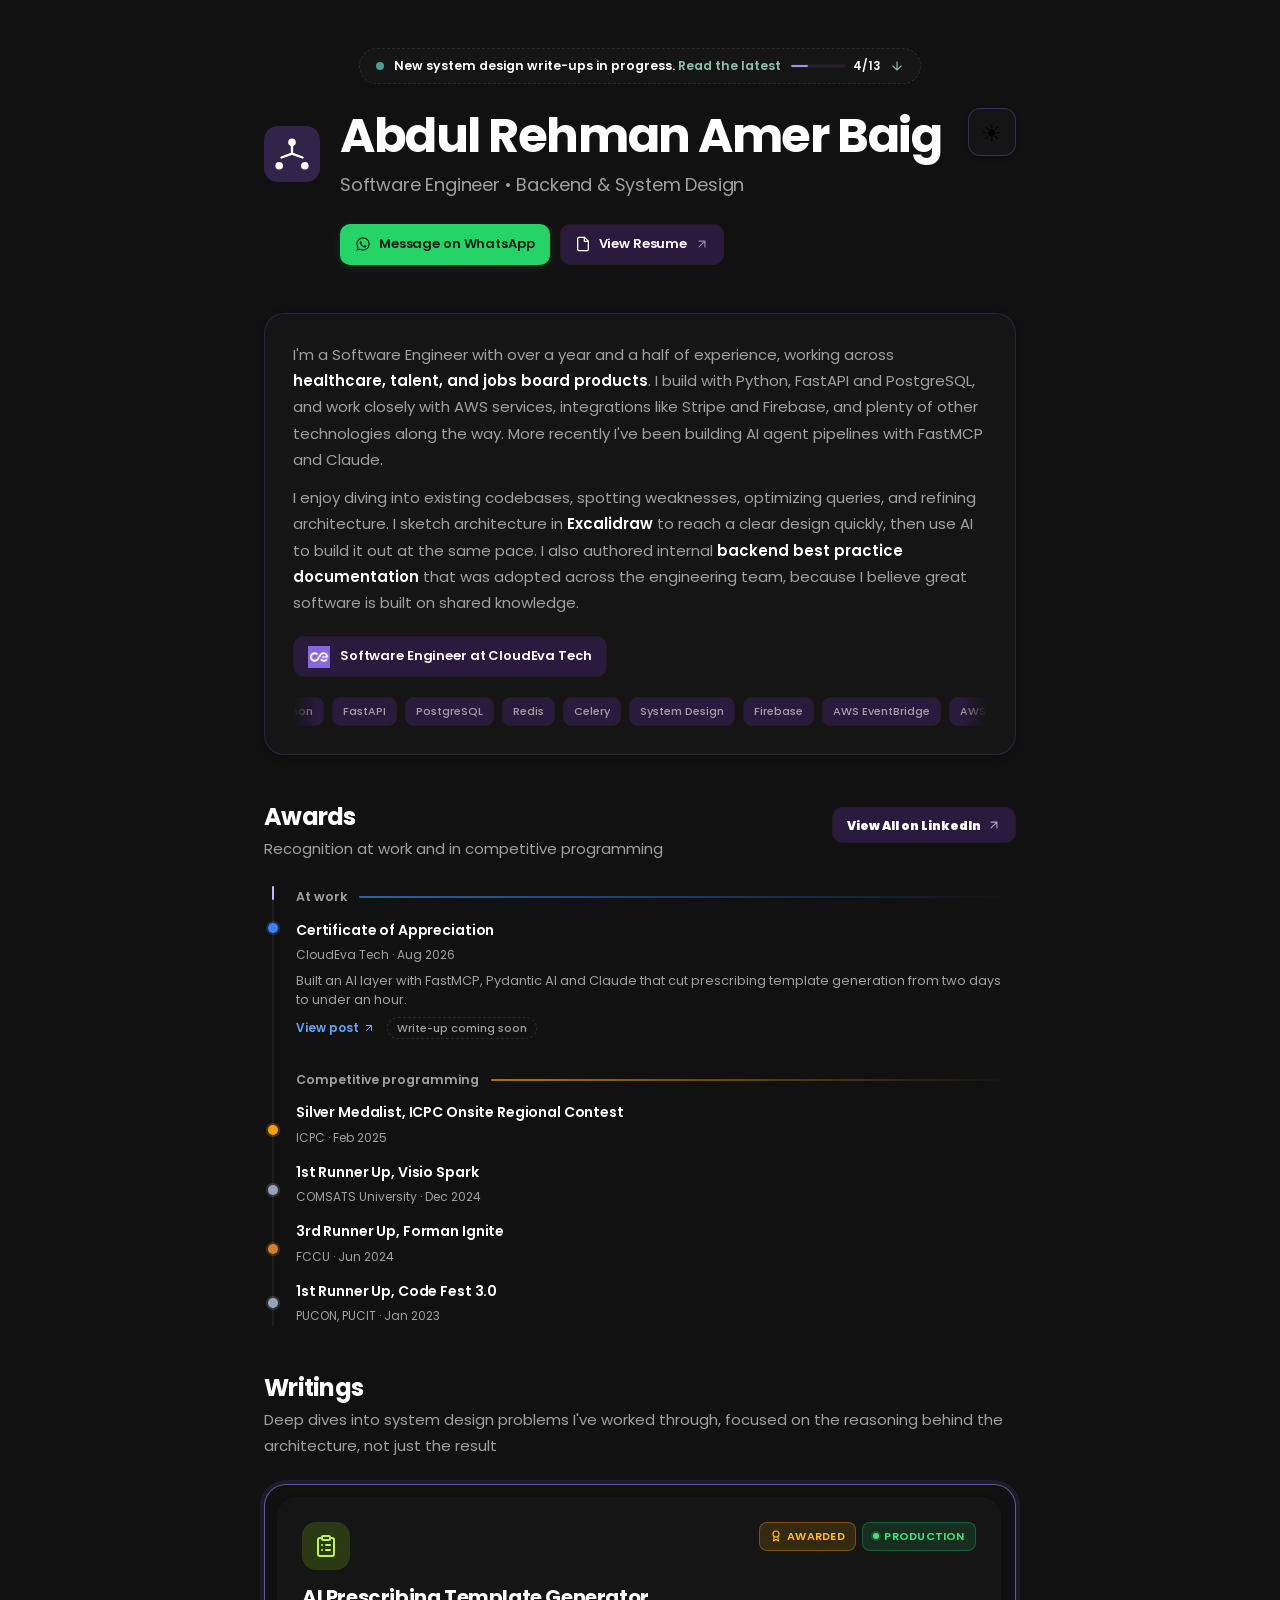
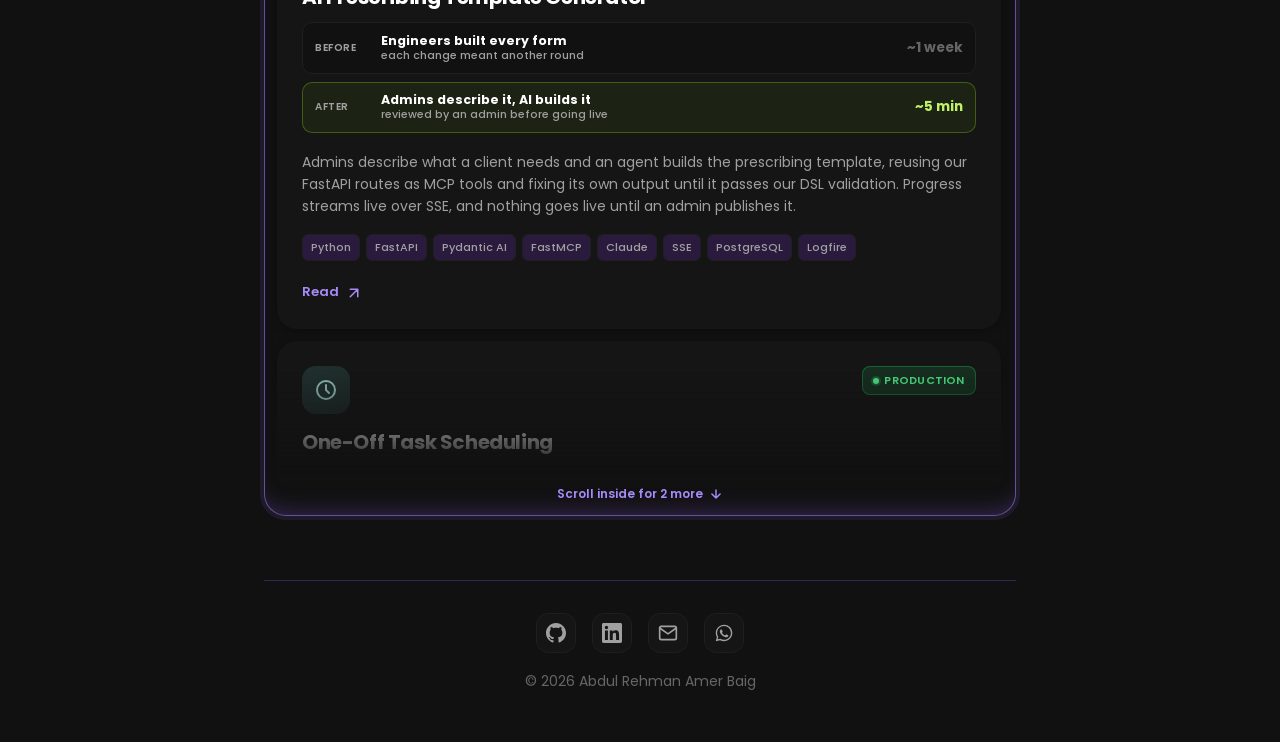
==== commit 4a9e5ae5: "park the music player behind comments Commented out rather than removed, since we may want it back. " ====
--- a/index.html
+++ b/index.html
@@ -57,6 +57,9 @@
     <span class="theme-icon">🌙</span>
   </button>
 
+  <!-- Music player parked for now. To bring it back, uncomment this block and the
+       js/beat.js tag at the end of the body. The styles in css/main.css and the
+       track in audio/ are untouched, so nothing else needs changing.
   <audio id="trackAudio" src="audio/portfolio-loop.m4a" loop preload="none"></audio>
   <button class="audio-toggle" id="audioToggle" aria-label="Play music" aria-pressed="false" data-tip="Do not press this at work">
     <span class="audio-eq" aria-hidden="true">
@@ -67,6 +70,7 @@
     </span>
     <span class="audio-label">Play the vibe</span>
   </button>
+  -->
 
   <main class="container py-5">
     <a href="#useCasesSection" class="wip-banner" data-goatcounter-click="banner/latest-writing" data-goatcounter-title="Latest writing banner">
@@ -552,6 +556,6 @@
   </div>
 
   <script src="js/main.js" defer></script>
-  <script src="js/beat.js" defer></script>
+  <!-- <script src="js/beat.js" defer></script> -->
 </body>
 </html>
